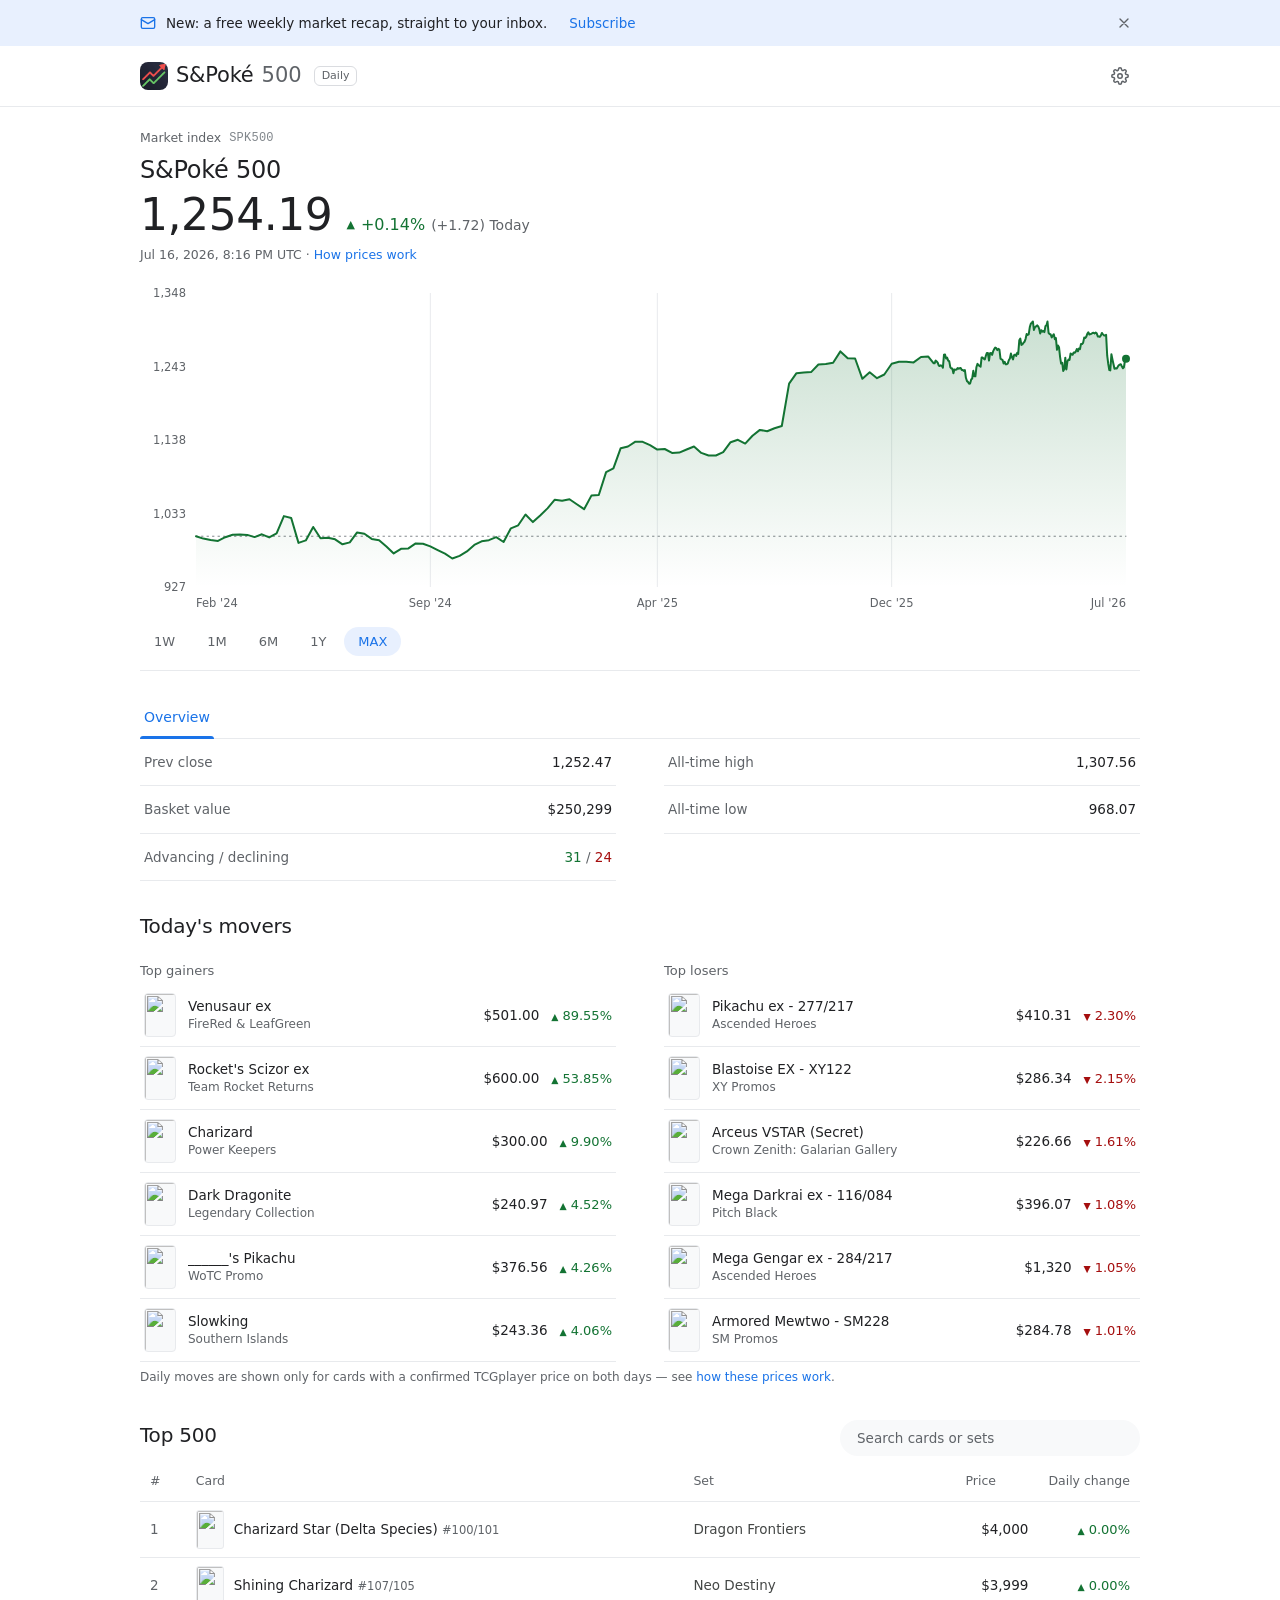
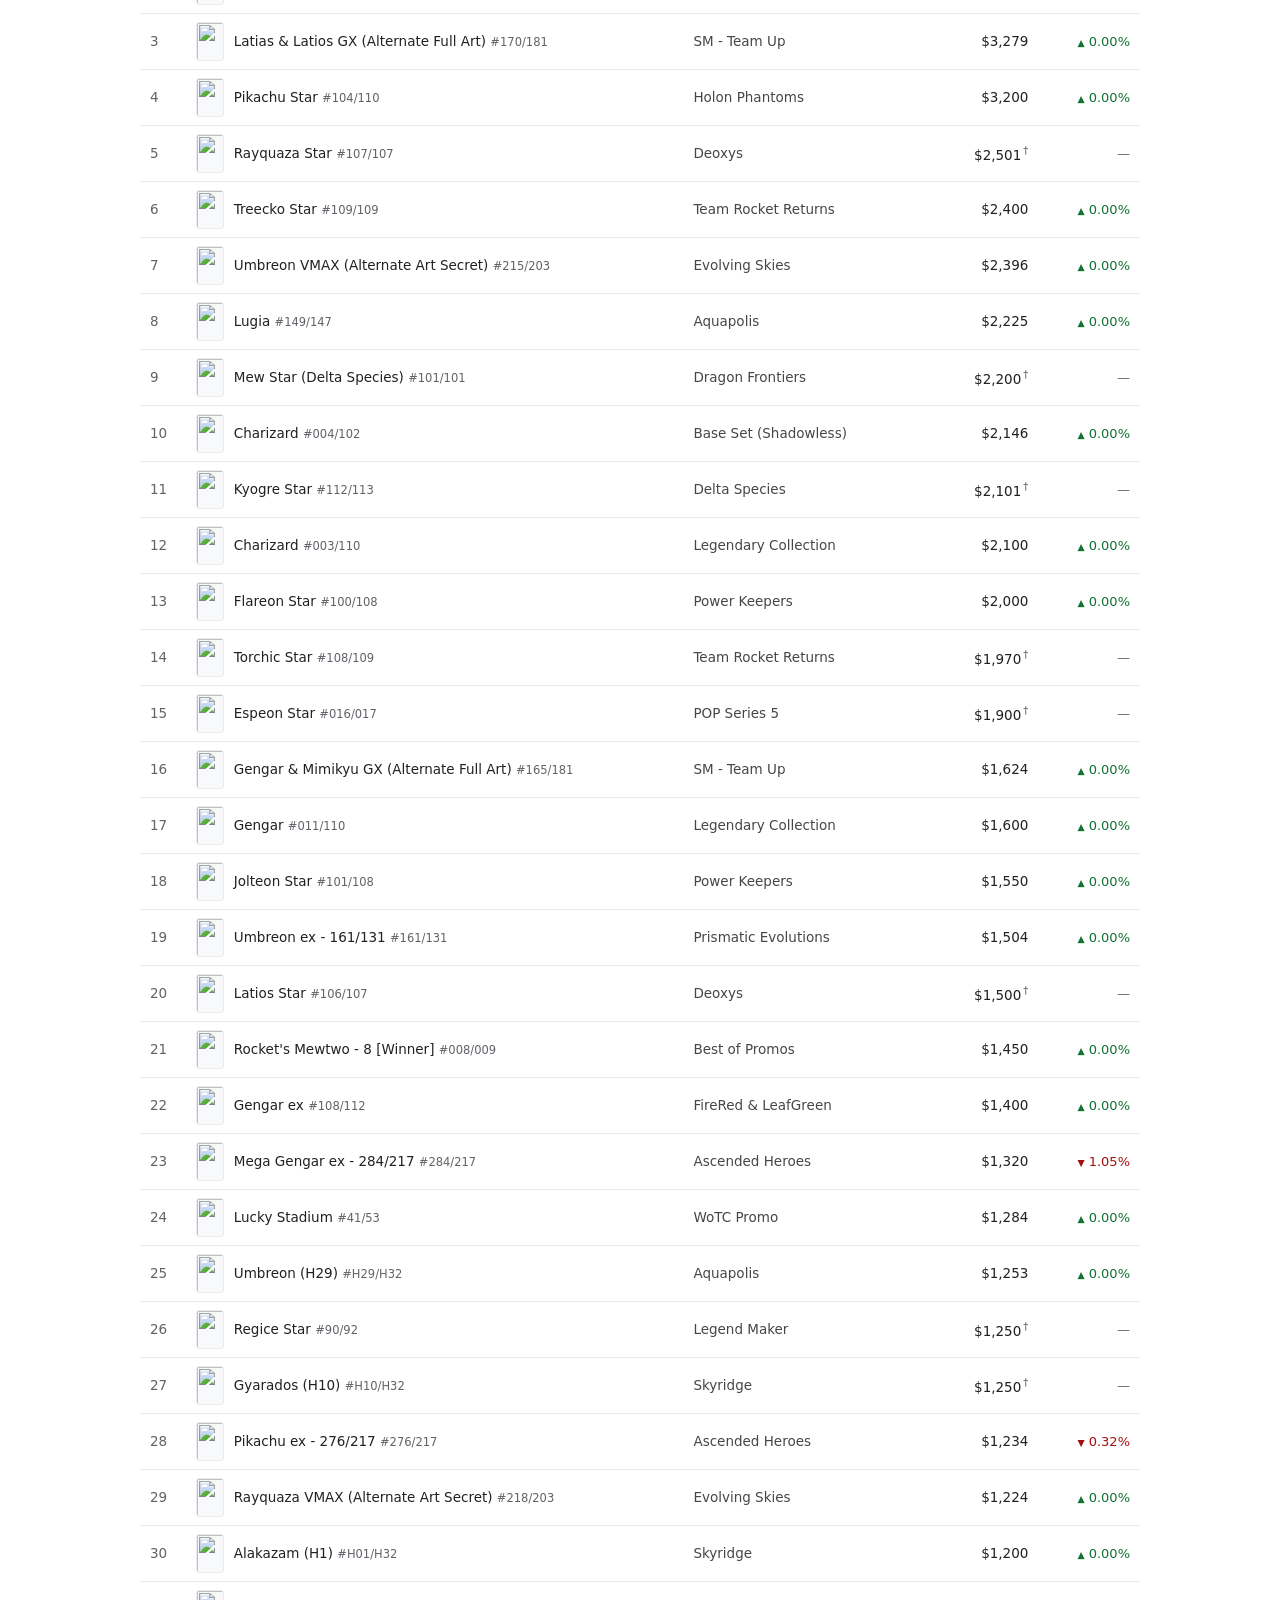
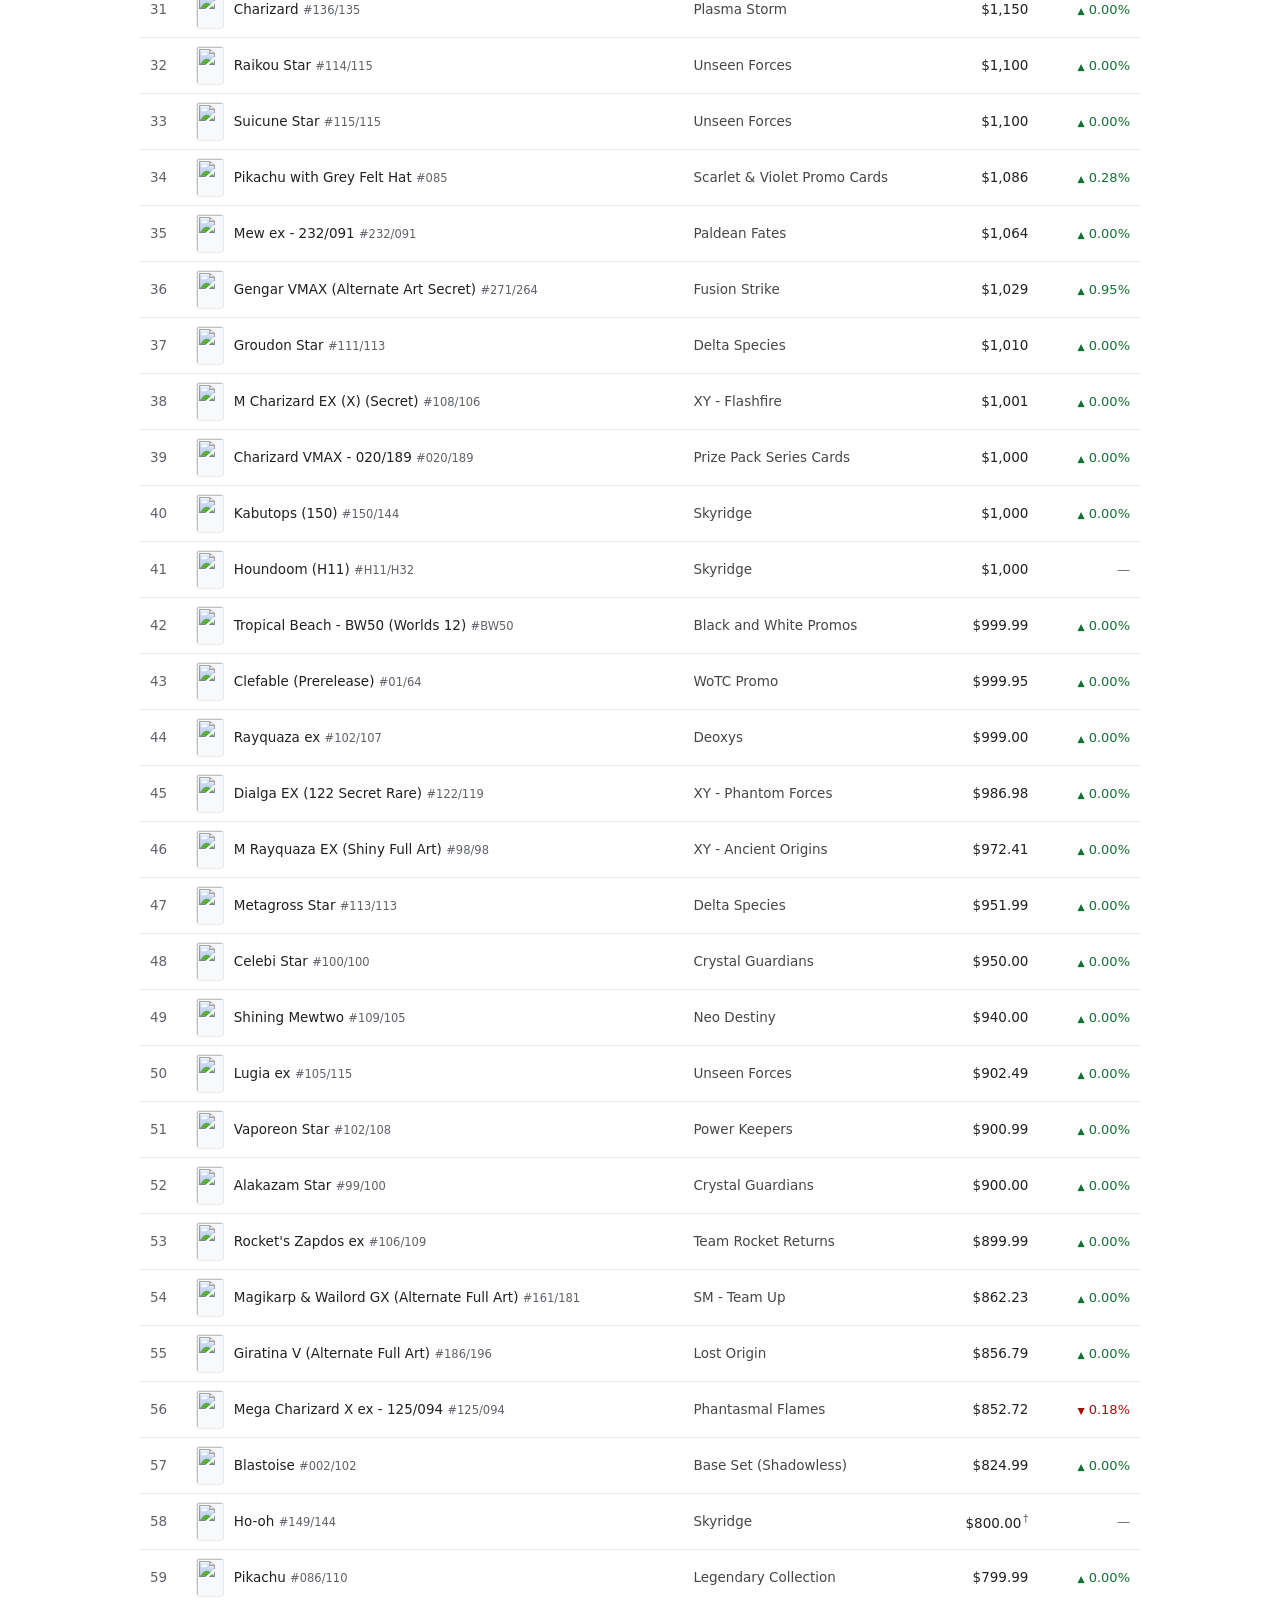
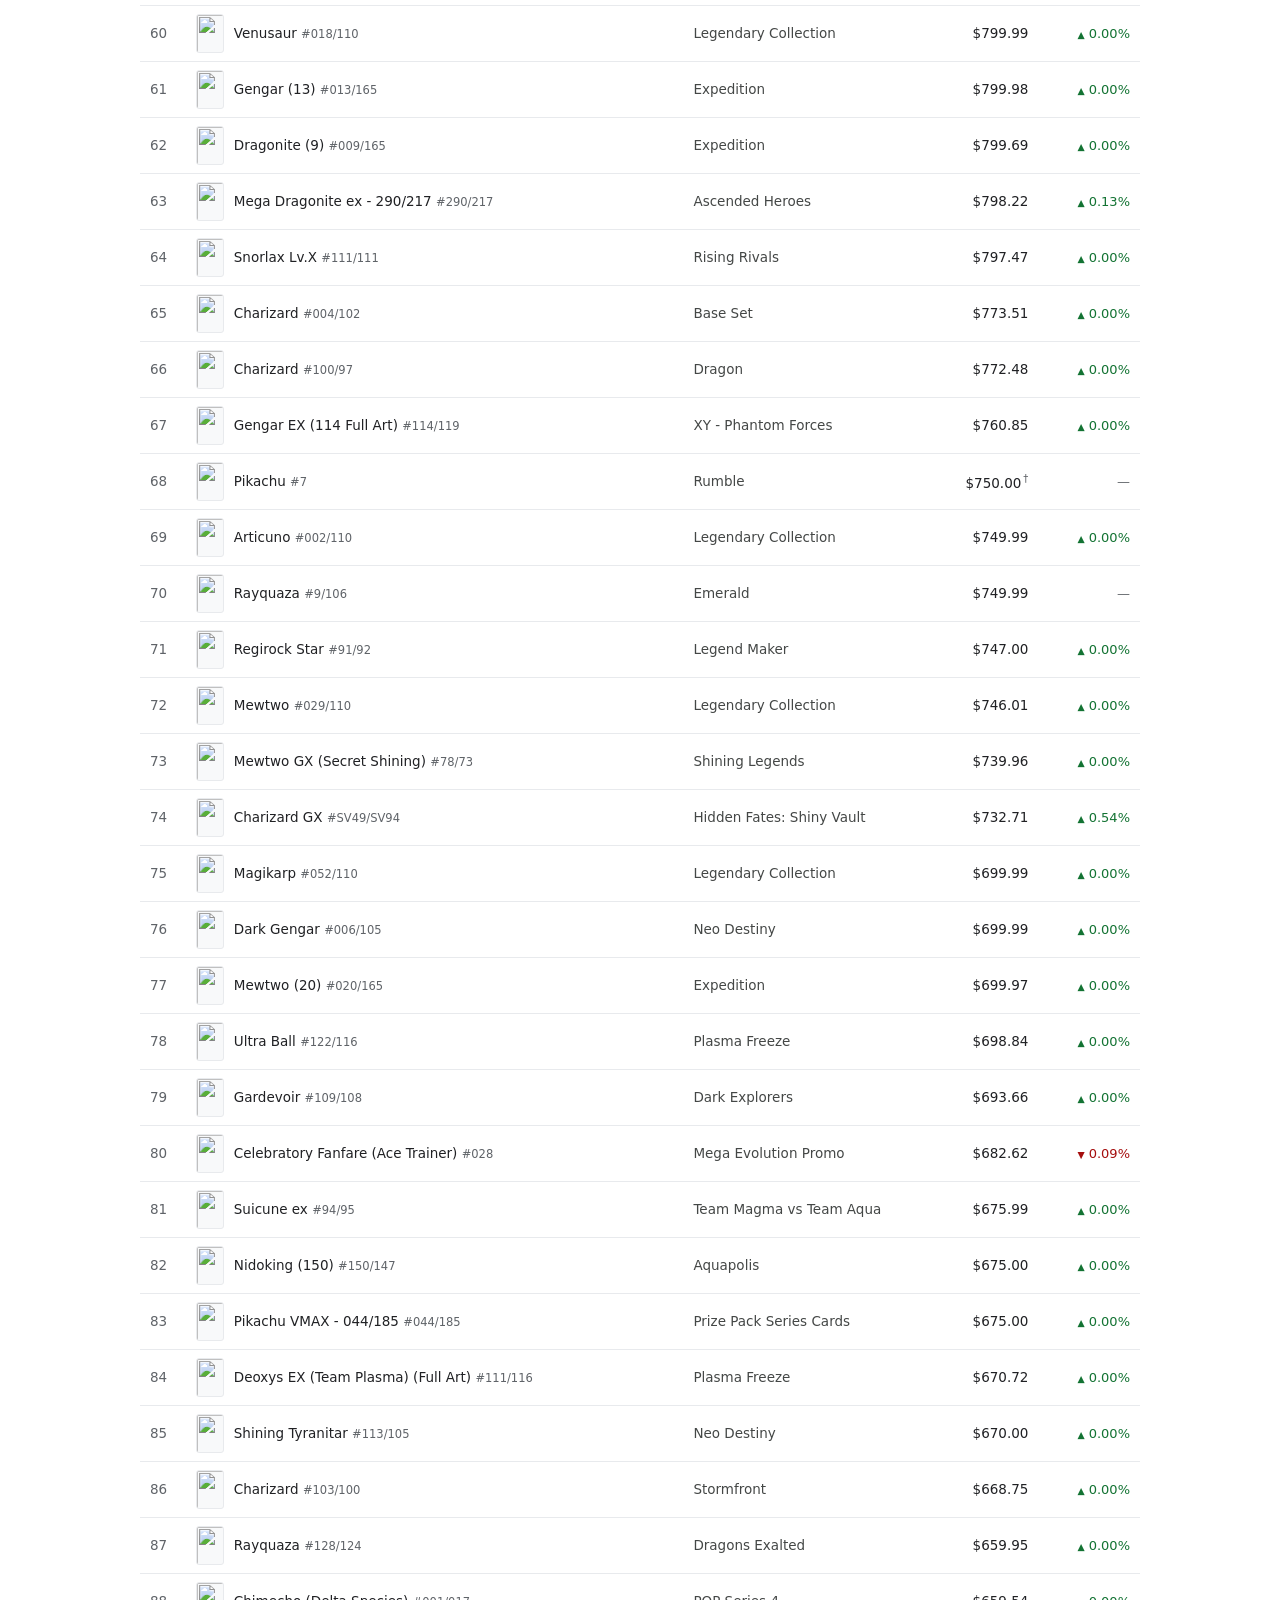
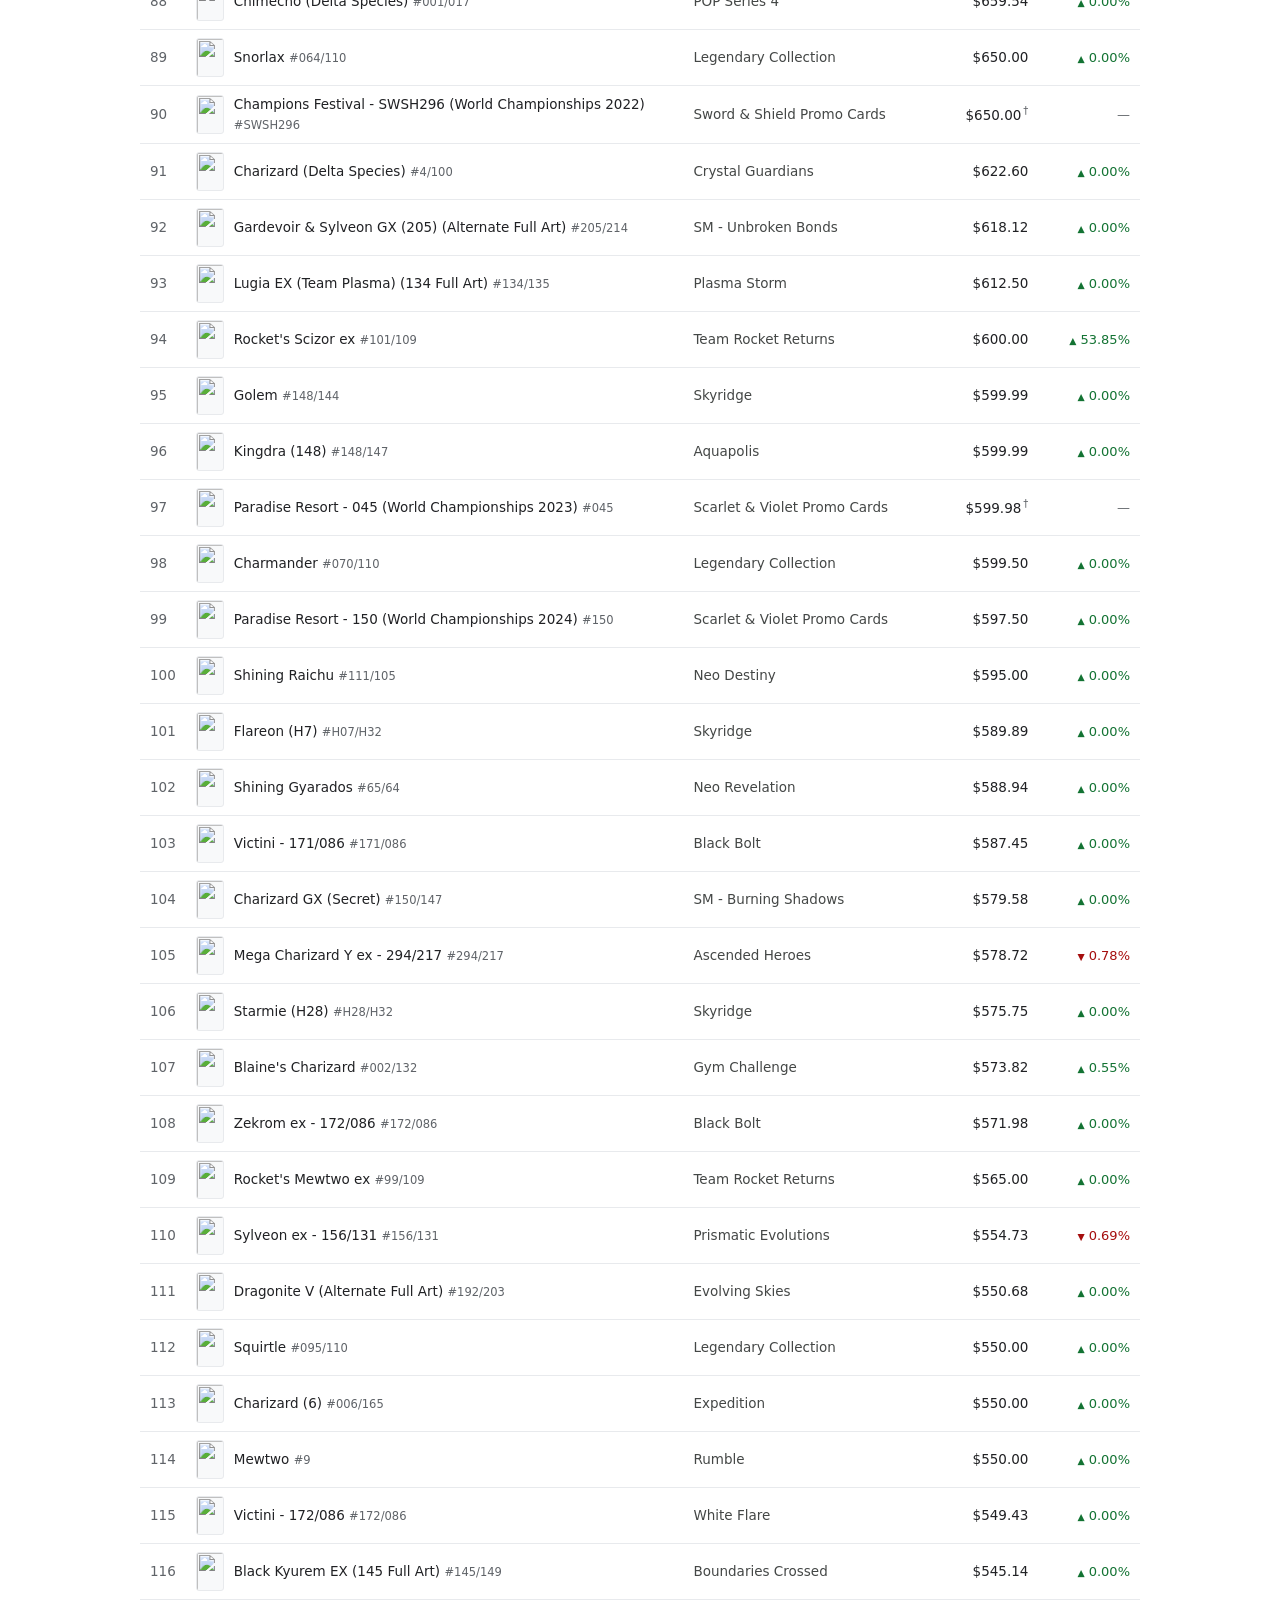
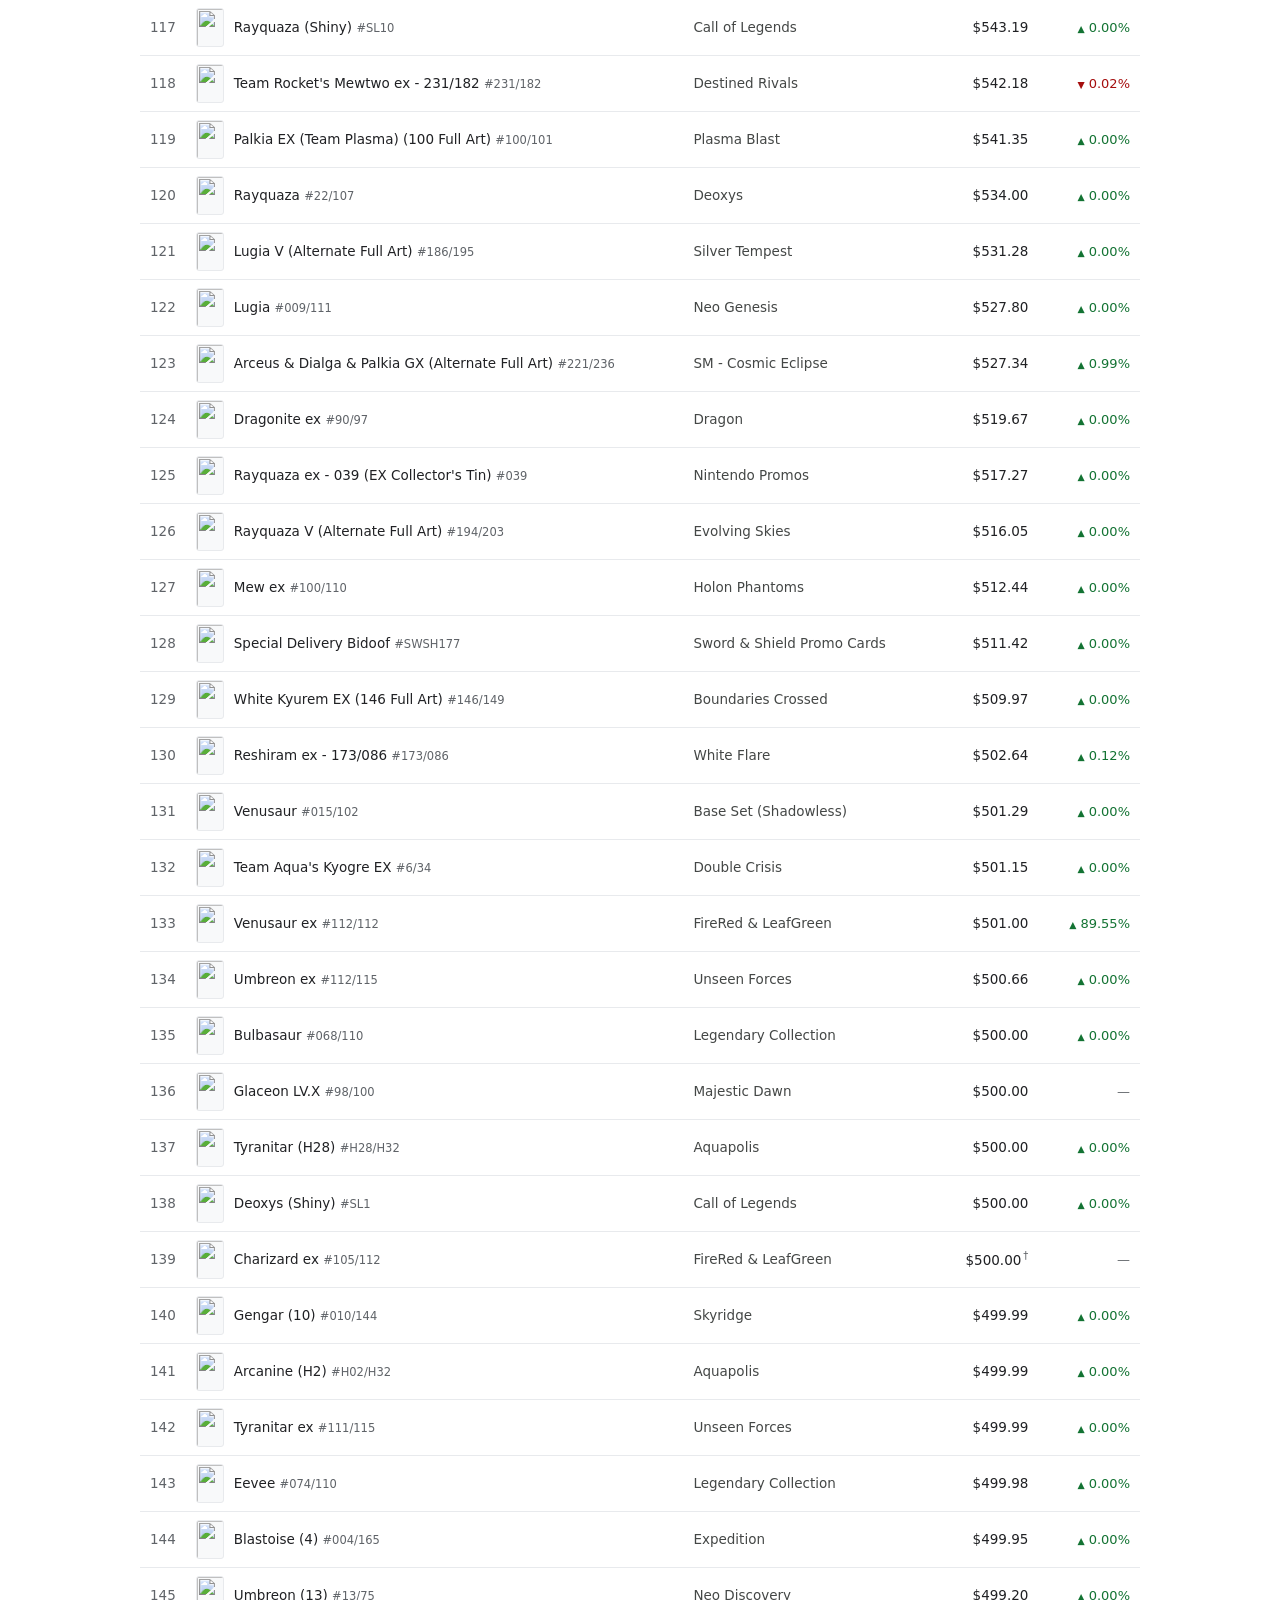
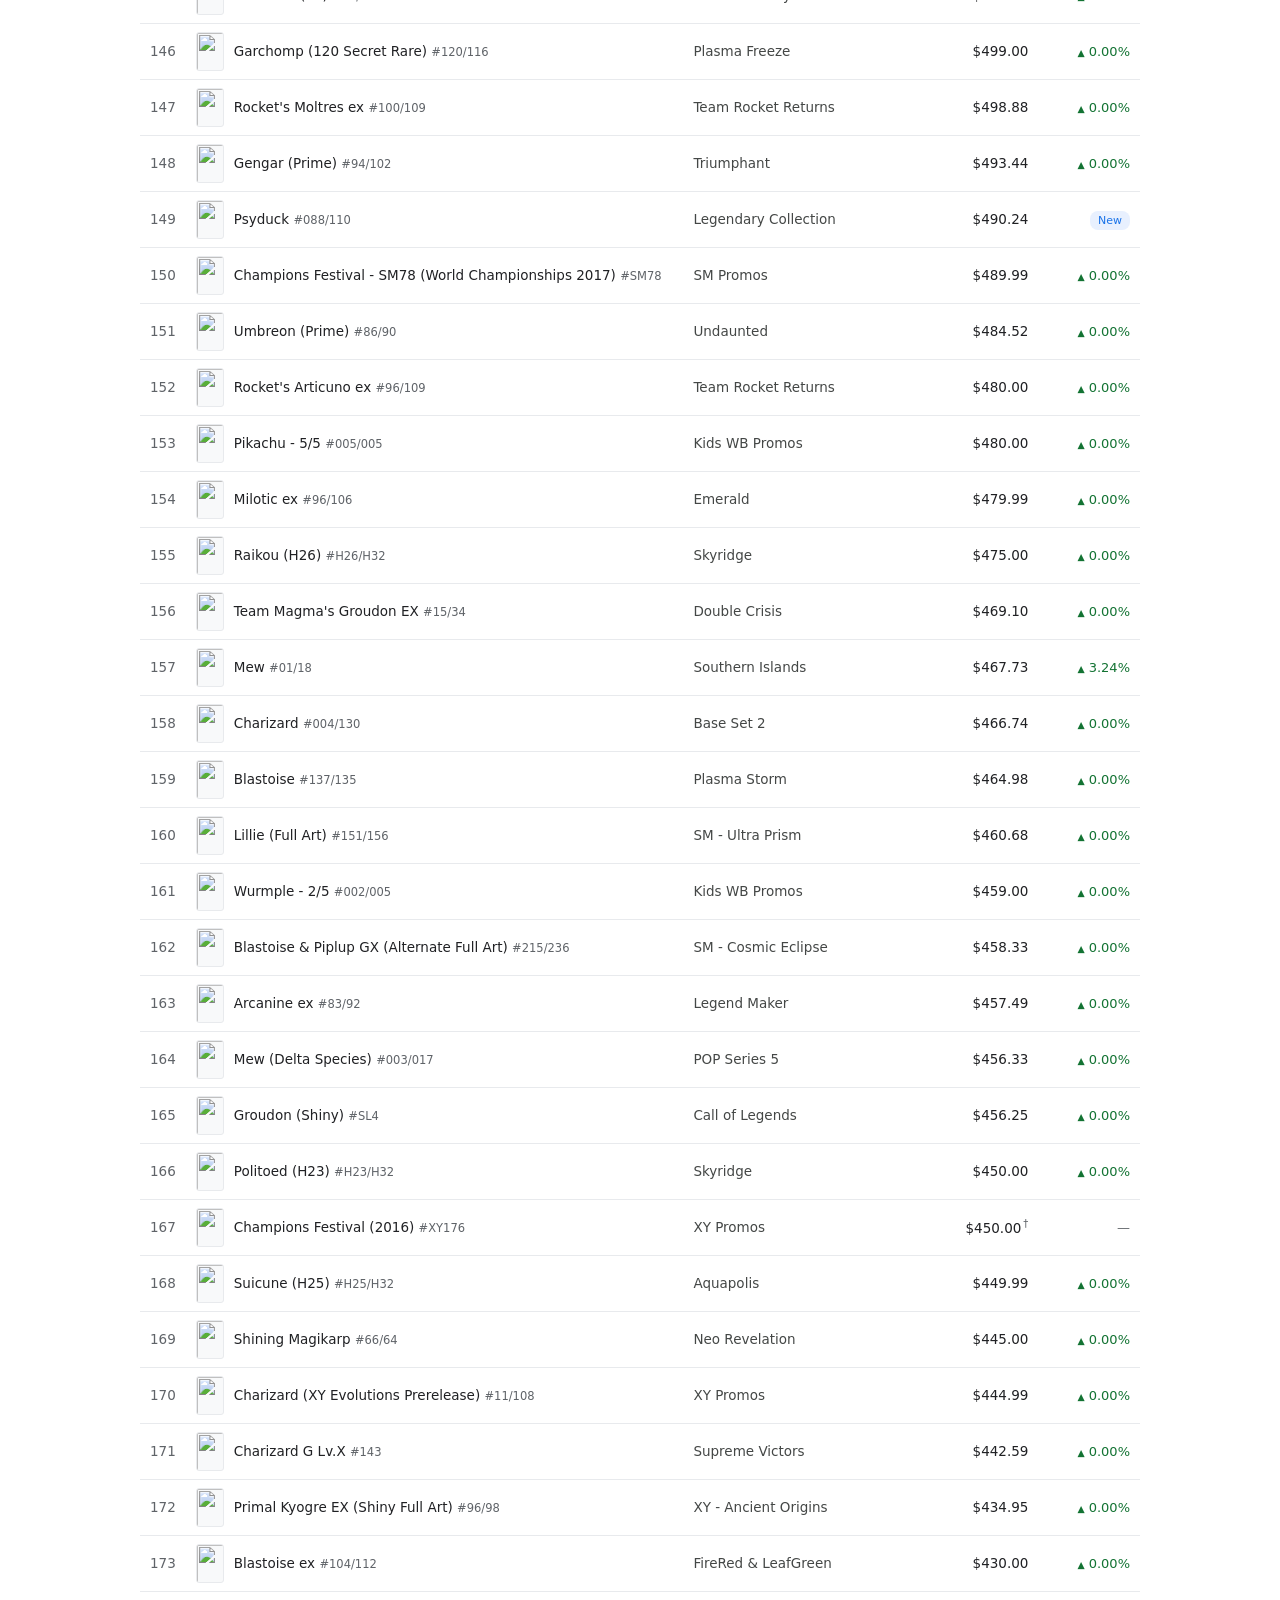
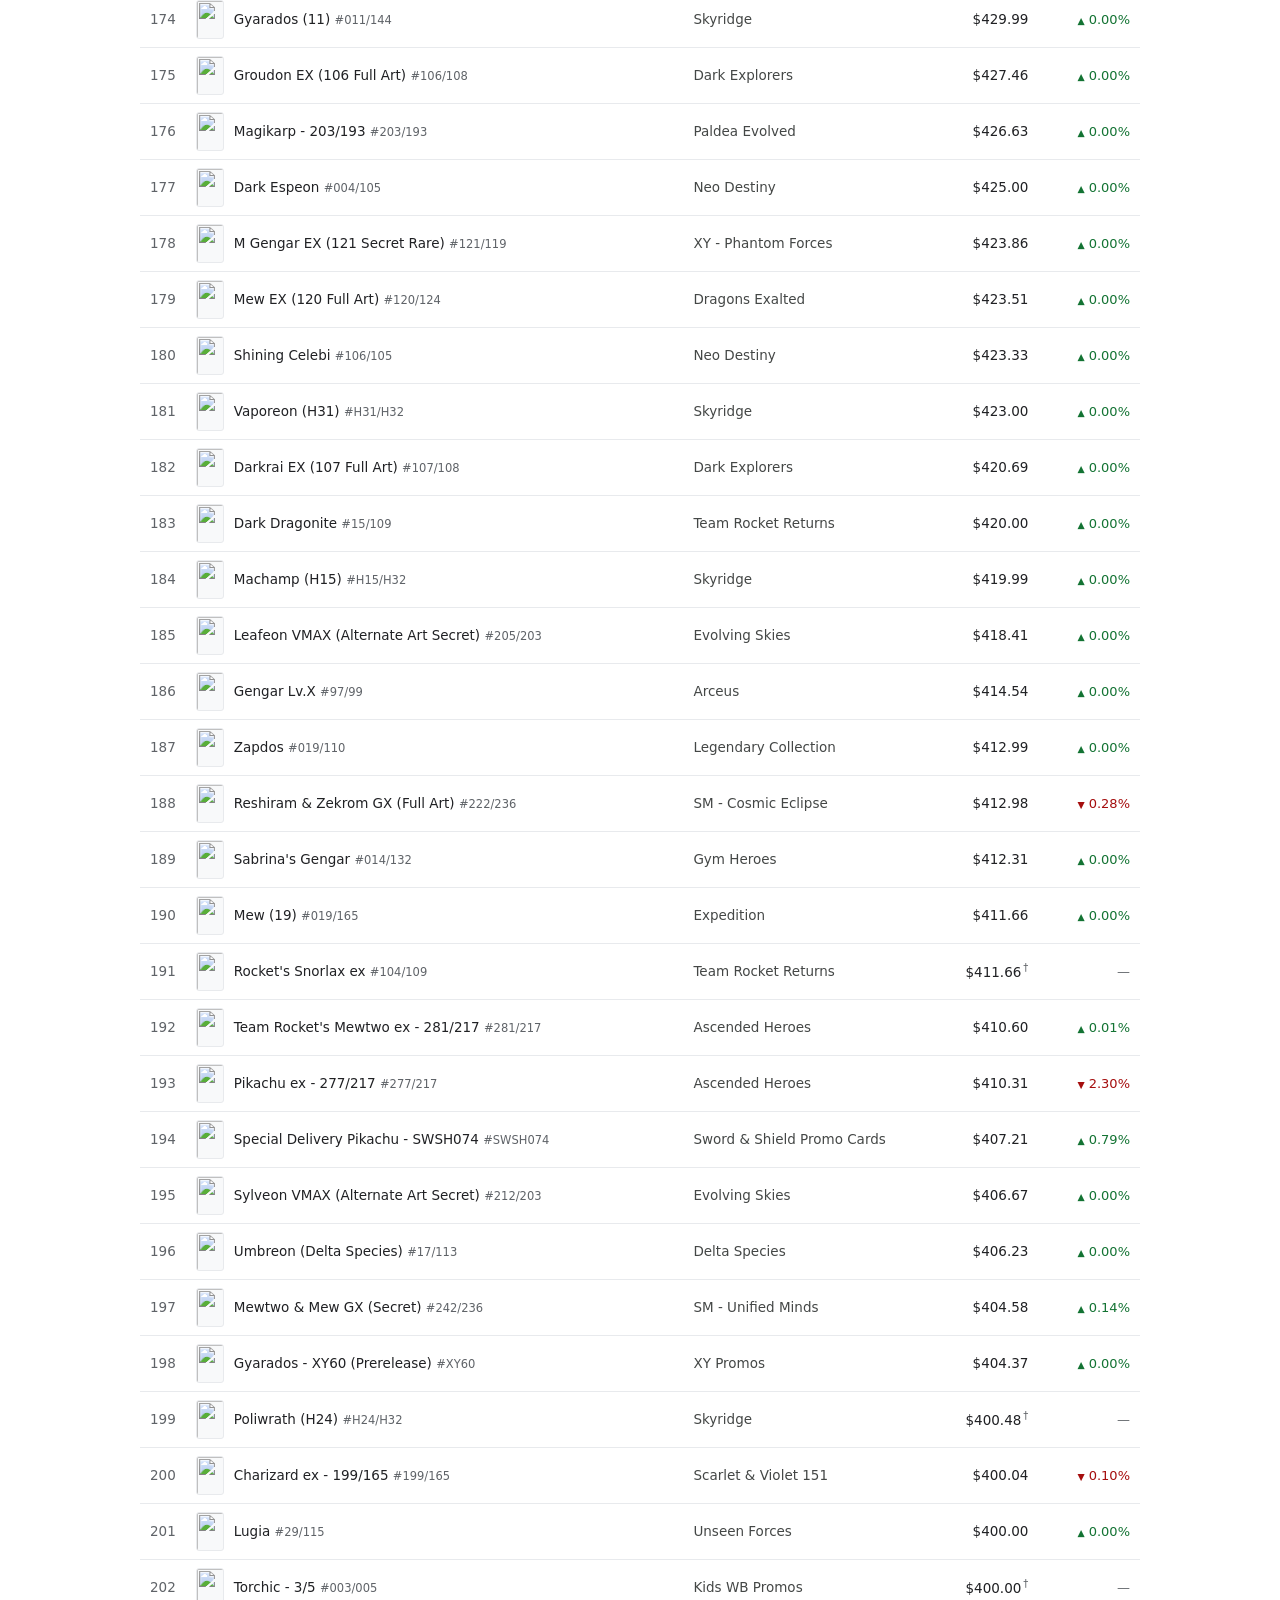
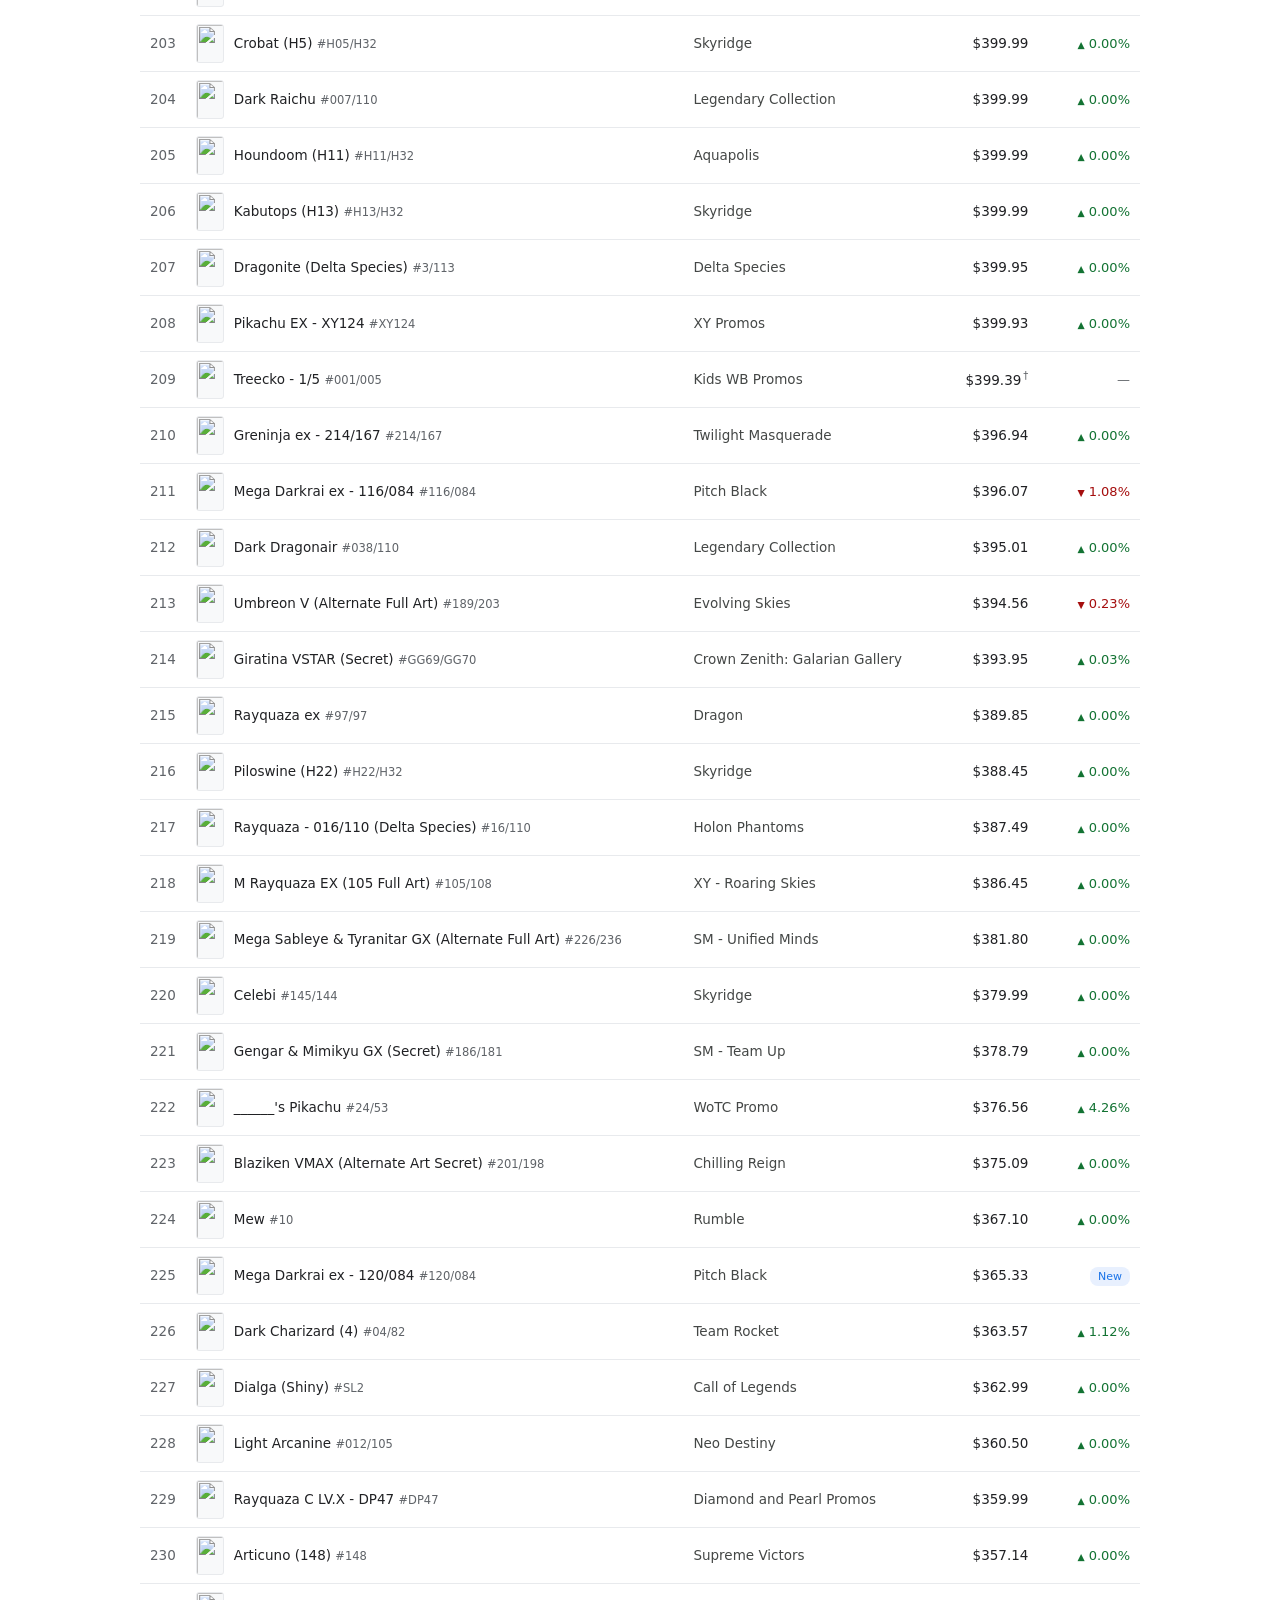
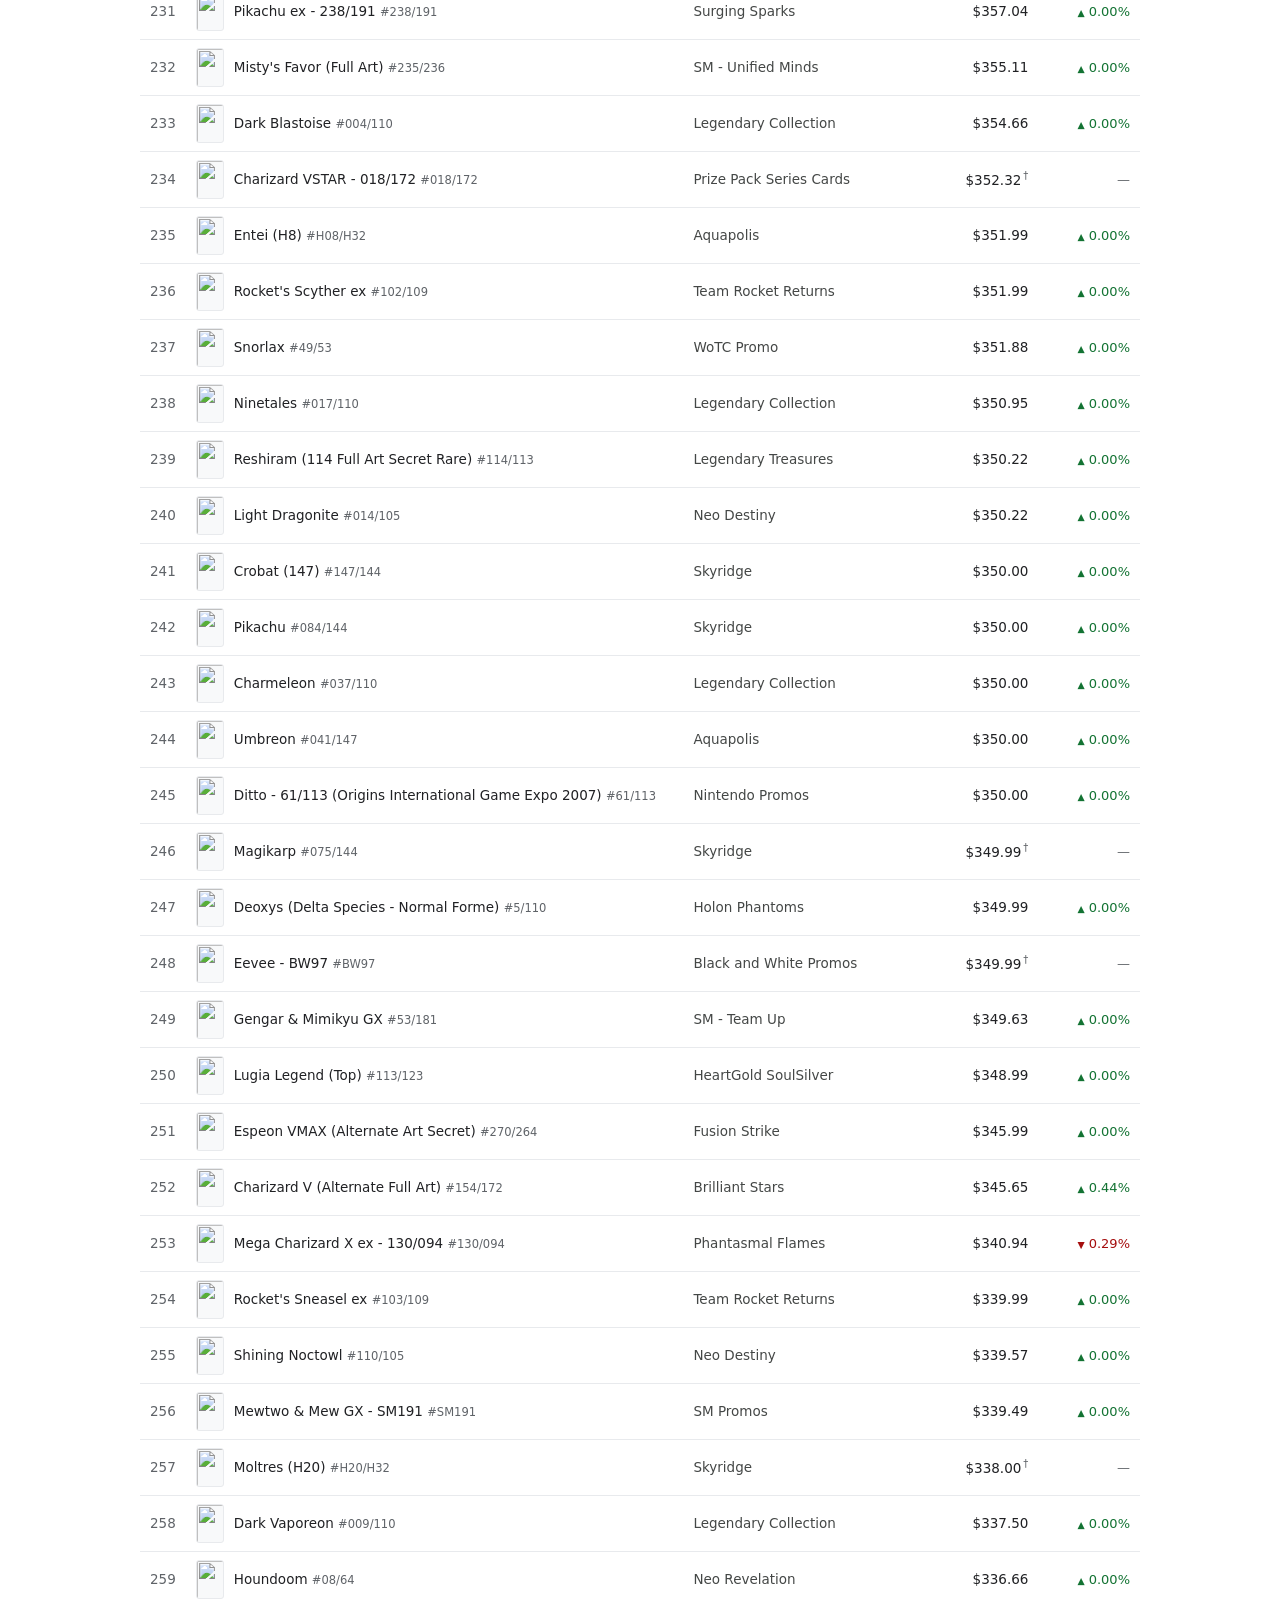
==== docs/index.html @ ae21e2e6 "Add dismissible newsletter promo banner above the header Google-style announcement bar in the site's" ====
<!doctype html>
<html lang="en">
<head>
  <meta charset="utf-8" />
  <meta name="viewport" content="width=device-width, initial-scale=1" />
  <title>S&amp;Poké 500 — Pokémon Card Market Index</title>
  <meta name="description" content="A price-weighted index of the 500 most valuable Pokémon cards — an at-a-glance read on the whole Pokémon card market, updated daily." />
  <link rel="canonical" href="https://xn--pok500-dva.com/" />
  <meta name="theme-color" content="#ffffff" media="(prefers-color-scheme: light)" />
  <meta name="theme-color" content="#131314" media="(prefers-color-scheme: dark)" />

  <!-- Social sharing -->
  <meta property="og:type" content="website" />
  <meta property="og:site_name" content="S&amp;Poké 500" />
  <meta property="og:title" content="S&amp;Poké 500 — Pokémon Card Market Index" />
  <meta property="og:description" content="A price-weighted index of the 500 most valuable Pokémon cards — an at-a-glance read on the whole Pokémon card market, updated daily." />
  <meta property="og:url" content="https://xn--pok500-dva.com/" />
  <meta property="og:image" content="https://xn--pok500-dva.com/og-image.png" />
  <meta property="og:image:width" content="1200" />
  <meta property="og:image:height" content="630" />
  <meta name="twitter:card" content="summary_large_image" />
  <meta name="twitter:title" content="S&amp;Poké 500 — Pokémon Card Market Index" />
  <meta name="twitter:description" content="A price-weighted index of the 500 most valuable Pokémon cards, updated daily." />
  <meta name="twitter:image" content="https://xn--pok500-dva.com/og-image.png" />

  <script type="application/ld+json">
  {
    "@context": "https://schema.org",
    "@type": "WebSite",
    "name": "S&Poké 500",
    "alternateName": "S and Poke 500 — Pokémon Card Market Index",
    "url": "https://xn--pok500-dva.com/",
    "description": "A price-weighted index of the 500 most valuable English, raw (ungraded) Pokémon cards, updated daily from TCGplayer market prices."
  }
  </script>

  <link rel="preconnect" href="https://tcgplayer-cdn.tcgplayer.com" />
  <link rel="icon" type="image/png" href="logo.png?v=2" />
  <link rel="apple-touch-icon" href="logo.png?v=2" />
  <link rel="stylesheet" href="styles.css" />
</head>
<body>
  <div id="sample-banner" class="banner" hidden>
    <span class="banner-ic" aria-hidden="true">i</span>
    <span id="sample-banner-text">Showing sample preview data. Live market data begins after the first daily update.</span>
  </div>

  <!-- Promo banner (Google-style). Hidden until app.js confirms it wasn't
       dismissed; dismissal persists per-banner via its data-promo-id. -->
  <div id="promo-banner" class="promo" data-promo-id="newsletter-2026-07" hidden>
    <div class="wrap promo-inner">
      <span class="promo-ic" aria-hidden="true">
        <svg viewBox="0 0 24 24" width="16" height="16" fill="none" stroke="currentColor" stroke-width="2" stroke-linecap="round" stroke-linejoin="round"><rect x="2" y="4" width="20" height="16" rx="2"/><path d="m22 7-10 6L2 7"/></svg>
      </span>
      <span class="promo-text"><strong>New:</strong> a free weekly market recap, straight to your inbox.</span>
      <a class="promo-cta" href="#subscribe">Subscribe</a>
      <button id="promo-dismiss" class="promo-close" type="button" aria-label="Dismiss">
        <svg viewBox="0 0 24 24" width="16" height="16" fill="none" stroke="currentColor" stroke-width="2" stroke-linecap="round"><path d="M18 6 6 18M6 6l12 12"/></svg>
      </button>
    </div>
  </div>

  <header class="site-header">
    <div class="wrap header-inner">
      <a class="brand" href="./" aria-label="S&Poké 500 home">
        <span class="brand-mark" aria-hidden="true">
          <img src="logo.png" alt="" width="28" height="28" />
        </span>
        <span class="brand-name">S&amp;Poké</span>
        <span class="brand-sub">500</span>
        <span class="brand-chip">Daily</span>
      </a>
      <div class="header-meta">
        <div class="settings" id="settings">
          <button id="settings-btn" class="theme-toggle" type="button" aria-label="Settings"
                  aria-haspopup="true" aria-expanded="false" title="Settings">
            <svg viewBox="0 0 24 24" width="18" height="18" fill="none" stroke="currentColor" stroke-width="2" stroke-linecap="round" stroke-linejoin="round"><circle cx="12" cy="12" r="3"/><path d="M19.4 15a1.65 1.65 0 0 0 .33 1.82l.06.06a2 2 0 1 1-2.83 2.83l-.06-.06a1.65 1.65 0 0 0-1.82-.33 1.65 1.65 0 0 0-1 1.51V21a2 2 0 1 1-4 0v-.09A1.65 1.65 0 0 0 9 19.4a1.65 1.65 0 0 0-1.82.33l-.06.06a2 2 0 1 1-2.83-2.83l.06-.06a1.65 1.65 0 0 0 .33-1.82 1.65 1.65 0 0 0-1.51-1H3a2 2 0 1 1 0-4h.09A1.65 1.65 0 0 0 4.6 9a1.65 1.65 0 0 0-.33-1.82l-.06-.06a2 2 0 1 1 2.83-2.83l.06.06a1.65 1.65 0 0 0 1.82.33H9a1.65 1.65 0 0 0 1-1.51V3a2 2 0 1 1 4 0v.09a1.65 1.65 0 0 0 1 1.51 1.65 1.65 0 0 0 1.82-.33l.06-.06a2 2 0 1 1 2.83 2.83l-.06.06a1.65 1.65 0 0 0-.33 1.82V9a1.65 1.65 0 0 0 1.51 1H21a2 2 0 1 1 0 4h-.09a1.65 1.65 0 0 0-1.51 1z"/></svg>
          </button>
          <div id="settings-menu" class="settings-menu" hidden>
            <div class="settings-title">Settings</div>
            <button id="opt-theme" class="settings-row" type="button" role="switch" aria-checked="false">
              <span>Dark theme</span>
              <span class="switch" aria-hidden="true"><span class="knob"></span></span>
            </button>
            <button id="opt-images" class="settings-row" type="button" role="switch" aria-checked="true">
              <span>Card images</span>
              <span class="switch" aria-hidden="true"><span class="knob"></span></span>
            </button>
          </div>
        </div>
      </div>
    </div>
  </header>

  <main class="wrap" id="app" aria-busy="true">
    <!-- Quote header -->
    <section class="quote" aria-label="Index quote">
      <div class="crumb"><span class="crumb-home">Market index</span><span class="ticker">SPK500</span></div>
      <h1 class="quote-name">S&amp;Poké 500</h1>
      <div class="quote-line">
        <span id="hero-index" class="quote-price">—</span>
        <span id="hero-change" class="quote-change">&nbsp;</span>
      </div>
      <p id="as-of" class="quote-asof"></p>
    </section>

    <!-- Chart -->
    <section class="chart-section" aria-label="Index chart">
      <figure class="chart" id="chart">
        <div id="chart-empty" class="chart-empty" hidden>
          <strong>The chart starts here.</strong>
          <span>The index records one point per day. Check back as history builds.</span>
        </div>
        <svg id="chart-svg" viewBox="0 0 1000 380" preserveAspectRatio="none" role="img" aria-label="S&Poké 500 index over time"></svg>
        <div id="chart-tooltip" class="chart-tooltip" hidden></div>
      </figure>
      <div class="range-toggle" role="group" aria-label="Chart time range">
        <button class="range-btn" data-range="7">1W</button>
        <button class="range-btn" data-range="30">1M</button>
        <button class="range-btn" data-range="180">6M</button>
        <button class="range-btn" data-range="365">1Y</button>
        <button class="range-btn is-active" data-range="max">MAX</button>
      </div>
      <figcaption id="chart-caption" class="chart-caption"></figcaption>
    </section>

    <!-- Overview -->
    <section class="overview" aria-label="Market overview">
      <div class="tabbar"><span class="tab is-active">Overview</span></div>
      <dl class="ov-grid" id="ov-grid">
        <div class="ov-row"><dt>Prev close</dt><dd id="ov-prev">—</dd></div>
        <div class="ov-row"><dt>All-time high</dt><dd id="ov-high">—</dd></div>
        <div class="ov-row"><dt>Basket value</dt><dd id="ov-total">—</dd></div>
        <div class="ov-row"><dt>All-time low</dt><dd id="ov-low">—</dd></div>
        <div class="ov-row"><dt>Advancing / declining</dt><dd id="ov-breadth">—</dd></div>
      </dl>
    </section>

    <!-- Movers -->
    <section class="movers" aria-label="Biggest movers">
      <h2 class="section-title">Today's movers</h2>
      <p id="movers-empty" class="movers-empty" hidden></p>
      <div class="mover-cols" id="mover-cols">
        <div class="mover-col">
          <h3 class="mover-title">Top gainers</h3>
          <ul id="gainers" class="mover-list"></ul>
        </div>
        <div class="mover-col">
          <h3 class="mover-title">Top losers</h3>
          <ul id="losers" class="mover-list"></ul>
        </div>
      </div>
      <p class="table-note" id="movers-note">Daily moves are shown only for cards with a confirmed TCGplayer price on
        both days — see <a href="#methodology">how these prices work</a>.</p>
    </section>

    <!-- Constituents -->
    <section class="constituents" aria-label="Top 500 cards">
      <div class="constituents-head">
        <h2 class="section-title">Top 500</h2>
        <input id="search" class="search" type="search" placeholder="Search cards or sets" aria-label="Search the top 500 cards" />
      </div>
      <div class="table-scroll">
        <table class="table" id="table">
          <thead>
            <tr>
              <th class="col-rank" data-sort="rank">#</th>
              <th class="col-card">Card</th>
              <th class="col-set">Set</th>
              <th class="col-price sortable" data-sort="price">Price</th>
              <th class="col-change sortable" data-sort="changePct">Daily change</th>
            </tr>
          </thead>
          <tbody id="table-body"></tbody>
        </table>
      </div>
      <p id="table-count" class="table-count"></p>
      <p id="stale-note" class="table-note" hidden>&dagger; No recent TCGplayer sales data — the card's
        most recent market price is carried forward (up to 70 days). Tap the card for its price date.</p>
    </section>

    <!-- Methodology -->
    <section class="methodology" id="methodology" aria-label="How these prices work">
      <h2 class="section-title">How these prices work</h2>
      <div class="method-grid">
        <div class="method-block">
          <h3>What the number is</h3>
          <p>Every price on this site is the <strong>TCGplayer Market Price</strong> — TCGplayer's
          smoothed average of what copies <em>actually sold for</em> on its marketplace (Near&nbsp;Mint,
          raw/ungraded) — captured once a day (~20:00&nbsp;UTC) via
          <a href="https://tcgcsv.com" rel="noopener">tcgcsv.com</a>. Each card is priced by its most
          valuable <em>regular</em> printing (shown in the card view, e.g. Holofoil). 1st&nbsp;Edition
          printings are excluded: they rarely trade on TCGplayer, so their "market" figures there are
          unreliable. If a card has no recent sales data, its last-known price is carried forward for up
          to 70 days (marked &dagger; in the table) rather than showing a false crash to $0.</p>
          <p>Rarely, TCGplayer prints an obviously wrong market price for a thinly traded card (a
          $2,000 card flashing $500 for a day). A price far outside a card's own recent range is held
          at its recent median until later data confirms it, so a source glitch can't move the index.
          And because a card's <em>daily change</em> is only meaningful between two confirmed prices,
          cards without one on both days show "—" instead of a percentage and sit out of the movers
          list — vintage cards that trade a few times a year don't have a reliable day-to-day price,
          and we'd rather show nothing than a made-up number.</p>
        </div>
        <div class="method-block">
          <h3>Why other sites show different prices</h3>
          <p>There is no single "true" price for a trading card — every tracker measures a different
          market. <strong>PriceCharting</strong> averages eBay <em>sold</em> listings (auctions and all
          conditions mixed), so it often reads lower than TCGplayer for high-end cards.
          <strong>eBay search results</strong> are mostly <em>asking</em> prices, which run higher than
          what sales actually close at. <strong>Graded</strong> (PSA/BGS/CGC) prices are a different
          market entirely and can be several times the raw price. The gaps are biggest on rare vintage
          cards that sell only a few times a year — two trackers can legitimately differ by 2&times; on
          the same card. This index uses one consistent, sales-based yardstick (TCGplayer Market) across
          all 500 cards, which is what an index needs; use the compare links in each card's detail view
          to see the same card on TCGplayer, PriceCharting, and eBay.</p>
        </div>
      </div>
    </section>

    <!-- Newsletter -->
    <section class="subscribe" id="subscribe" aria-label="Email newsletter">
      <h2 class="section-title">Weekly market updates to your inbox</h2>
      <p class="subscribe-blurb">One short email per week — where the index closed, the week's range,
        and the week's confirmed movers. Free; unsubscribe anytime.</p>
      <form class="subscribe-form" action="https://buttondown.com/api/emails/embed-subscribe/poke500"
            method="post" target="_blank">
        <input type="hidden" name="embed" value="1" />
        <input type="email" name="email" placeholder="you@example.com" required
               aria-label="Email address" autocomplete="email" />
        <button type="submit">Subscribe</button>
      </form>
    </section>
  </main>

  <footer class="site-footer">
    <div class="wrap">
      <p>
        The S&amp;Poké 500 is a price-weighted index of the 500 most valuable English, raw
        (ungraded) Pokémon trading cards, rebased to 1,000 in February 2024 (the earliest day with
        archived pricing). It moves with the combined market
        price of the basket — up when cards get pricier, down when the market cools. Prices are TCGplayer
        market data via <a href="https://tcgcsv.com" rel="noopener">tcgcsv.com</a>, refreshed daily.
        Each card is priced by its regular printing (1st Edition printings are out of scope — they trade
        too thinly on TCGplayer for reliable daily pricing). Other price trackers measure different
        markets and will show different numbers — see
        <a href="#methodology">how these prices work</a>.
      </p>
      <p class="muted">
        <strong>Not affiliated.</strong> This is an independent, non-commercial fan project. It is not
        affiliated with, sponsored by, endorsed by, or associated with Nintendo, Creatures Inc.,
        GAME FREAK inc., The Pokémon Company, TCGplayer, or S&amp;P Global.
      </p>
      <p class="muted">
        <strong>Trademarks &amp; images.</strong> Pokémon and all related names, characters, and card
        artwork are trademarks and copyright of their respective owners (Nintendo / Creatures Inc. /
        GAME FREAK inc. / The Pokémon Company). Card names and thumbnail images are used here nominatively,
        solely to identify the cards being priced, and are served via TCGplayer. &ldquo;S&amp;P 500&rdquo;
        is a registered trademark of S&amp;P Dow Jones Indices / S&amp;P Global; &ldquo;S&amp;Poké 500&rdquo;
        is an independent parody name and is not connected with S&amp;P Global.
      </p>
      <p class="muted">
        <strong>No financial advice.</strong> Prices are third-party market estimates provided
        &ldquo;as is,&rdquo; may be delayed or inaccurate, and are shown for informational and
        entertainment purposes only — not investment, financial, or purchasing advice.
      </p>
      <p class="muted">
        <a href="about">About &amp; legal</a> ·
        <a href="#methodology">How these prices work</a> ·
        <a href="#subscribe">Email newsletter</a> ·
        <a href="https://github.com/ninjahawk/s-and-poke-500" rel="noopener">Source on GitHub</a>
      </p>
    </div>
  </footer>

  <!-- Card lightbox (opened by tapping a row or mover) -->
  <div id="card-modal" class="card-modal" hidden>
    <div class="card-modal-backdrop" data-close></div>
    <div class="card-modal-panel" role="dialog" aria-modal="true" aria-labelledby="cm-name">
      <button class="card-modal-close" type="button" aria-label="Close" data-close>&#10005;</button>
      <div class="card-modal-imgwrap">
        <div id="cm-loading" class="cm-spinner" role="status" aria-label="Loading card image" hidden></div>
        <img id="cm-img" alt="" decoding="async" />
      </div>
      <div class="card-modal-body">
        <h3 id="cm-name" class="cm-name"></h3>
        <p id="cm-set" class="cm-set"></p>
        <div class="cm-quote">
          <span id="cm-price" class="cm-price"></span>
          <span id="cm-delta" class="delta"></span>
        </div>
        <dl class="cm-facts">
          <div><dt>Rank</dt><dd id="cm-rank"></dd></div>
          <div><dt>Rarity</dt><dd id="cm-rarity"></dd></div>
          <div><dt>Prev close</dt><dd id="cm-prev"></dd></div>
          <div><dt>Printing priced</dt><dd id="cm-printing"></dd></div>
          <div><dt>Price as of</dt><dd id="cm-asof"></dd></div>
        </dl>
        <p id="cm-stale" class="cm-stale" hidden></p>
        <div class="cm-links">
          <a id="cm-link" class="cm-link" target="_blank" rel="noopener nofollow">TCGplayer &#8599;</a>
          <a id="cm-link-pc" class="cm-link" target="_blank" rel="noopener nofollow">PriceCharting &#8599;</a>
          <a id="cm-link-ebay" class="cm-link" target="_blank" rel="noopener nofollow">eBay solds &#8599;</a>
        </div>
        <p class="cm-note">Prices differ across sources — see <a href="#methodology" data-close>how these prices work</a>.</p>
      </div>
    </div>
  </div>

  <script src="app.js"></script>
  <!-- Privacy-friendly visitor stats (GoatCounter): no cookies, no personal
       data, so no consent banner needed. Dashboard: poke500.goatcounter.com -->
  <script data-goatcounter="https://poke500.goatcounter.com/count" async src="//gc.zgo.at/count.js"></script>
</body>
</html>
---- docs/styles.css ----
/* S&Poké 500 — Google Finance–style theme.
   Light is the canonical look; dark mirrors it (OS preference by default,
   toggle stamps data-theme on <html> and wins both ways). */

:root {
  color-scheme: light;
  --bg: #ffffff;
  --bg-soft: #f8f9fa;
  --ink: #202124;
  --ink-2: #444746;
  --muted: #5f6368;
  --faint: #80868b;
  --hairline: #e8eaed;
  --border: #dadce0;
  --blue: #1a73e8;
  --blue-soft: #e8f0fe;
  --up: #137333;
  --up-soft: #e6f4ea;
  --down: #a50e0e;
  --down-soft: #fce8e6;
  --chip: #f1f3f4;
  --banner-bg: #fef7e0;
  --banner-ink: #3c4043;
  --tooltip-bg: #ffffff;
  --spark: #d93a2b;
  --wrap: 1040px;
  --font: Roboto, system-ui, -apple-system, "Segoe UI", Arial, sans-serif;
}

@media (prefers-color-scheme: dark) {
  :root:not([data-theme="light"]) {
    color-scheme: dark;
    --bg: #131314;
    --bg-soft: #1e1f20;
    --ink: #e3e3e3;
    --ink-2: #c4c7c5;
    --muted: #9aa0a6;
    --faint: #80868b;
    --hairline: #2d2f31;
    --border: #444746;
    --blue: #8ab4f8;
    --blue-soft: #1f3760;
    --up: #81c995;
    --up-soft: #14261a;
    --down: #f28b82;
    --down-soft: #331512;
    --chip: #2d2f31;
    --banner-bg: #3a3222;
    --banner-ink: #e8eaed;
    --tooltip-bg: #1e1f20;
    --spark: #e05a4b;
  }
}
:root[data-theme="dark"] {
  color-scheme: dark;
  --bg: #131314;
  --bg-soft: #1e1f20;
  --ink: #e3e3e3;
  --ink-2: #c4c7c5;
  --muted: #9aa0a6;
  --faint: #80868b;
  --hairline: #2d2f31;
  --border: #444746;
  --blue: #8ab4f8;
  --blue-soft: #1f3760;
  --up: #81c995;
  --up-soft: #14261a;
  --down: #f28b82;
  --down-soft: #331512;
  --chip: #2d2f31;
  --banner-bg: #3a3222;
  --banner-ink: #e8eaed;
  --tooltip-bg: #1e1f20;
  --spark: #e05a4b;
}

* { box-sizing: border-box; }
[hidden] { display: none !important; }

body {
  margin: 0;
  font-family: var(--font);
  background: var(--bg);
  color: var(--ink);
  -webkit-font-smoothing: antialiased;
  line-height: 1.5;
  font-size: 14px;
}

a { color: var(--blue); text-decoration: none; }
a:hover { text-decoration: underline; }

.wrap { width: 100%; max-width: var(--wrap); margin: 0 auto; padding-inline: 20px; }

/* --- Sample banner --- */
.banner {
  display: flex; align-items: center; justify-content: center; gap: 10px;
  padding: 8px 16px; font-size: 13px; color: var(--banner-ink);
  background: var(--banner-bg); text-align: center;
}
.banner-ic {
  width: 16px; height: 16px; flex: none; border-radius: 50%;
  border: 1.5px solid currentColor; font: italic 700 10px/13px Georgia, serif;
  text-align: center;
}

/* --- Promo banner (Google-style announcement bar) --- */
.promo { background: var(--blue-soft); color: var(--ink); }
.promo-inner {
  display: flex; align-items: center; gap: 10px;
  min-height: 44px; padding-block: 7px; font-size: 13.5px;
}
.promo-ic { flex: none; display: grid; place-items: center; color: var(--blue); }
.promo-text { min-width: 0; }
.promo-text strong { font-weight: 500; }
.promo-cta {
  flex: none; font-weight: 500; color: var(--blue);
  padding: 5px 12px; border-radius: 16px;
}
.promo-cta:hover { text-decoration: none; background: rgba(26, 115, 232, 0.12); }
:root[data-theme="dark"] .promo-cta:hover { background: rgba(138, 180, 248, 0.15); }
@media (prefers-color-scheme: dark) {
  :root:not([data-theme="light"]) .promo-cta:hover { background: rgba(138, 180, 248, 0.15); }
}
.promo-close {
  flex: none; margin-left: auto; width: 32px; height: 32px; border: 0;
  border-radius: 50%; background: transparent; color: var(--muted);
  cursor: pointer; display: grid; place-items: center;
}
.promo-close:hover { background: rgba(0, 0, 0, 0.08); color: var(--ink); }
:root[data-theme="dark"] .promo-close:hover { background: rgba(255, 255, 255, 0.1); }
@media (prefers-color-scheme: dark) {
  :root:not([data-theme="light"]) .promo-close:hover { background: rgba(255, 255, 255, 0.1); }
}
@media (max-width: 480px) {
  .promo-inner { gap: 8px; font-size: 13px; }
  .promo-ic { display: none; }
}

/* --- Header --- */
.site-header { border-bottom: 1px solid var(--hairline); background: var(--bg); }
.header-inner { display: flex; align-items: center; justify-content: space-between; height: 60px; }
.brand { display: flex; align-items: center; gap: 8px; color: inherit; }
.brand:hover { text-decoration: none; }
.brand-mark { display: grid; place-items: center; }
.brand-name { font-size: 21px; font-weight: 500; letter-spacing: -0.01em; }
.brand-sub { font-size: 21px; font-weight: 400; color: var(--muted); }
.brand-chip {
  font-size: 11px; font-weight: 500; color: var(--muted);
  border: 1px solid var(--border); border-radius: 6px; padding: 1px 7px; margin-left: 4px;
}
.header-meta { display: flex; align-items: center; gap: 2px; }
.theme-toggle {
  width: 40px; height: 40px; border-radius: 50%; border: 0; cursor: pointer;
  background: transparent; color: var(--muted); display: grid; place-items: center;
}
.theme-toggle:hover { background: var(--chip); color: var(--ink); }
/* With images off the card modal's (now empty) image box collapses.
   Thumbnails themselves are not rendered at all in this mode (see app.js),
   not merely hidden. */
:root[data-images="off"] .card-modal-imgwrap { display: none; }

/* Settings menu (header gear). New preferences belong in here. */
.settings { position: relative; }
.settings-menu {
  position: absolute; top: calc(100% + 6px); right: 0; z-index: 50;
  min-width: 220px; padding: 6px; border: 1px solid var(--border);
  border-radius: 12px; background: var(--bg);
  box-shadow: 0 4px 18px rgba(0, 0, 0, 0.22);
}
.settings-title {
  padding: 8px 12px 6px; color: var(--muted); font-size: 12px; font-weight: 500;
  text-transform: uppercase; letter-spacing: 0.04em;
}
.settings-row {
  display: flex; align-items: center; justify-content: space-between; gap: 24px;
  width: 100%; padding: 10px 12px; border: 0; border-radius: 8px;
  background: transparent; color: var(--ink); font: inherit; font-size: 14px;
  cursor: pointer; text-align: left;
}
.settings-row:hover { background: var(--chip); }
.switch {
  flex: none; width: 34px; height: 20px; border-radius: 10px;
  background: var(--border); position: relative; transition: background 0.15s;
}
.switch .knob {
  position: absolute; top: 2px; left: 2px; width: 16px; height: 16px;
  border-radius: 50%; background: var(--bg); transition: left 0.15s;
}
.settings-row[aria-checked="true"] .switch { background: var(--blue); }
.settings-row[aria-checked="true"] .switch .knob { left: 16px; }

main { padding-block: 22px 8px; }

/* --- Quote header --- */
.crumb { display: flex; align-items: center; gap: 8px; font-size: 12.5px; color: var(--muted); }
.ticker { font-family: "Roboto Mono", ui-monospace, monospace; font-size: 12px; letter-spacing: 0.02em; }
.crumb-sep { color: var(--faint); }
.quote-name { font-size: 24px; font-weight: 400; margin: 4px 0 2px; letter-spacing: -0.01em; }
.quote-line { display: flex; align-items: baseline; gap: 14px; flex-wrap: wrap; }
.quote-price {
  font-size: clamp(34px, 7vw, 44px); font-weight: 400; letter-spacing: -0.01em;
  line-height: 1.15; font-variant-numeric: tabular-nums;
}
.quote-change { display: inline-flex; align-items: baseline; gap: 6px; font-size: 16px;
  font-variant-numeric: tabular-nums; }
.quote-change .chg-ic { font-size: 11px; line-height: 1; flex: none; align-self: center; }
.quote-change.up .chg-ic { color: var(--up); }
.quote-change.down .chg-ic { color: var(--down); }
.quote-change .chg-pct { font-weight: 500; }
.quote-change.up .chg-pct { color: var(--up); }
.quote-change.down .chg-pct { color: var(--down); }
.quote-change .chg-abs { color: var(--muted); font-size: 14px; }
.quote-change.flat { color: var(--muted); font-size: 13.5px; }
.quote-asof { color: var(--muted); font-size: 12.5px; margin: 6px 0 0; }

/* --- Chart --- */
.chart-section { margin-top: 10px; }
.chart {
  position: relative; margin: 0; width: 100%; height: 340px;
  /* Scrubbing = press-and-drag; without these, iOS long-press pops the
     text-selection / copy callout over the chart labels. */
  -webkit-user-select: none; user-select: none; -webkit-touch-callout: none;
}
#chart-svg { width: 100%; height: 100%; display: block; touch-action: none; overflow: visible; }
.chart-empty {
  position: absolute; inset: 0; display: flex; flex-direction: column;
  align-items: center; justify-content: center; gap: 6px; text-align: center;
  color: var(--muted); z-index: 2;
}
.chart-empty strong { color: var(--ink); font-size: 15px; font-weight: 500; }
.chart-tooltip {
  position: absolute; z-index: 5; pointer-events: none; transform: translate(-50%, -100%);
  background: var(--tooltip-bg); border: 1px solid var(--border); border-radius: 8px;
  padding: 6px 10px; font-size: 12.5px; white-space: nowrap;
  box-shadow: 0 1px 3px rgba(0,0,0,0.2), 0 4px 12px rgba(0,0,0,0.12);
}
.chart-tooltip .tt-value { font-weight: 500; font-size: 14px; font-variant-numeric: tabular-nums; }
.chart-tooltip .tt-date { color: var(--muted); font-size: 11.5px; }
.chart-tooltip .tt-delta { font-variant-numeric: tabular-nums; font-weight: 500; font-size: 12px; }
.chart-caption { color: var(--muted); font-size: 12.5px; margin-top: 10px; }

/* Range tabs — Google-style pills */
.range-toggle { display: flex; gap: 4px; margin-top: 12px; border-bottom: 1px solid var(--hairline);
  padding-bottom: 14px; overflow-x: auto;
  -webkit-user-select: none; user-select: none; -webkit-touch-callout: none; }
.range-btn {
  border: 0; background: transparent; color: var(--muted); cursor: pointer;
  font: 500 13px var(--font); padding: 7px 14px; border-radius: 18px;
  font-variant-numeric: tabular-nums; flex: none;
}
.range-btn:hover { background: var(--chip); color: var(--ink); }
.range-btn.is-active { background: var(--blue-soft); color: var(--blue); }
.range-btn:disabled { opacity: 0.4; cursor: default; background: transparent; }

/* --- Overview --- */
.overview { margin-top: 26px; }
.tabbar { border-bottom: 1px solid var(--hairline); }
.tab {
  display: inline-block; font-size: 14px; font-weight: 500; color: var(--blue);
  padding: 10px 4px; position: relative;
}
.tab.is-active::after {
  content: ""; position: absolute; left: 0; right: 0; bottom: -1px; height: 3px;
  background: var(--blue); border-radius: 3px 3px 0 0;
}
.ov-grid { display: grid; grid-template-columns: 1fr 1fr; column-gap: 48px; margin: 0; }
.ov-row {
  display: flex; align-items: center; justify-content: space-between; gap: 16px;
  padding: 13px 4px; border-bottom: 1px solid var(--hairline); min-height: 24px;
}
.ov-row dt { color: var(--muted); font-size: 13.5px; }
.ov-row dd { margin: 0; font-size: 13.5px; font-weight: 500; font-variant-numeric: tabular-nums; }

/* --- Change values (Google Finance dense-list style: plain colored text
   with a small solid triangle, no filled chip) --- */
.delta {
  display: inline-flex; align-items: baseline; gap: 4px;
  font-size: 13px; font-weight: 500; font-variant-numeric: tabular-nums;
  white-space: nowrap;
}
.delta .tri { font-size: 0.72em; line-height: 1; }
.delta.up { color: var(--up); }
.delta.down { color: var(--down); }
.delta.flat { color: var(--muted); }

.up-ink { color: var(--up); }
.down-ink { color: var(--down); }

/* --- Movers --- */
.movers { margin-top: 30px; }
.section-title { font-size: 20px; font-weight: 400; margin: 0 0 6px; letter-spacing: -0.01em; }
.mover-cols { display: grid; grid-template-columns: 1fr 1fr; gap: 0 48px; }
.mover-title { font-size: 13px; font-weight: 500; color: var(--muted); margin: 14px 0 4px; }
.mover-list { list-style: none; margin: 0; padding: 0; }
.mover-item {
  display: flex; align-items: center; gap: 12px; padding: 9px 4px;
  border-bottom: 1px solid var(--hairline);
}
.mover-thumb { width: 32px; height: 44px; border-radius: 4px; flex: none;
  object-fit: cover; background: var(--bg-soft); border: 1px solid var(--hairline); }
.mover-body { min-width: 0; }
.mover-name { font-size: 13.5px; font-weight: 500; line-height: 1.25;
  overflow: hidden; text-overflow: ellipsis; white-space: nowrap; }
.mover-set { font-size: 12px; color: var(--muted); overflow: hidden;
  text-overflow: ellipsis; white-space: nowrap; }
.mover-meta { margin-left: auto; text-align: right; flex: none;
  display: flex; align-items: center; gap: 12px; }
.mover-price { font-size: 13.5px; font-variant-numeric: tabular-nums; }
.mover-note { color: var(--muted); font-size: 12.5px; padding: 10px 4px; }
.movers-empty { color: var(--muted); font-size: 12.5px; margin: 2px 0 0; }

/* --- Constituents table --- */
.constituents { margin-top: 34px; }
.constituents-head { display: flex; align-items: center; justify-content: space-between;
  gap: 14px; margin-bottom: 6px; flex-wrap: wrap; }
.search {
  flex: 1; min-width: 180px; max-width: 300px;
  background: var(--bg-soft); border: 1px solid transparent; border-radius: 20px;
  color: var(--ink); padding: 9px 16px; font: 400 13.5px var(--font); outline: none;
}
.search:focus { background: var(--bg); border-color: var(--blue); }
.search::placeholder { color: var(--muted); }
.table-scroll { overflow-x: auto; }
.table { width: 100%; border-collapse: collapse; font-size: 13.5px; }
.table thead th {
  text-align: left; color: var(--muted); font-weight: 500; font-size: 12.5px;
  padding: 10px; border-bottom: 1px solid var(--hairline); position: sticky; top: 0;
  background: var(--bg); white-space: nowrap; z-index: 1;
}
.table th.sortable { cursor: pointer; user-select: none; }
.table th.sortable:hover { color: var(--ink); }
.table th.sorted-asc::after { content: " ↑"; color: var(--blue); }
.table th.sorted-desc::after { content: " ↓"; color: var(--blue); }
.col-price, .col-change { text-align: right; }
.table tbody td { padding: 8px 10px; border-bottom: 1px solid var(--hairline); vertical-align: middle; }
.table tbody tr:hover td { background: var(--bg-soft); }
.td-rank { color: var(--muted); font-variant-numeric: tabular-nums; width: 40px; }
.td-card { display: flex; align-items: center; gap: 10px; }
.td-thumb { width: 28px; height: 39px; border-radius: 3px; flex: none;
  object-fit: cover; background: var(--bg-soft); border: 1px solid var(--hairline); }
.td-name { font-weight: 500; }
.td-num { color: var(--muted); font-size: 11.5px; }
.td-set { color: var(--ink-2); }
.td-price { text-align: right; font-variant-numeric: tabular-nums; }
.td-change { text-align: right; white-space: nowrap; }
.badge-new {
  font-size: 11px; font-weight: 500; color: var(--blue); background: var(--blue-soft);
  border-radius: 8px; padding: 3px 8px;
}
.thumb-ph { display: grid; place-items: center; color: var(--faint); font-size: 8px; }
.table-count { color: var(--muted); font-size: 12.5px; margin: 12px 0 0; }
.table-note { color: var(--muted); font-size: 12px; margin: 6px 0 0; max-width: 760px; }
.stale-mark { color: var(--muted); font-size: 0.75em; margin-left: 2px; cursor: help; }

/* --- Methodology --- */
.methodology { margin-top: 36px; padding-top: 8px; border-top: 1px solid var(--hairline); }
.method-grid { display: grid; grid-template-columns: 1fr 1fr; gap: 24px; }
.method-block h3 { margin: 0 0 6px; font-size: 14px; font-weight: 600; color: var(--ink); }
.method-block p { margin: 0; color: var(--ink-2); font-size: 13px; line-height: 1.55; }
.method-block a { color: var(--blue); text-decoration: none; }
.method-block a:hover { text-decoration: underline; }
@media (max-width: 720px) { .method-grid { grid-template-columns: 1fr; gap: 16px; } }
.asof-link { color: var(--blue); text-decoration: none; }
.asof-link:hover { text-decoration: underline; }

/* --- Newsletter --- */
.subscribe { margin-top: 36px; padding-top: 8px; border-top: 1px solid var(--hairline); }
.subscribe-blurb { margin: 0 0 12px; color: var(--ink-2); font-size: 13px; max-width: 560px; }
.subscribe-form { display: flex; gap: 8px; max-width: 440px; }
.subscribe-form input[type="email"] { flex: 1; min-width: 0; padding: 9px 12px;
  border: 1px solid var(--border); border-radius: 8px; background: var(--bg);
  color: var(--ink); font: inherit; font-size: 14px; }
.subscribe-form input[type="email"]:focus { outline: none; border-color: var(--blue); }
.subscribe-form button { padding: 9px 18px; border: none; border-radius: 8px;
  background: var(--blue); color: var(--bg); font: inherit; font-size: 14px;
  font-weight: 500; cursor: pointer; }
.subscribe-form button:hover { filter: brightness(1.08); }

/* --- Footer --- */
.site-footer { border-top: 1px solid var(--hairline); margin-top: 36px;
  padding-block: 22px 44px; color: var(--ink-2); font-size: 13px; }
.site-footer p { margin: 0 0 8px; max-width: 760px; }
.site-footer .muted { color: var(--muted); font-size: 12px; }

/* --- Loading --- */
[aria-busy="true"] .quote-price { opacity: 0.4; }

/* --- Responsive --- */
@media (max-width: 720px) {
  .ov-grid { grid-template-columns: 1fr; column-gap: 0; }
  .mover-cols { grid-template-columns: 1fr; }
  .col-set { display: none; }
  .brand-chip { display: none; }
}

/* ---- card lightbox ------------------------------------------------------ */
.card-modal { position: fixed; inset: 0; z-index: 60; display: grid; place-items: center; padding: 18px; }
.card-modal[hidden] { display: none; }
.card-modal-backdrop {
  position: absolute; inset: 0; background: rgba(0, 0, 0, 0.55);
  -webkit-backdrop-filter: blur(3px); backdrop-filter: blur(3px);
  opacity: 0; transition: opacity 0.22s ease;
}
.card-modal-panel {
  position: relative; width: 100%; max-width: 400px; max-height: calc(100vh - 36px);
  overflow-y: auto; background: var(--bg); border: 1px solid var(--hairline);
  border-radius: 20px; padding: 18px 18px 20px;
  box-shadow: 0 24px 64px rgba(0, 0, 0, 0.35);
  opacity: 0; transform: translateY(14px) scale(0.97);
  transition: opacity 0.22s ease, transform 0.22s cubic-bezier(0.2, 0.9, 0.3, 1.2);
}
.card-modal.is-open .card-modal-backdrop { opacity: 1; }
.card-modal.is-open .card-modal-panel { opacity: 1; transform: none; }
.card-modal-close {
  position: absolute; top: 10px; right: 10px; z-index: 2;
  width: 34px; height: 34px; border: 0; border-radius: 50%;
  background: var(--chip); color: var(--ink-2); font-size: 15px; line-height: 1;
  cursor: pointer; display: grid; place-items: center;
}
.card-modal-close:hover { background: var(--border); }
/* Reserve the image's final display size up front so the panel doesn't jump
   when the card loads. #cm-img settles at min(78%, 252px) wide; Pokemon cards
   are 63:88, so its height is min(44vh, 352px). +8px is the wrap's padding
   (border-box), keeping the image from overflowing the reserved box. */
.card-modal-imgwrap { display: grid; place-items: center; padding: 6px 0 2px; height: calc(min(44vh, 352px) + 8px); }
.card-modal-imgwrap > * { grid-area: 1 / 1; }
#cm-img {
  max-width: min(78%, 252px); max-height: 44vh; width: auto; height: auto;
  border-radius: 12px; box-shadow: 0 10px 30px rgba(0, 0, 0, 0.3);
  background: var(--bg-soft);
  opacity: 0; transition: opacity 0.25s ease;
}
#cm-img.is-loaded { opacity: 1; }
.cm-spinner {
  width: 30px; height: 30px; border-radius: 50%;
  border: 3px solid var(--hairline); border-top-color: var(--blue);
  animation: cm-spin 0.7s linear infinite;
}
@keyframes cm-spin { to { transform: rotate(360deg); } }
@media (prefers-reduced-motion: reduce) { .cm-spinner { animation-duration: 1.6s; } }
.card-modal-body { padding-top: 14px; text-align: center; }
.cm-name { font-size: 1.15rem; font-weight: 500; color: var(--ink); margin: 0; }
.cm-set { margin: 2px 0 10px; color: var(--muted); font-size: 0.85rem; }
.cm-quote { display: flex; justify-content: center; align-items: baseline; gap: 10px; }
.cm-price { font-size: 1.7rem; font-weight: 400; color: var(--ink); letter-spacing: -0.5px; }
.cm-quote .delta { font-size: 0.95rem; }
.cm-facts {
  display: grid; grid-template-columns: repeat(3, 1fr); gap: 6px;
  margin: 16px 0 0; padding: 12px 4px 0; border-top: 1px solid var(--hairline);
}
.cm-facts div { display: grid; gap: 2px; }
.cm-facts dt { font-size: 0.7rem; text-transform: uppercase; letter-spacing: 0.04em; color: var(--faint); }
.cm-facts dd { margin: 0; font-size: 0.9rem; color: var(--ink-2); }
.cm-stale { margin: 12px 0 0; padding: 8px 10px; border-radius: 8px; background: var(--hairline);
  color: var(--ink-2); font-size: 0.78rem; line-height: 1.45; text-align: left; }
.cm-links { display: flex; justify-content: center; gap: 16px; flex-wrap: wrap; }
.cm-link {
  display: inline-block; margin-top: 14px; font-size: 0.85rem;
  color: var(--blue); text-decoration: none;
}
.cm-link:hover { text-decoration: underline; }
.cm-note { margin: 10px 0 0; color: var(--muted); font-size: 0.75rem; }
.cm-note a { color: var(--muted); text-decoration: underline; }
body.modal-open { overflow: hidden; }
.table tbody tr { cursor: pointer; }
.mover-item { cursor: pointer; }
@media (max-width: 480px) {
  .card-modal { padding: 12px; }
  .card-modal-panel { padding: 14px 14px 18px; }
  /* keep the 4 visible table columns inside a 360px viewport — without this
     the change column hangs ~25px off-screen and % values get clipped */
  .table { font-size: 13px; }
  .table thead th { padding: 10px 5px; }
  .table tbody td { padding: 8px 5px; }
  .table thead th:first-child, .table tbody td:first-child { padding-left: 2px; }
  .table thead th:last-child, .table tbody td:last-child { padding-right: 2px; }
  .td-rank { width: 24px; }
  .td-card { gap: 8px; }
}

/* ---- brand logo image ---------------------------------------------------- */
.brand-mark img { display: block; width: 28px; height: 28px; border-radius: 8px; }
.crumb { white-space: nowrap; }
.crumb .ticker { color: var(--faint); }
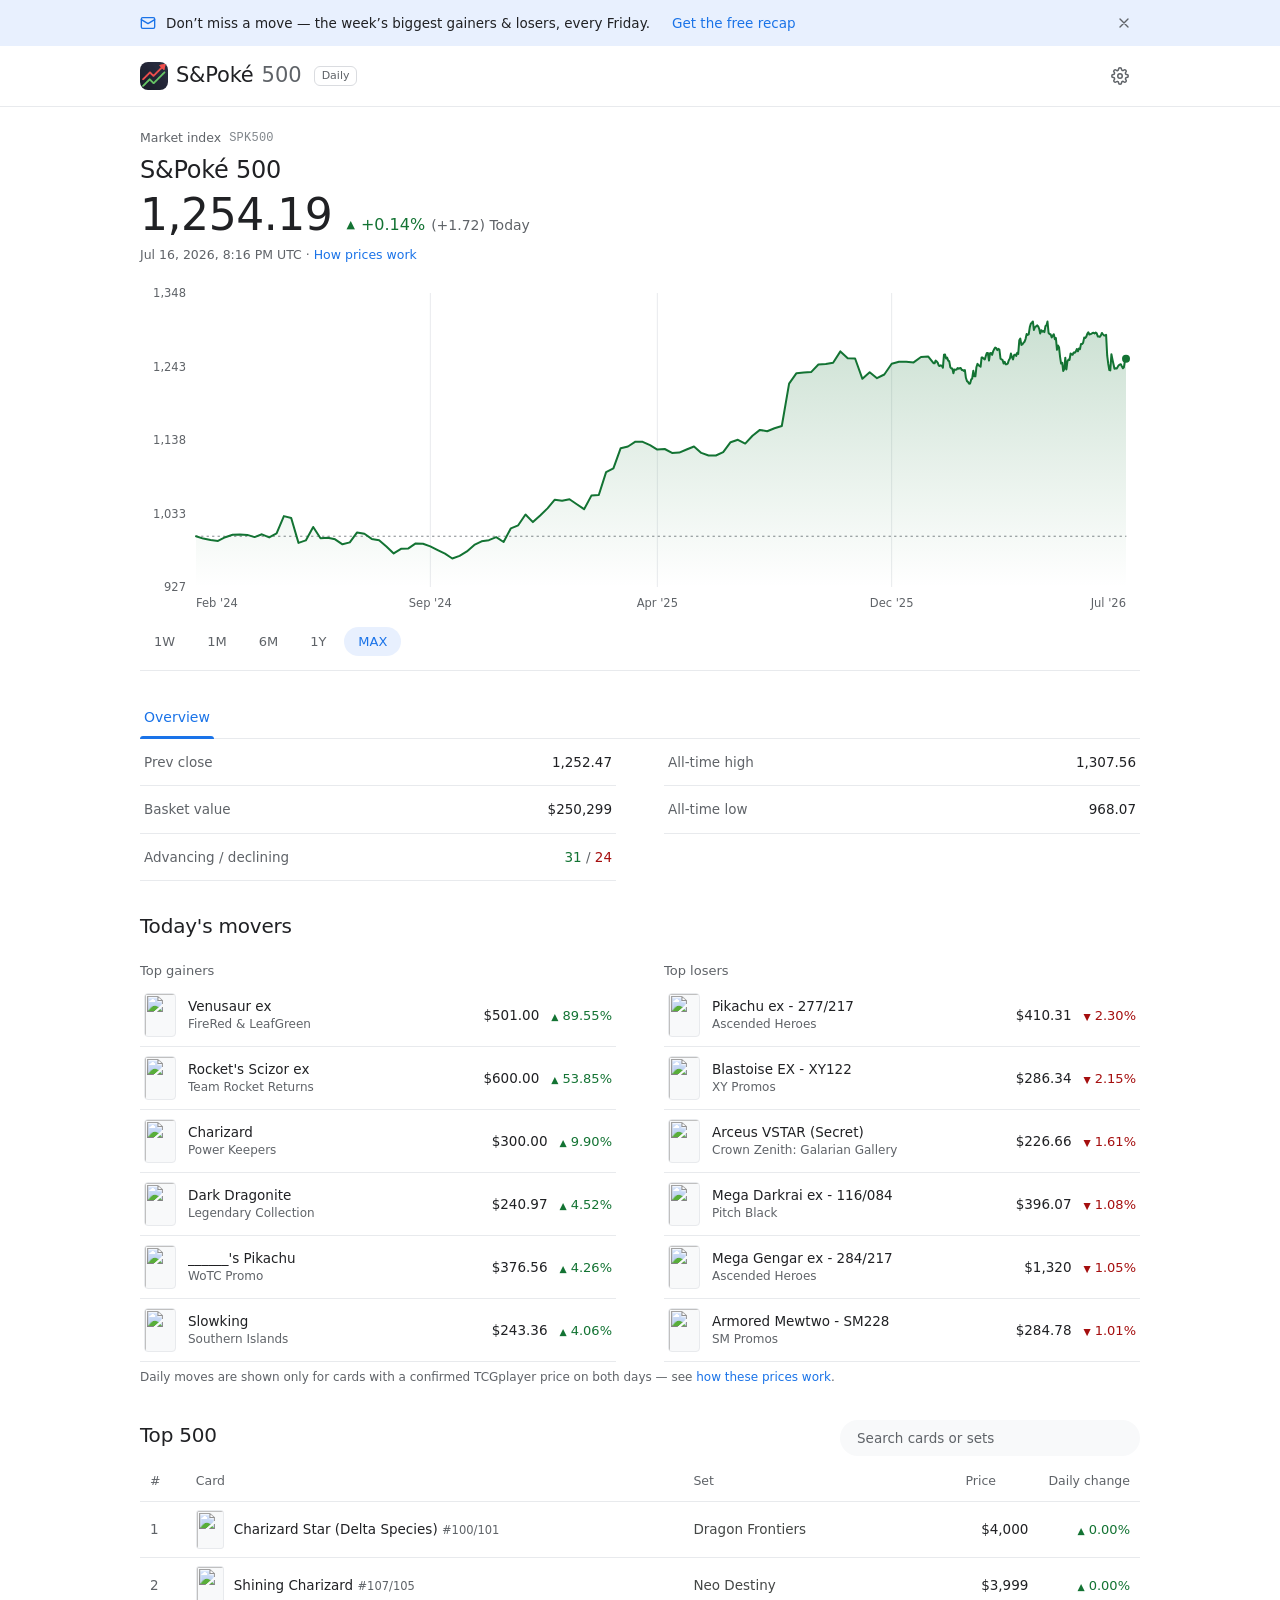
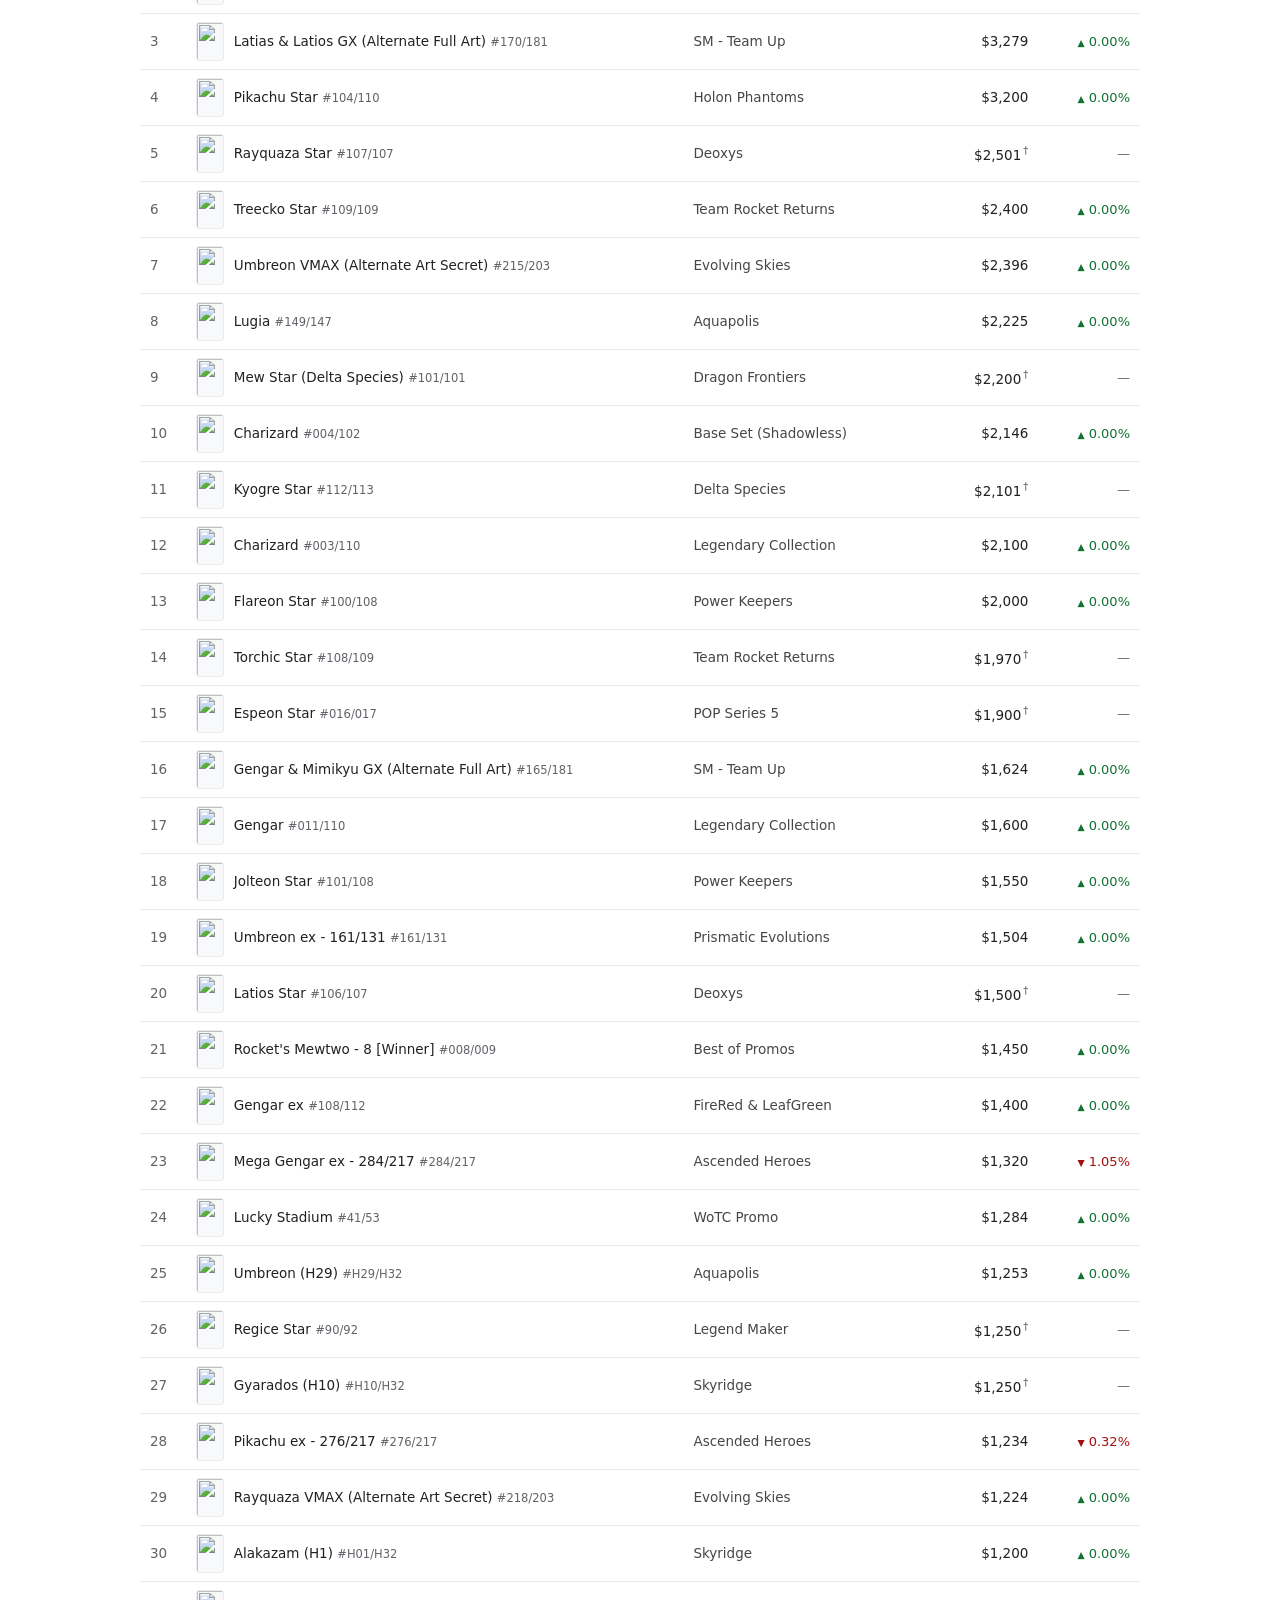
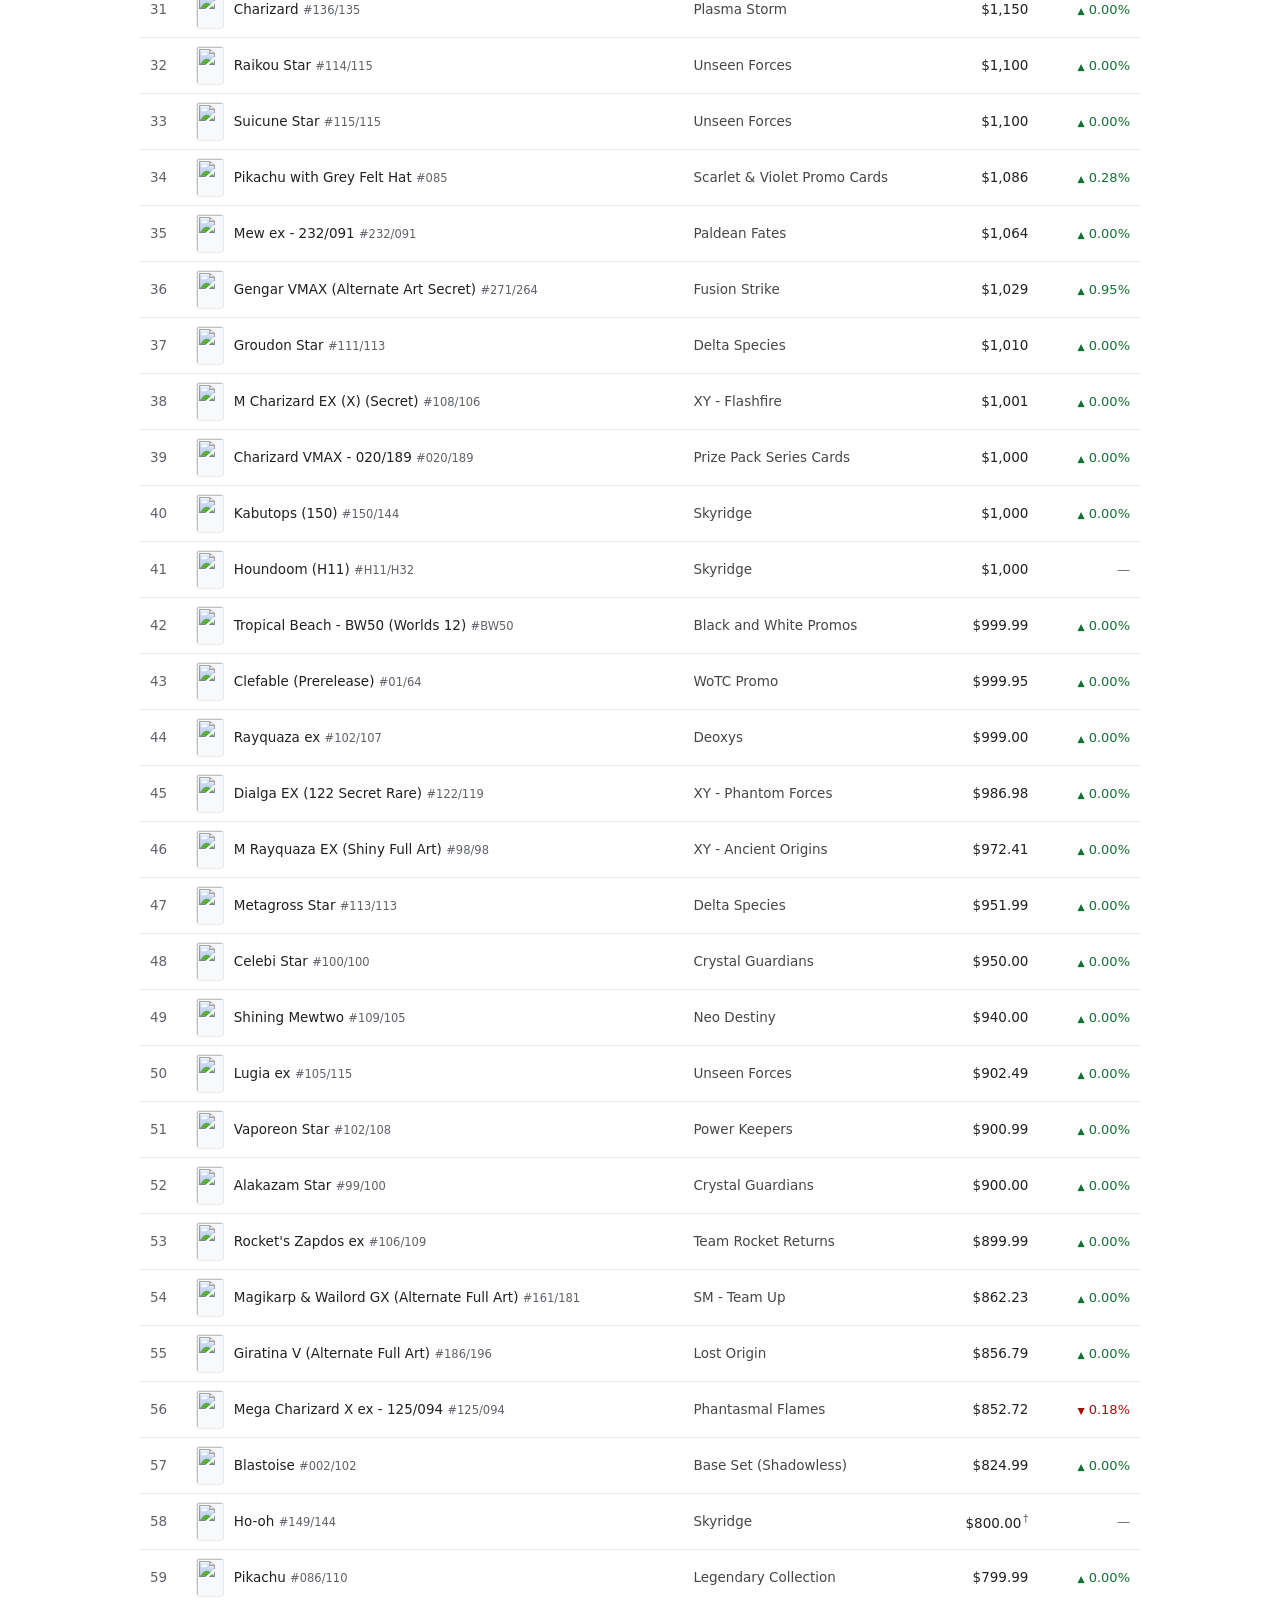
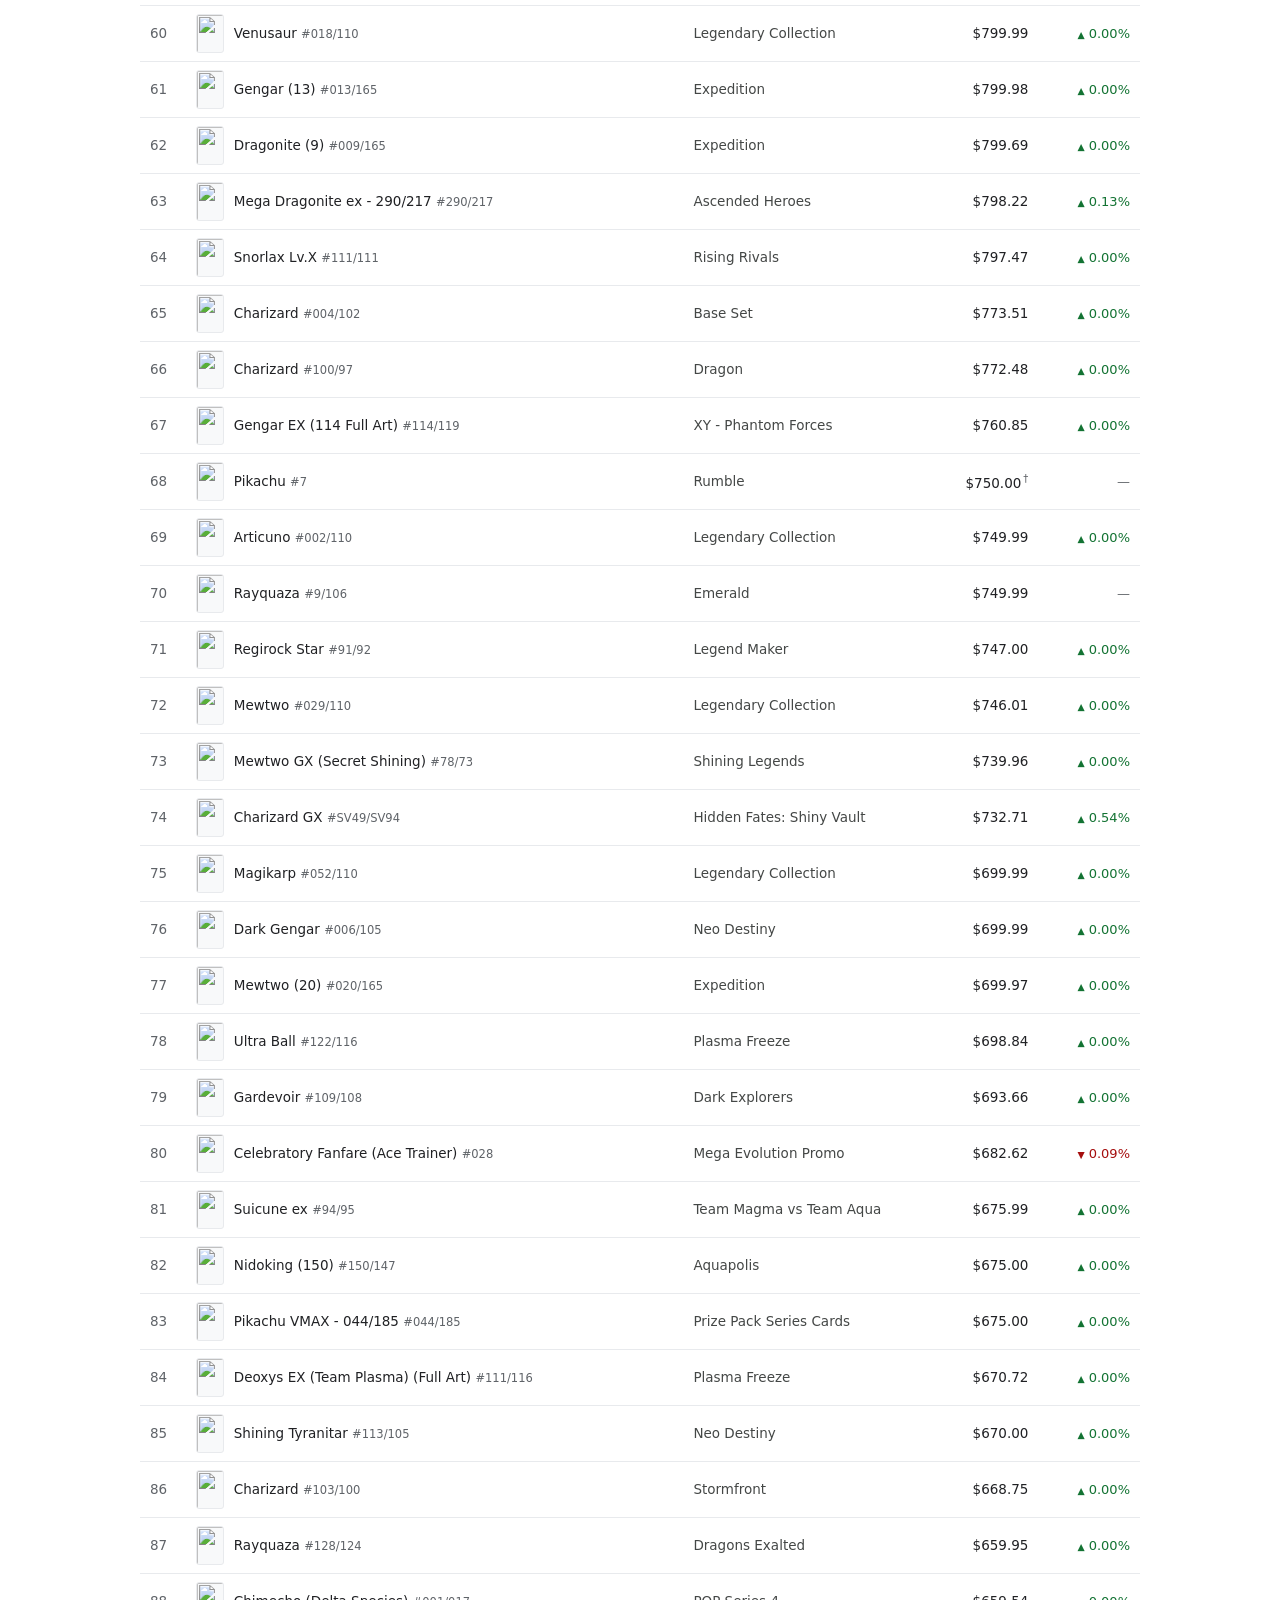
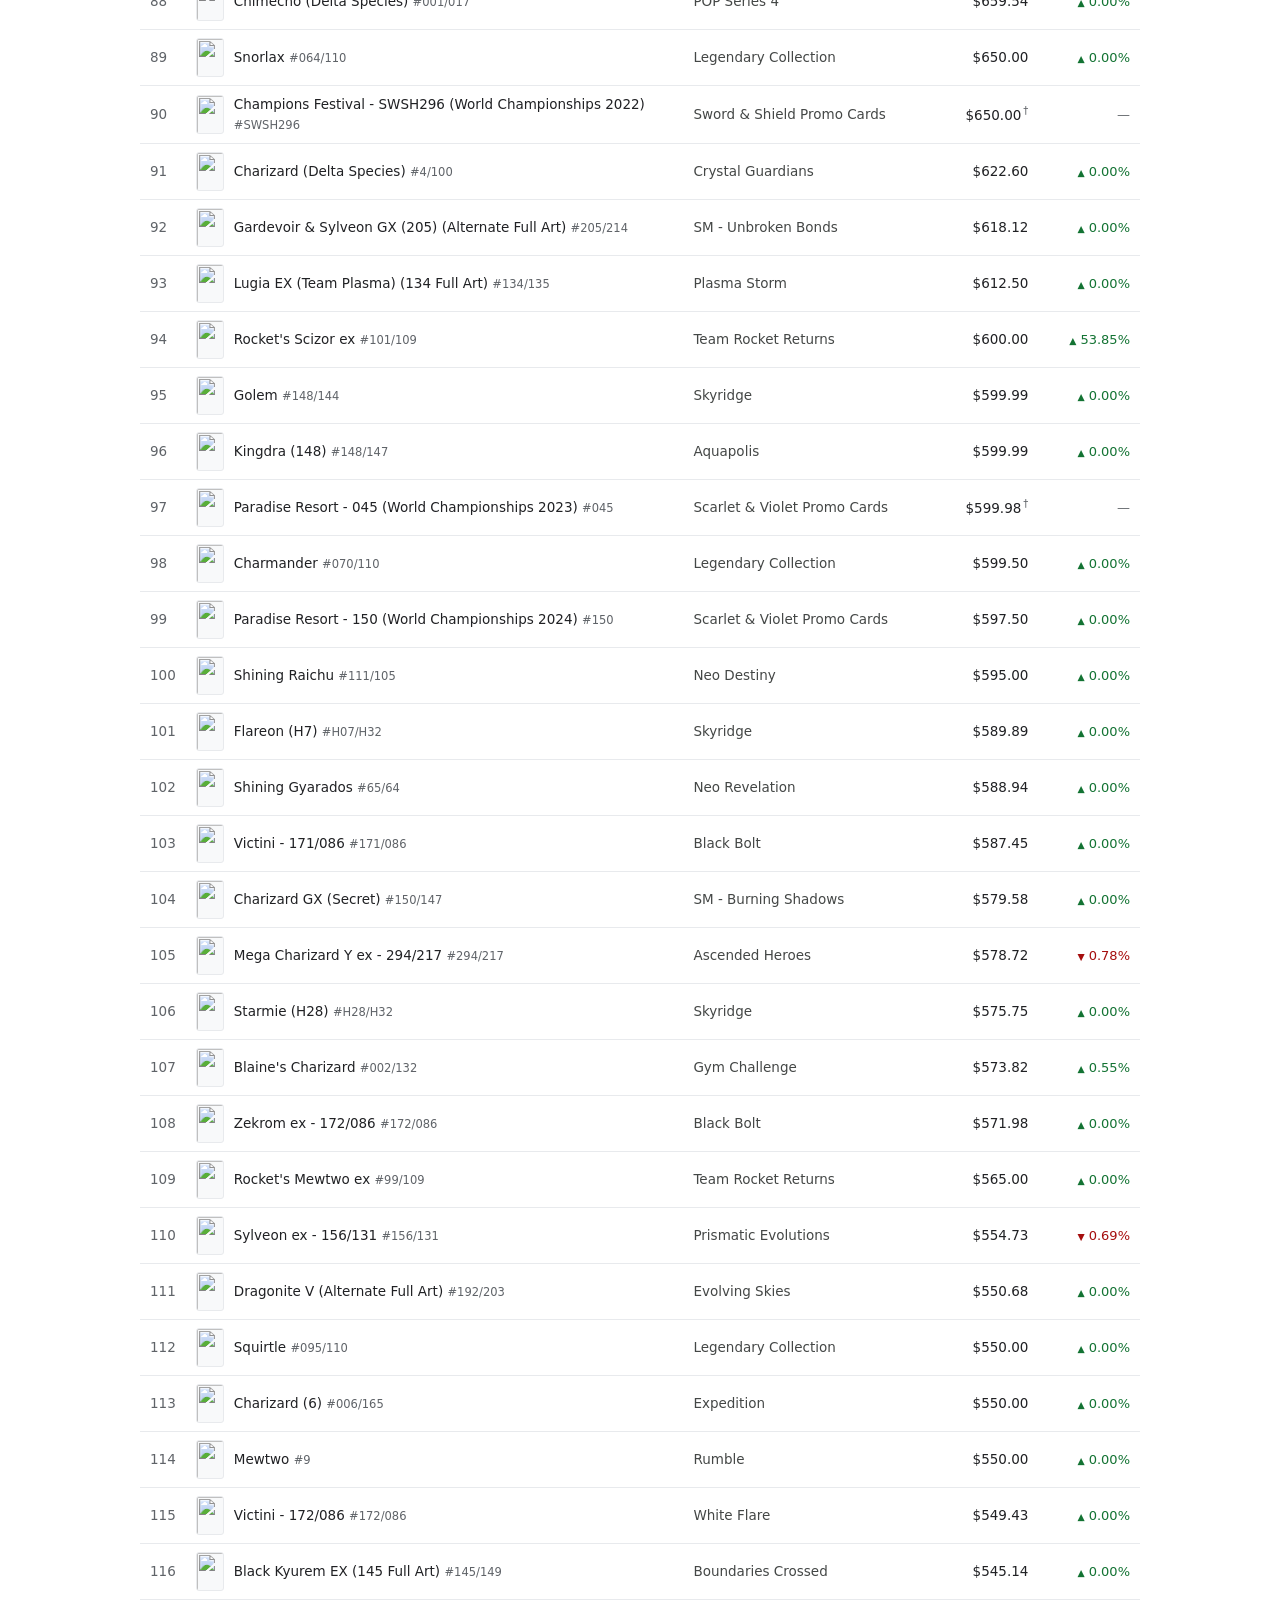
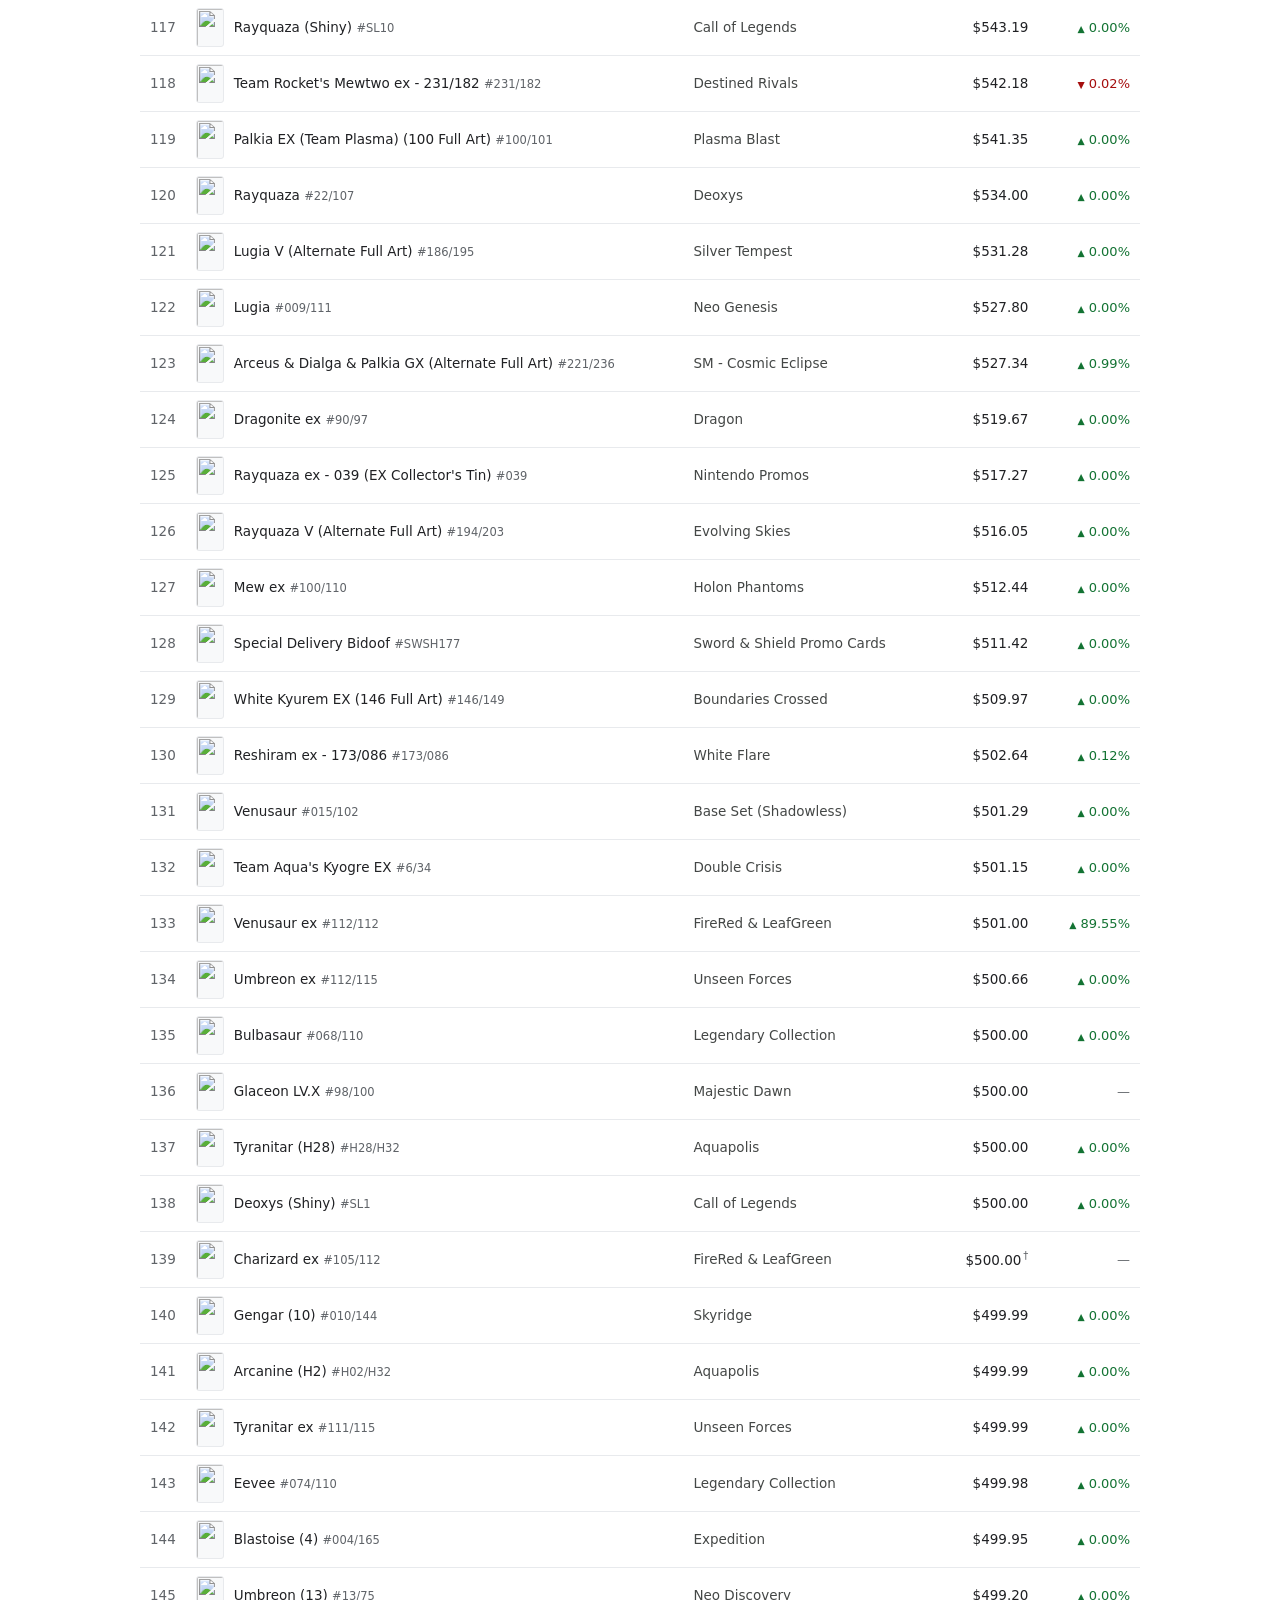
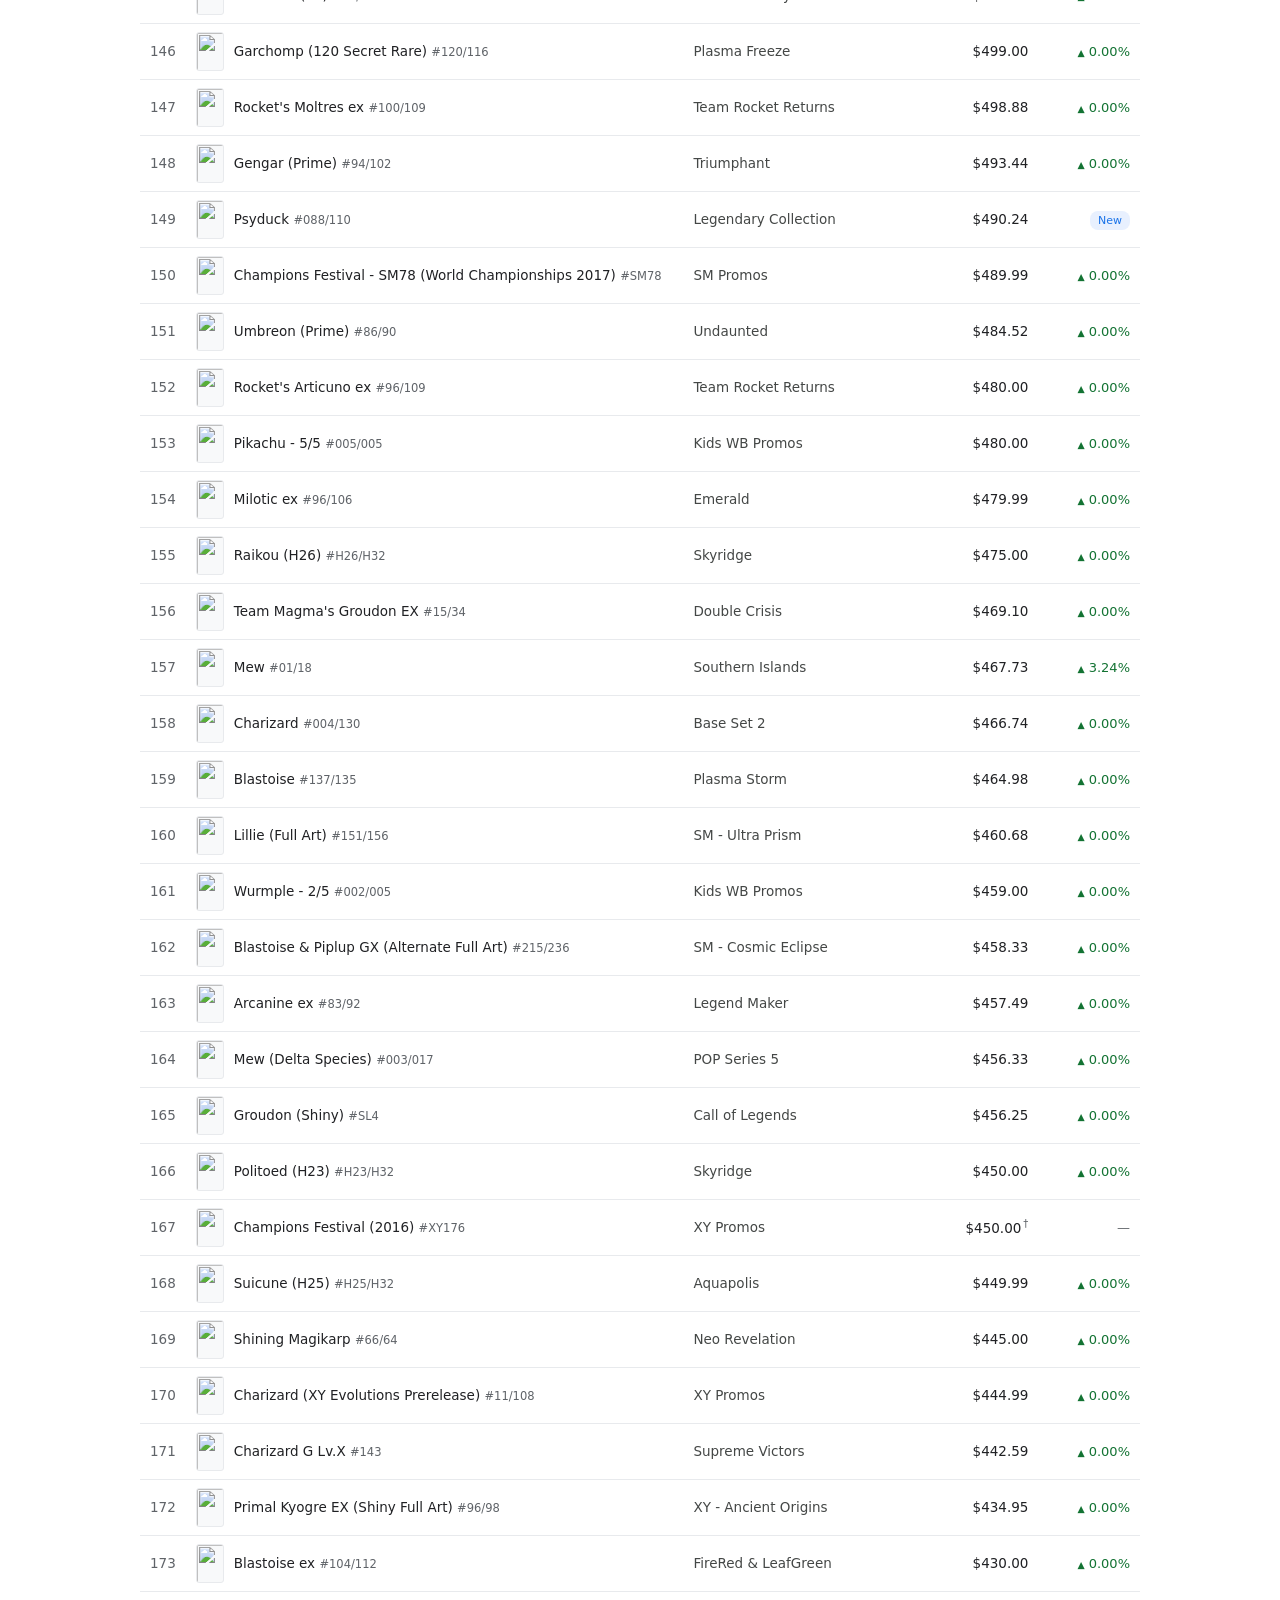
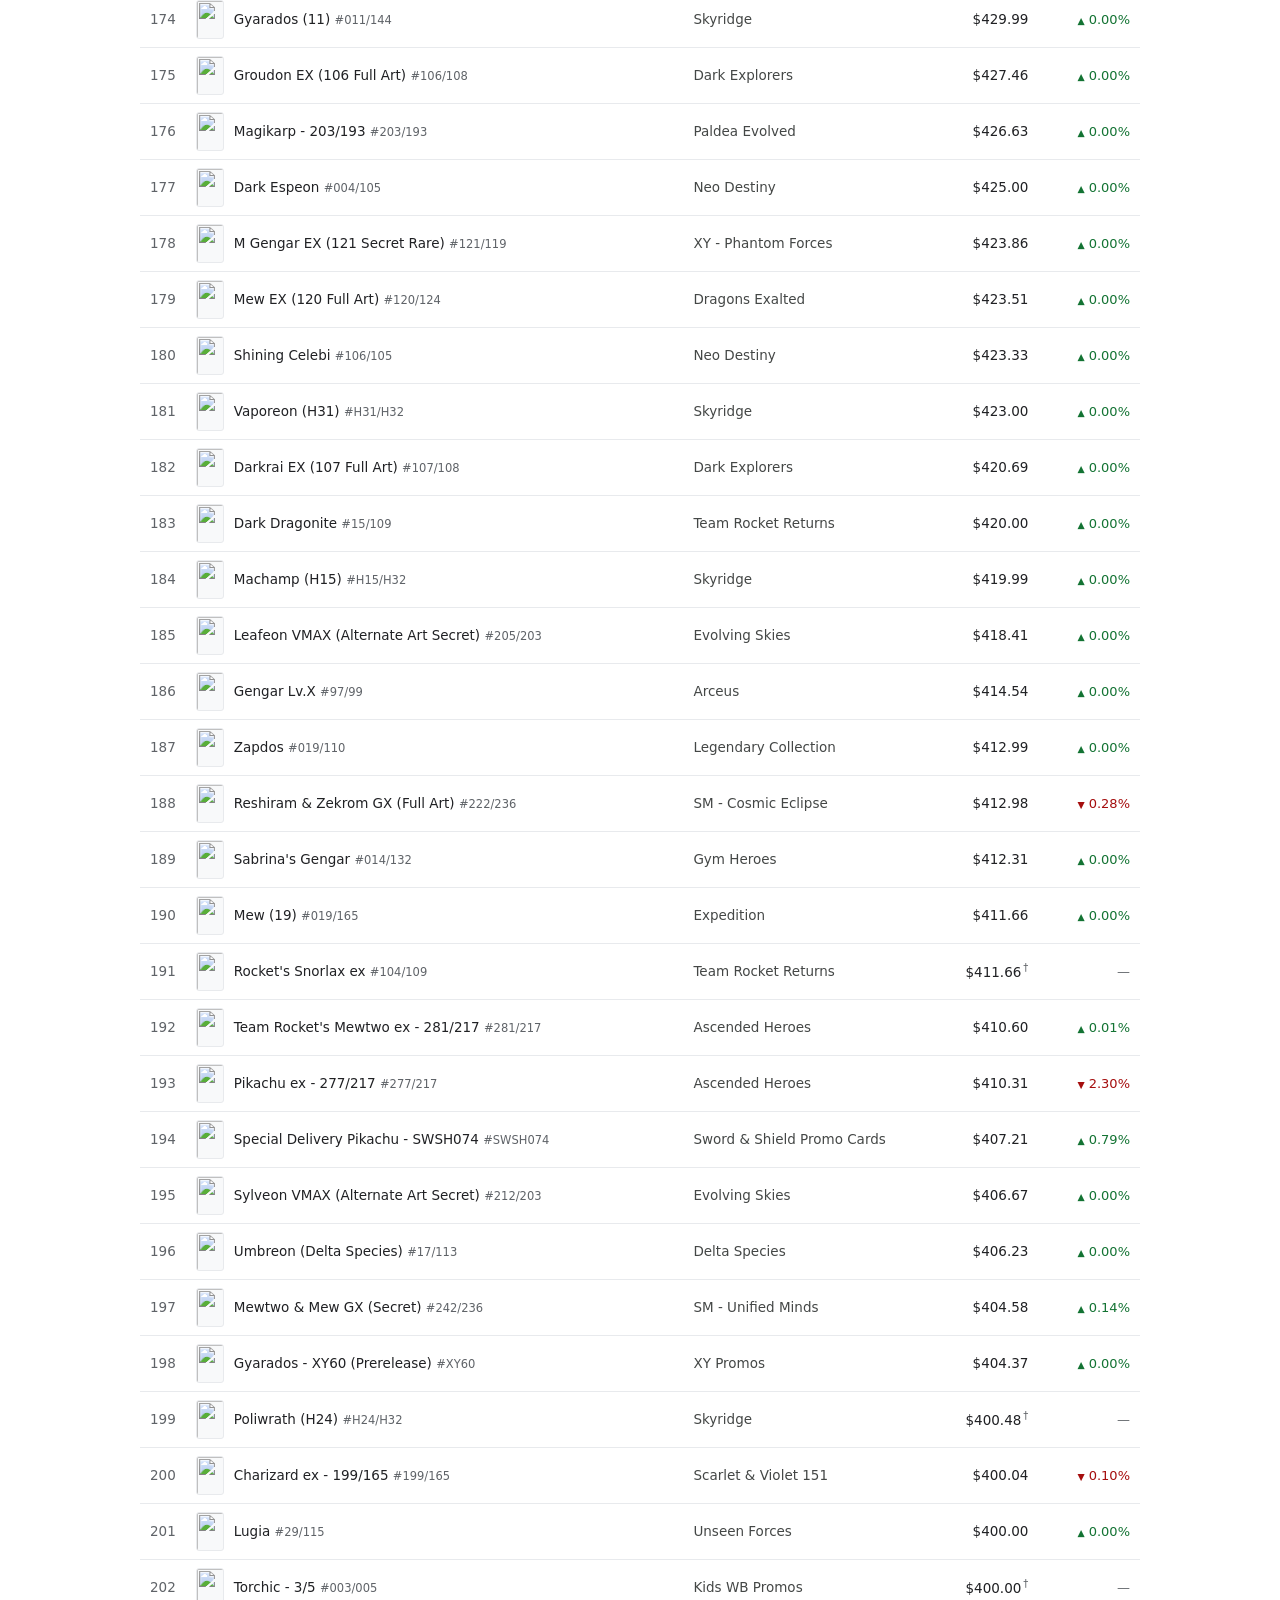
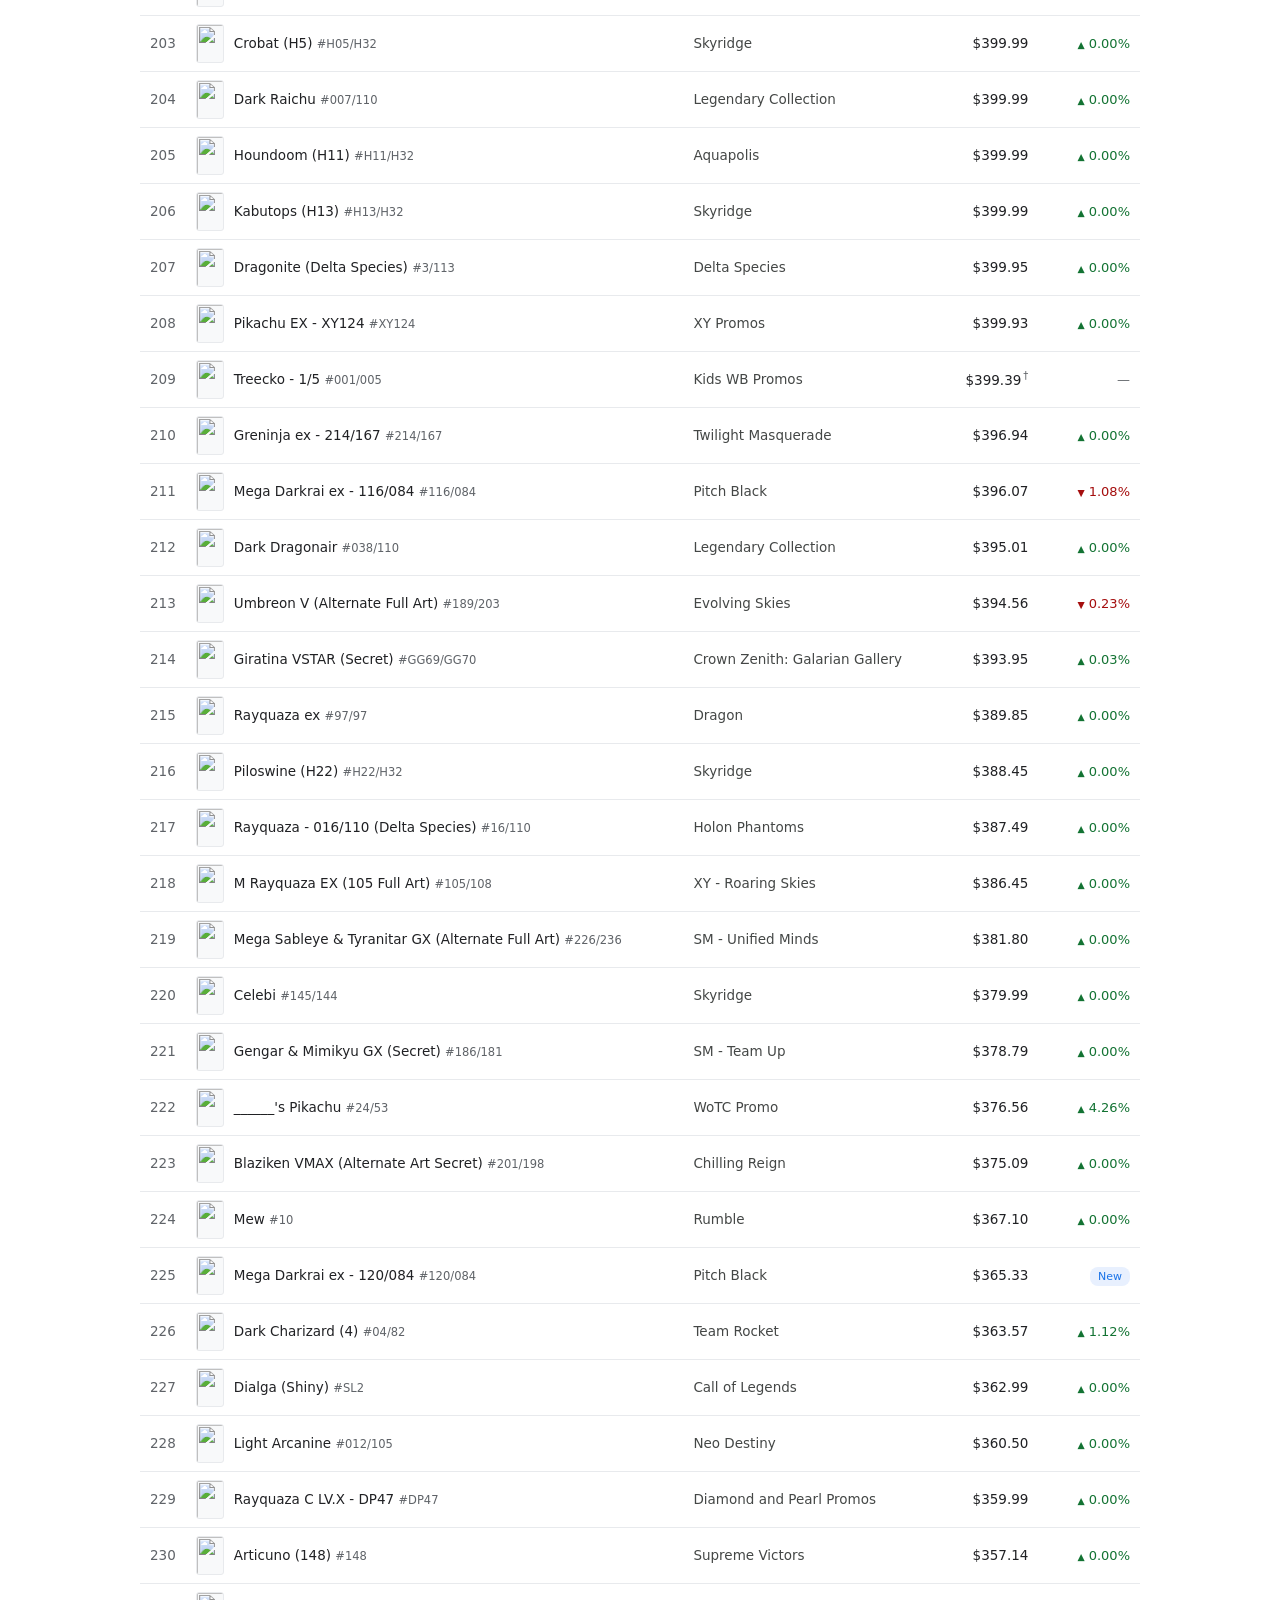
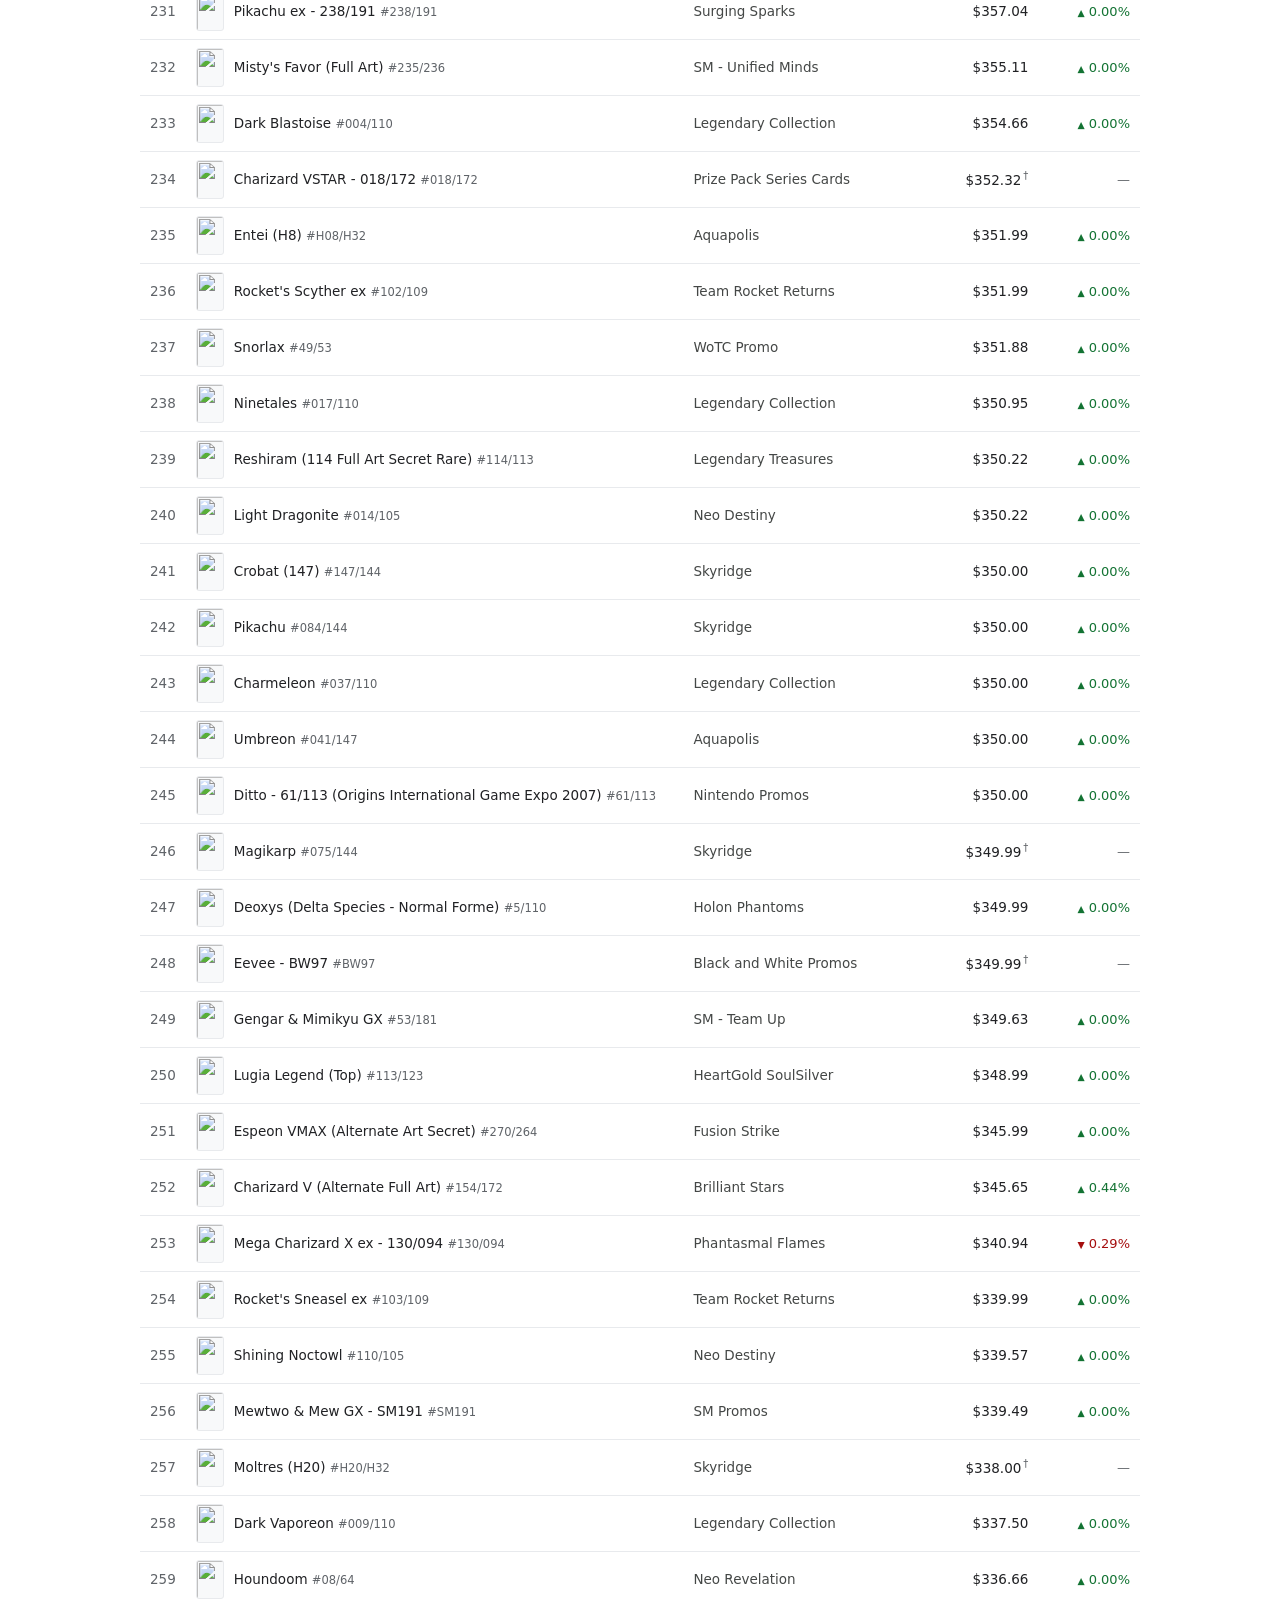
==== commit b5f12d06: "Rewrite promo banner copy for conversion (loss-aversion + specific CTA) 'New: a free weekly market r" ====
--- a/docs/index.html
+++ b/docs/index.html
@@ -52,8 +52,11 @@
       <span class="promo-ic" aria-hidden="true">
         <svg viewBox="0 0 24 24" width="16" height="16" fill="none" stroke="currentColor" stroke-width="2" stroke-linecap="round" stroke-linejoin="round"><rect x="2" y="4" width="20" height="16" rx="2"/><path d="m22 7-10 6L2 7"/></svg>
       </span>
-      <span class="promo-text"><strong>New:</strong> a free weekly market recap, straight to your inbox.</span>
-      <a class="promo-cta" href="#subscribe">Subscribe</a>
+      <span class="promo-text">
+        <span class="promo-long"><strong>Don&rsquo;t miss a move</strong> &mdash; the week&rsquo;s biggest gainers &amp; losers, every Friday.</span>
+        <span class="promo-short"><strong>Don&rsquo;t miss a move</strong> &mdash; the week&rsquo;s movers.</span>
+      </span>
+      <a class="promo-cta" href="#subscribe">Get the free recap</a>
       <button id="promo-dismiss" class="promo-close" type="button" aria-label="Dismiss">
         <svg viewBox="0 0 24 24" width="16" height="16" fill="none" stroke="currentColor" stroke-width="2" stroke-linecap="round"><path d="M18 6 6 18M6 6l12 12"/></svg>
       </button>
--- a/docs/styles.css
+++ b/docs/styles.css
@@ -132,9 +132,14 @@
 @media (prefers-color-scheme: dark) {
   :root:not([data-theme="light"]) .promo-close:hover { background: rgba(255, 255, 255, 0.1); }
 }
+.promo-short { display: none; }
 @media (max-width: 480px) {
   .promo-inner { gap: 8px; font-size: 13px; }
   .promo-ic { display: none; }
+  .promo-long { display: none; }
+  .promo-short { display: inline; }
+  .promo-cta { padding: 5px 8px; }
+  .promo-close { width: 28px; height: 28px; }
 }
 
 /* --- Header --- */
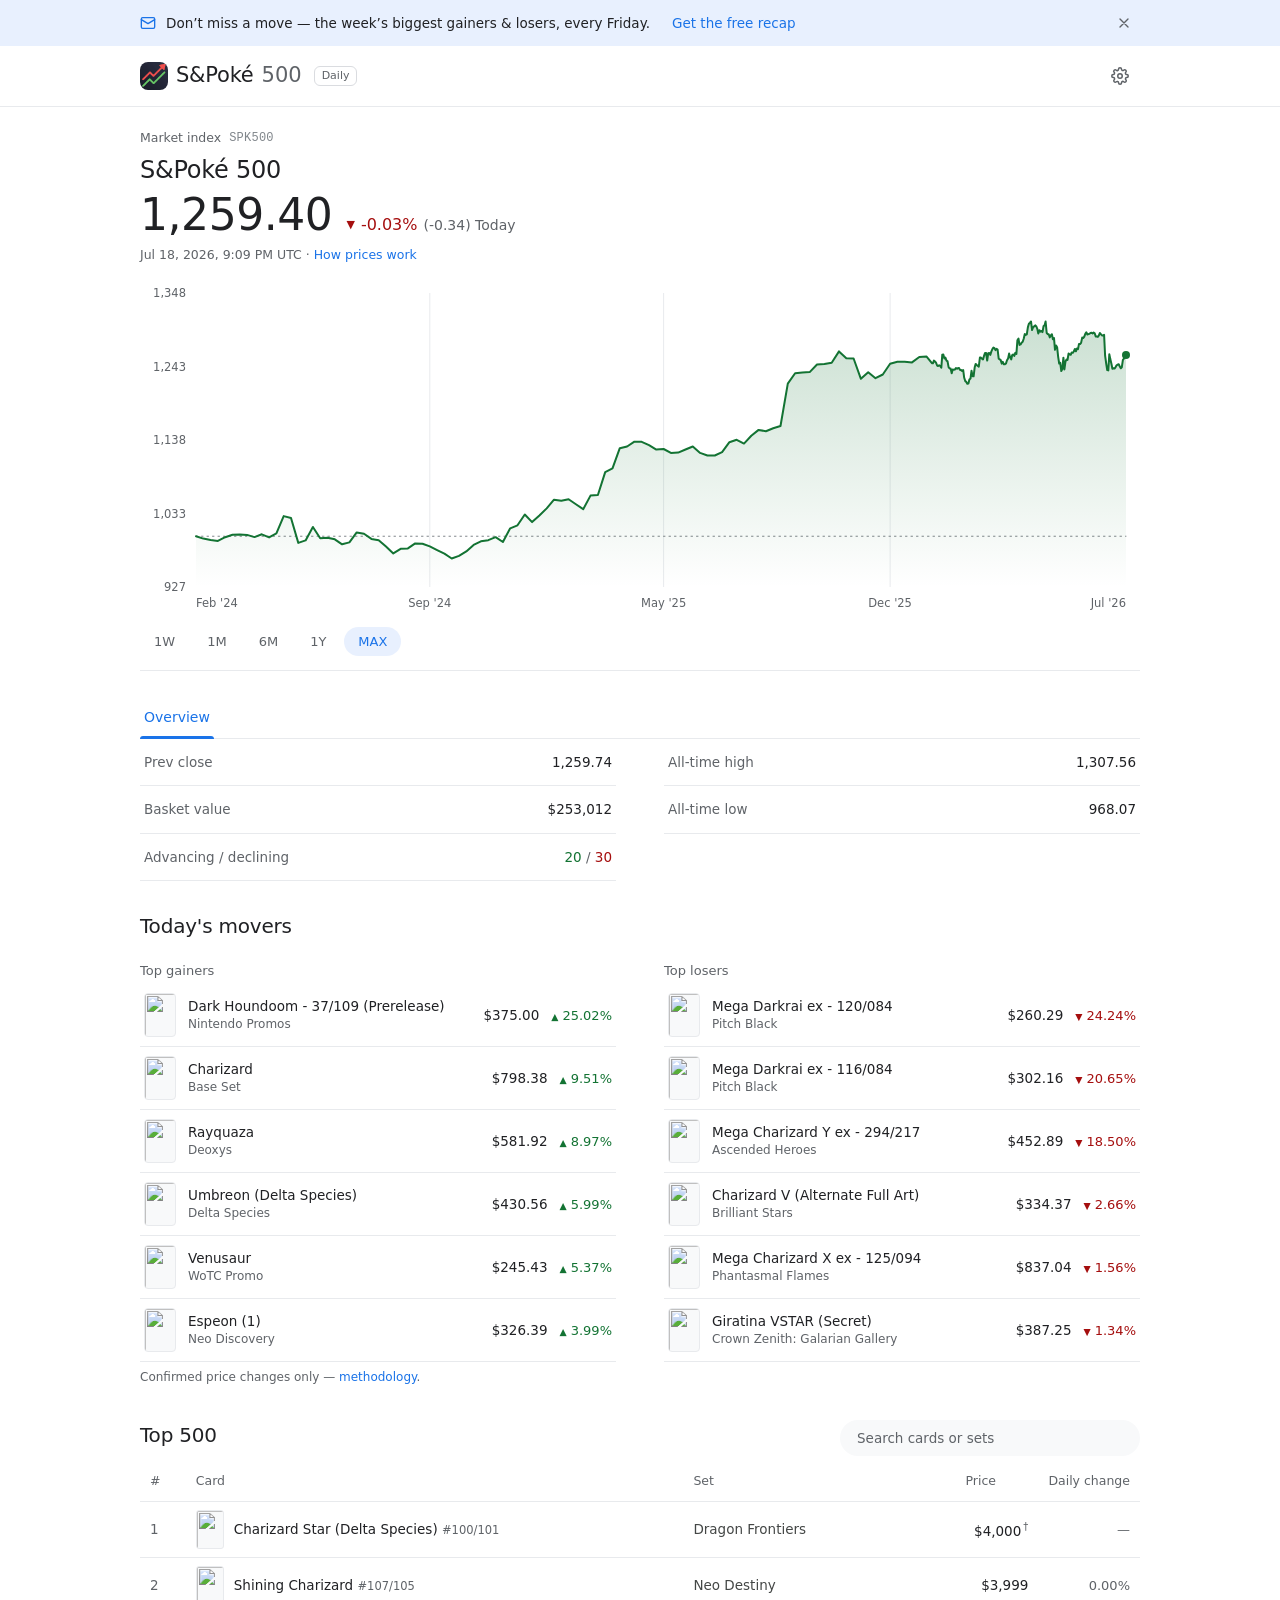
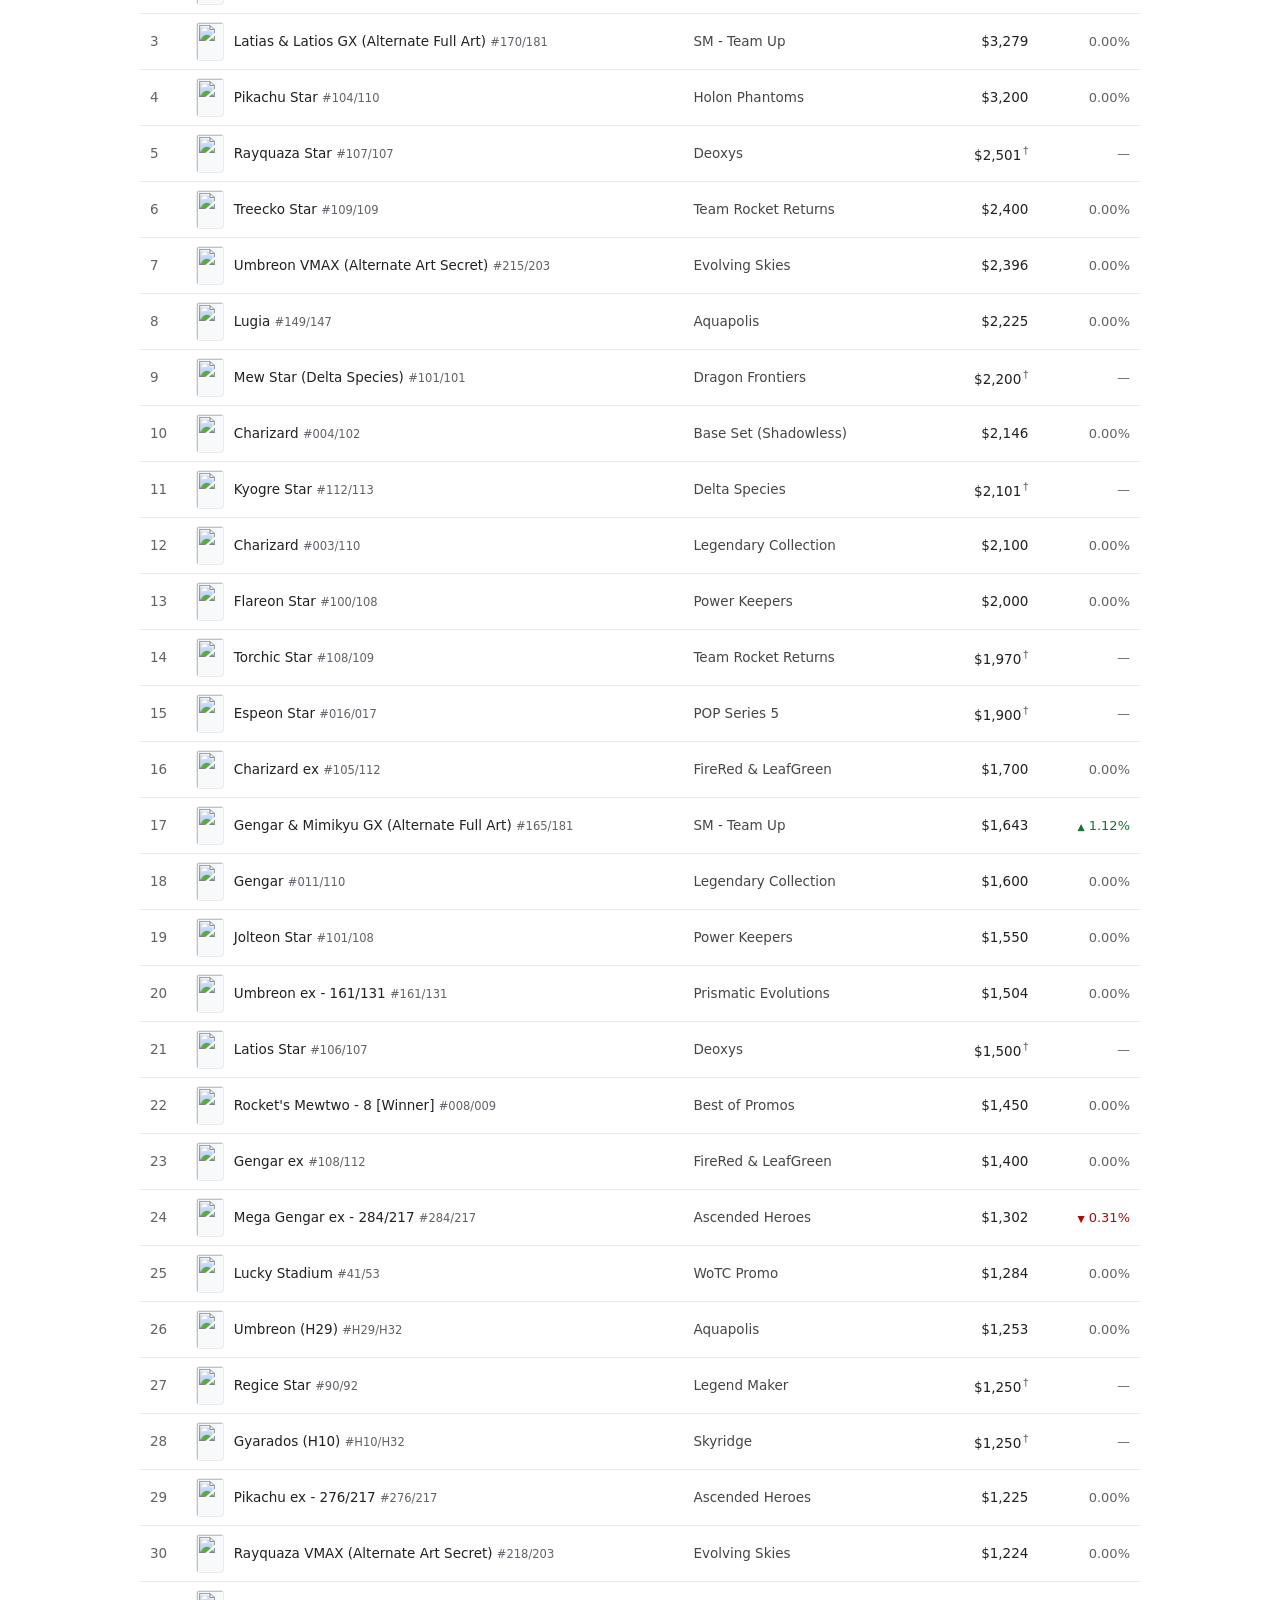
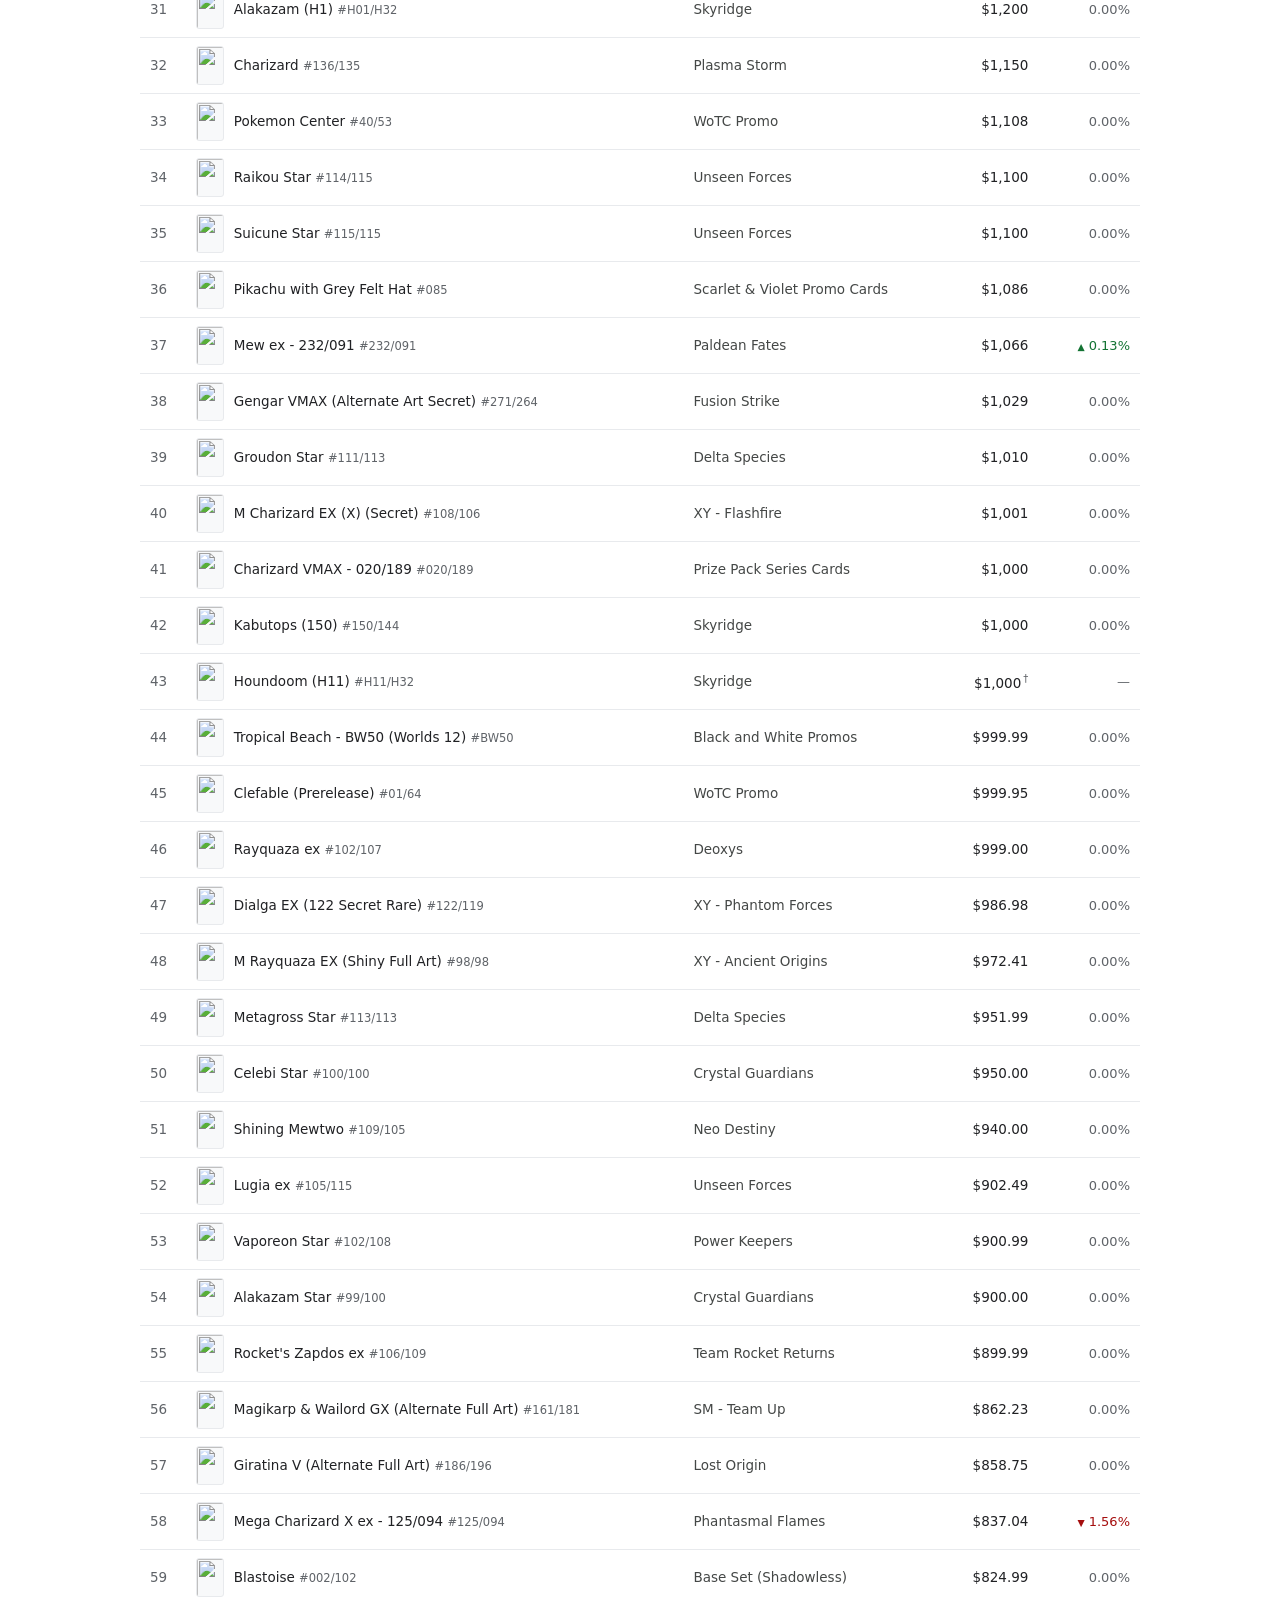
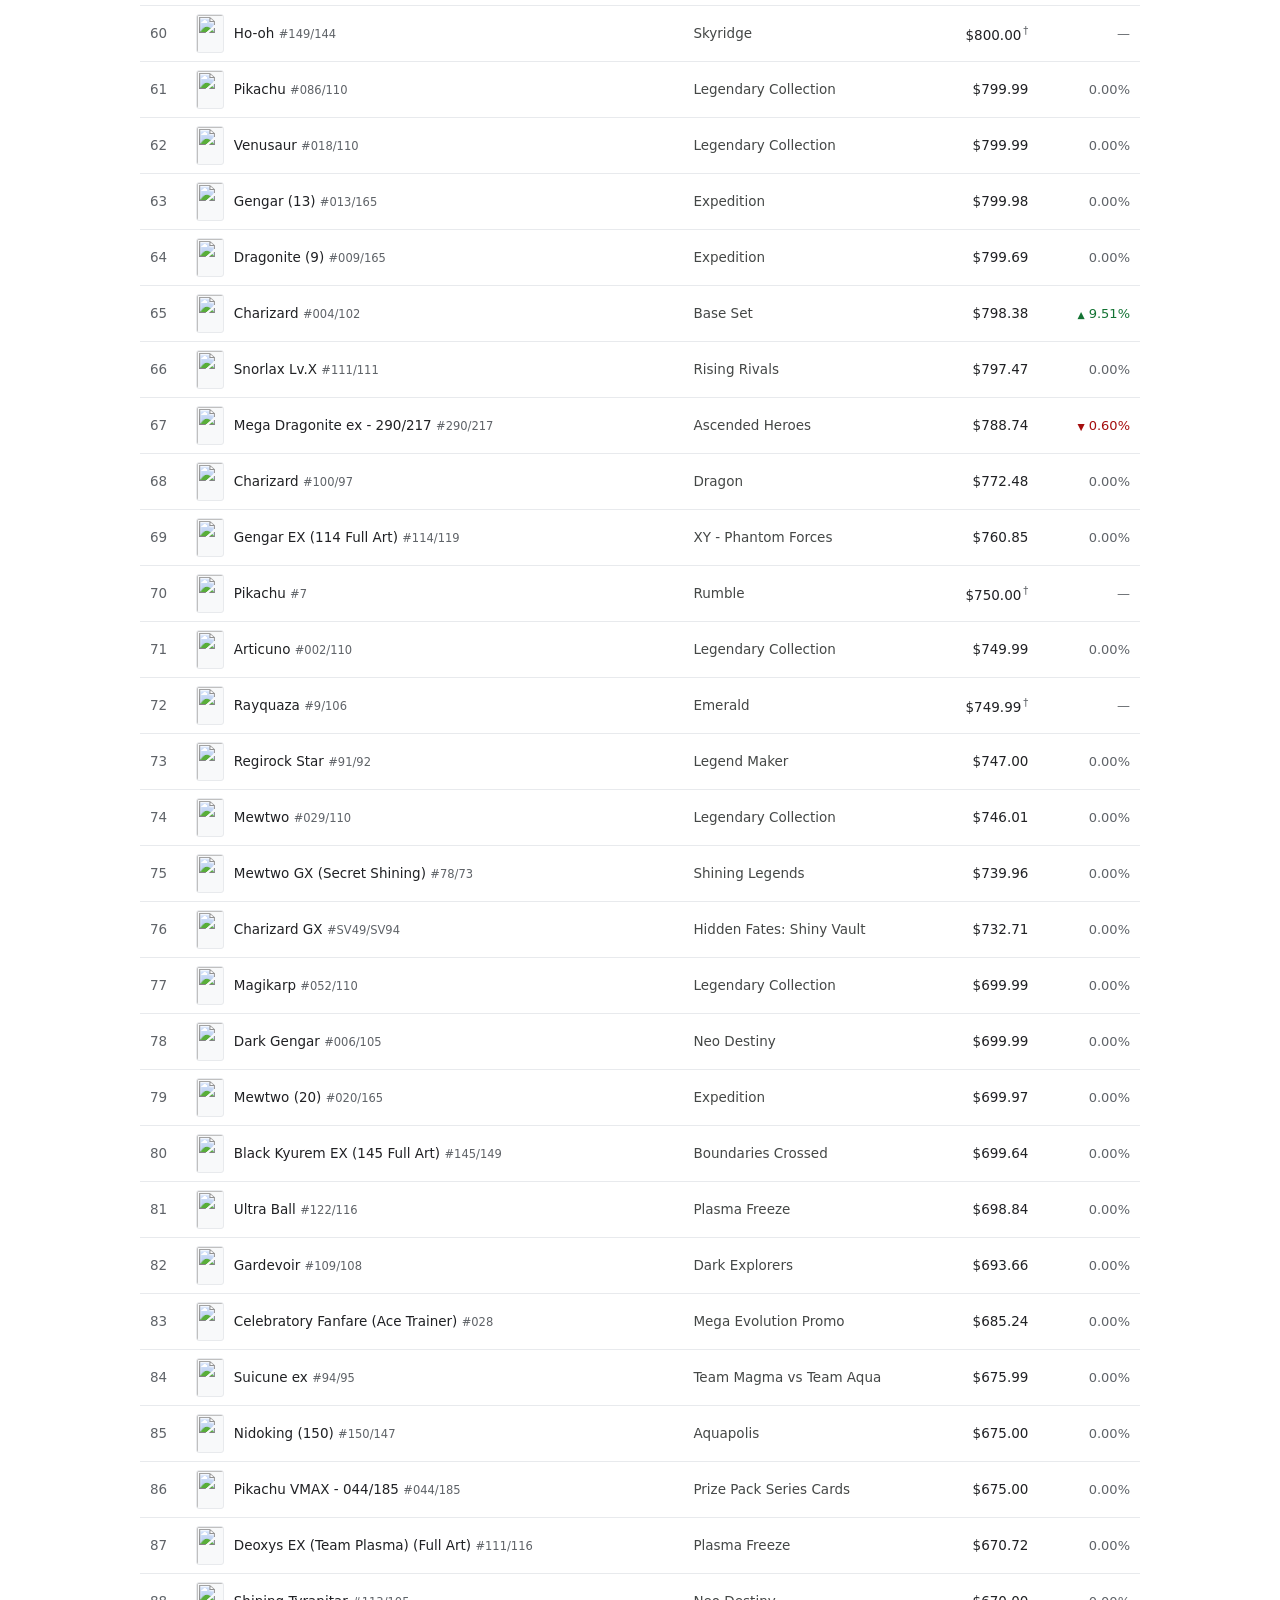
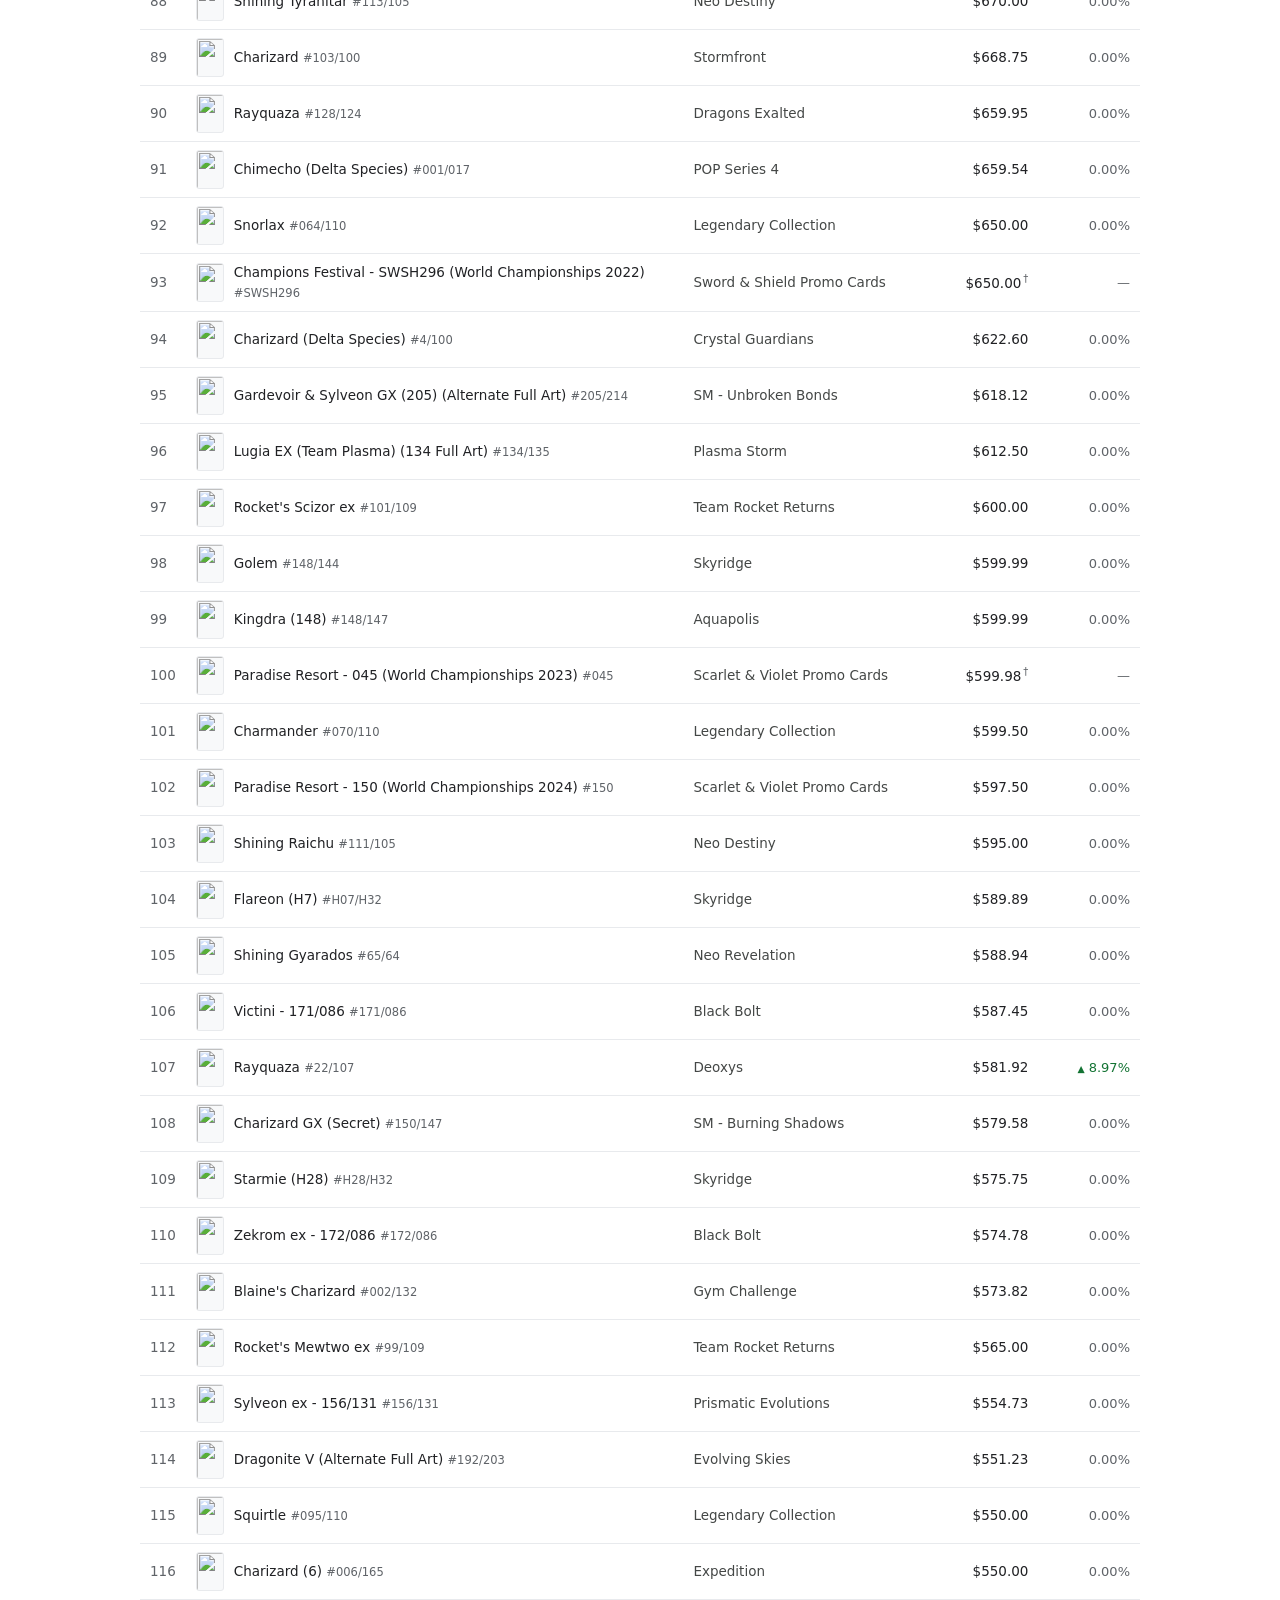
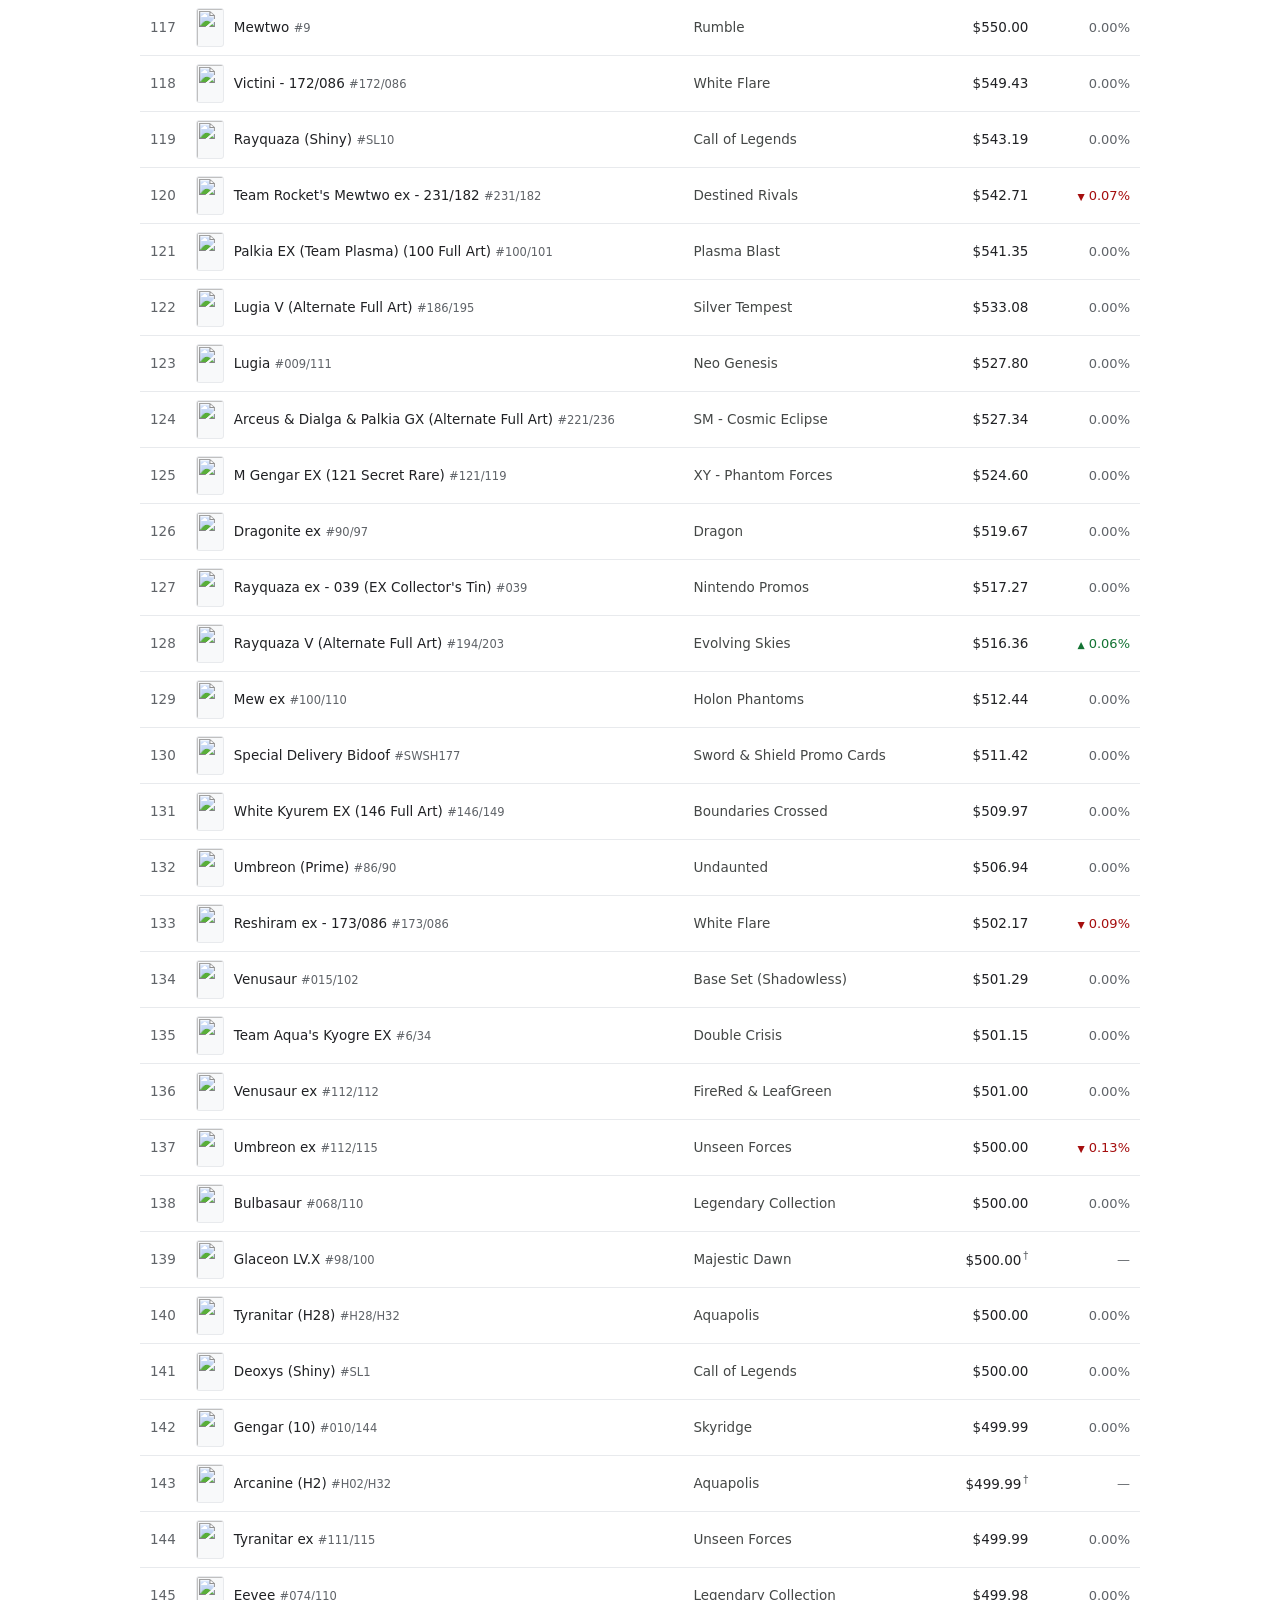
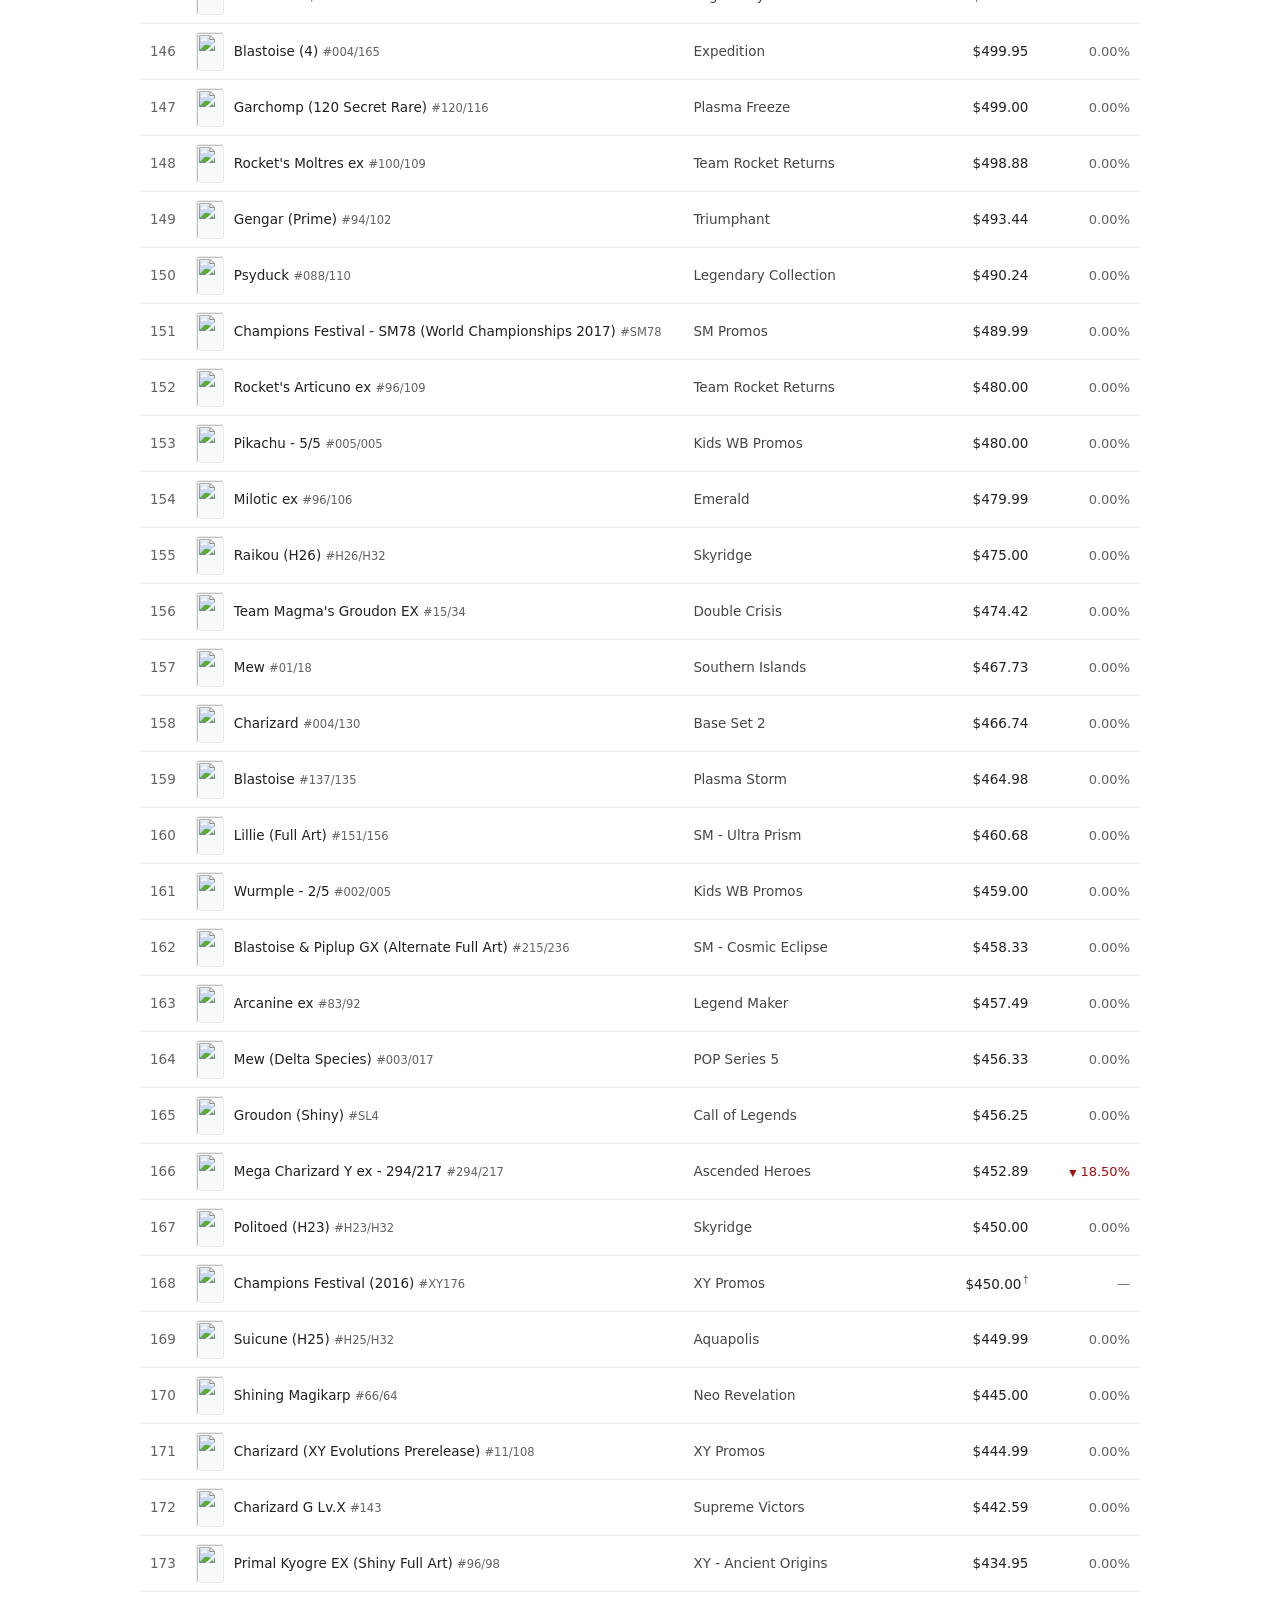
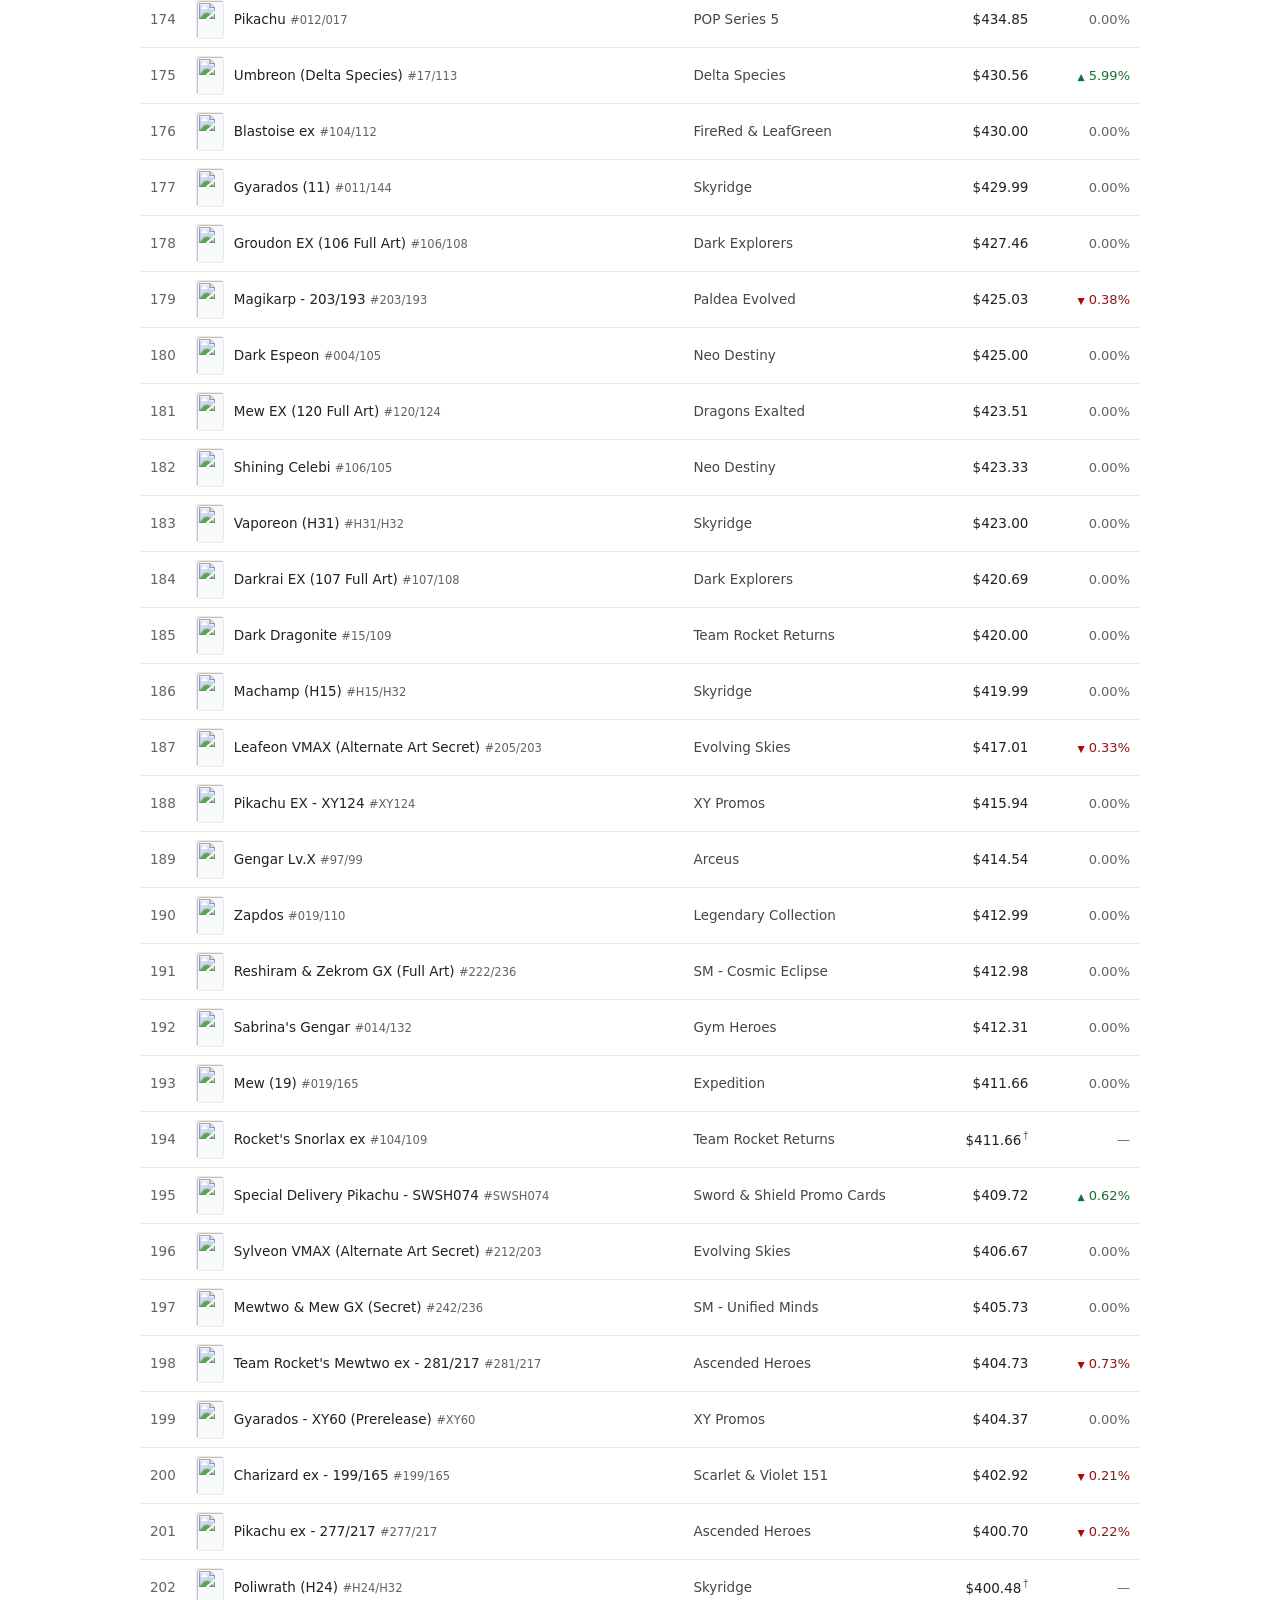
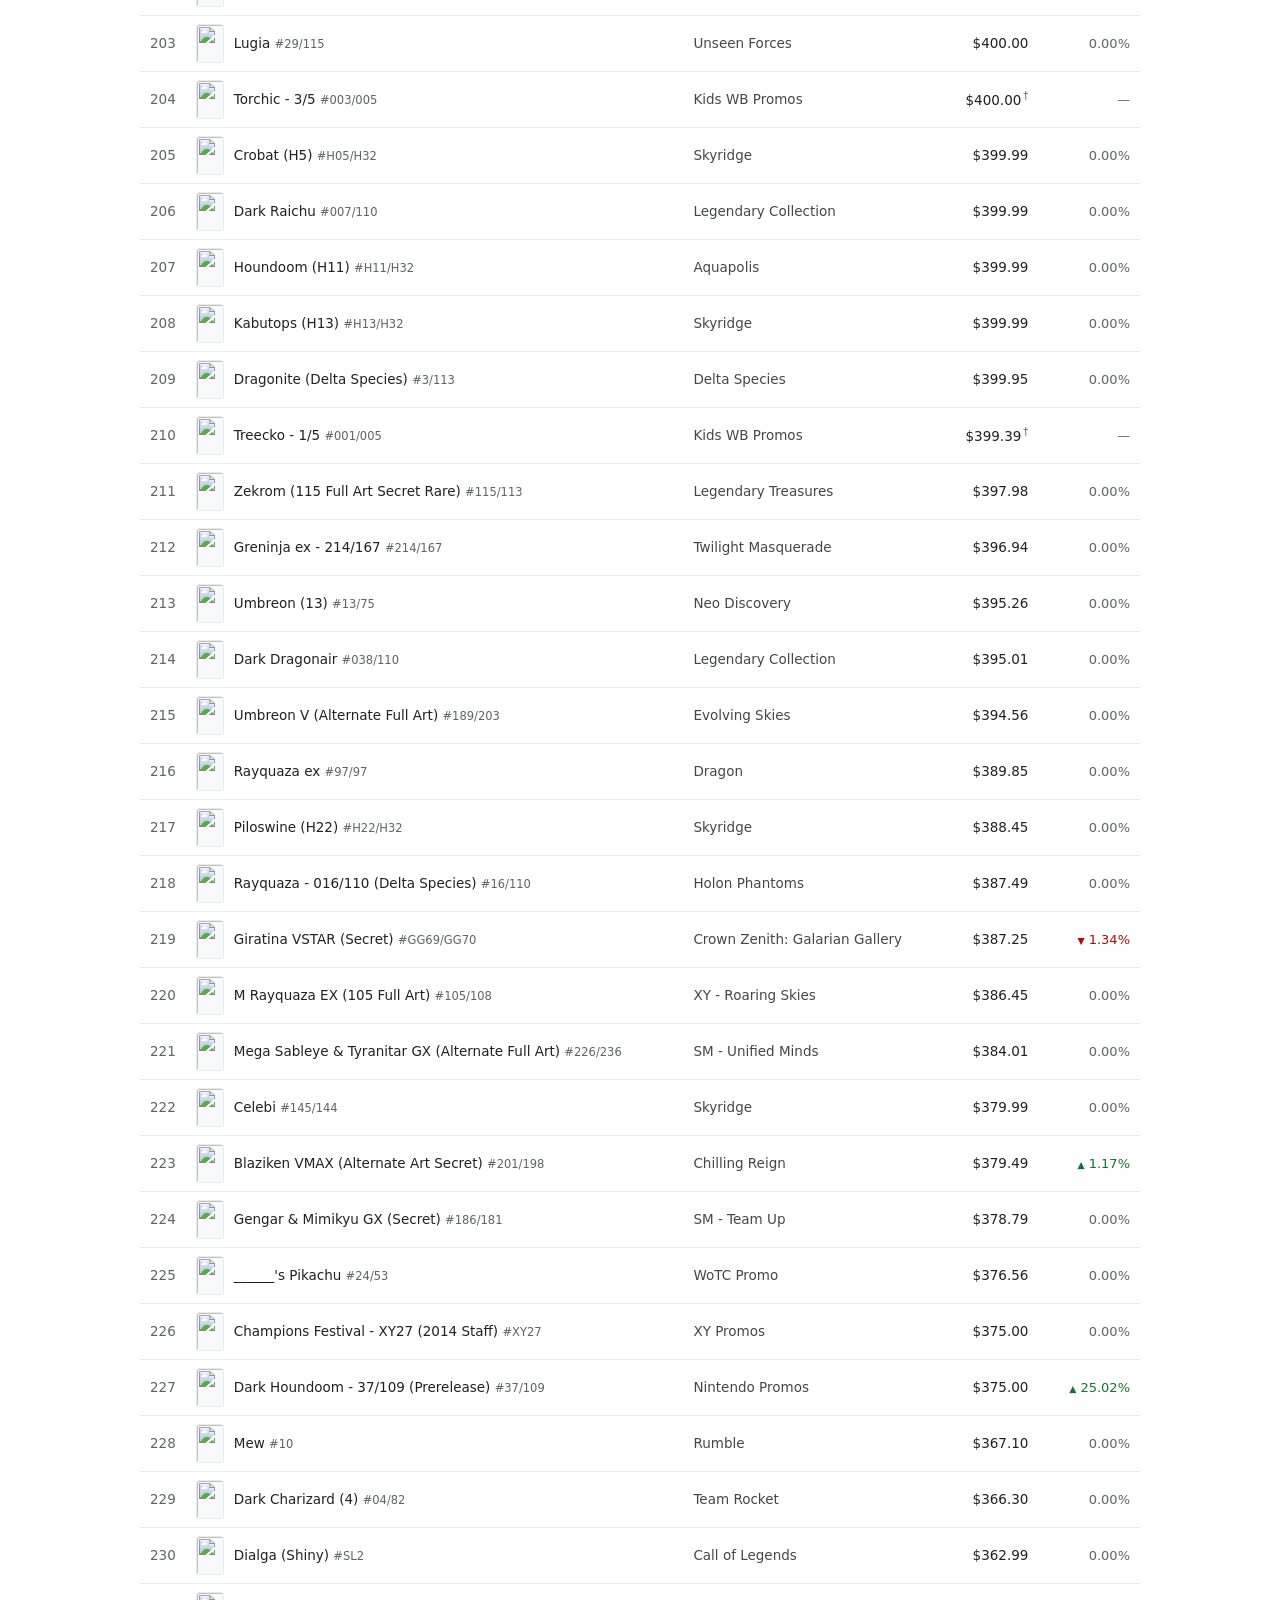
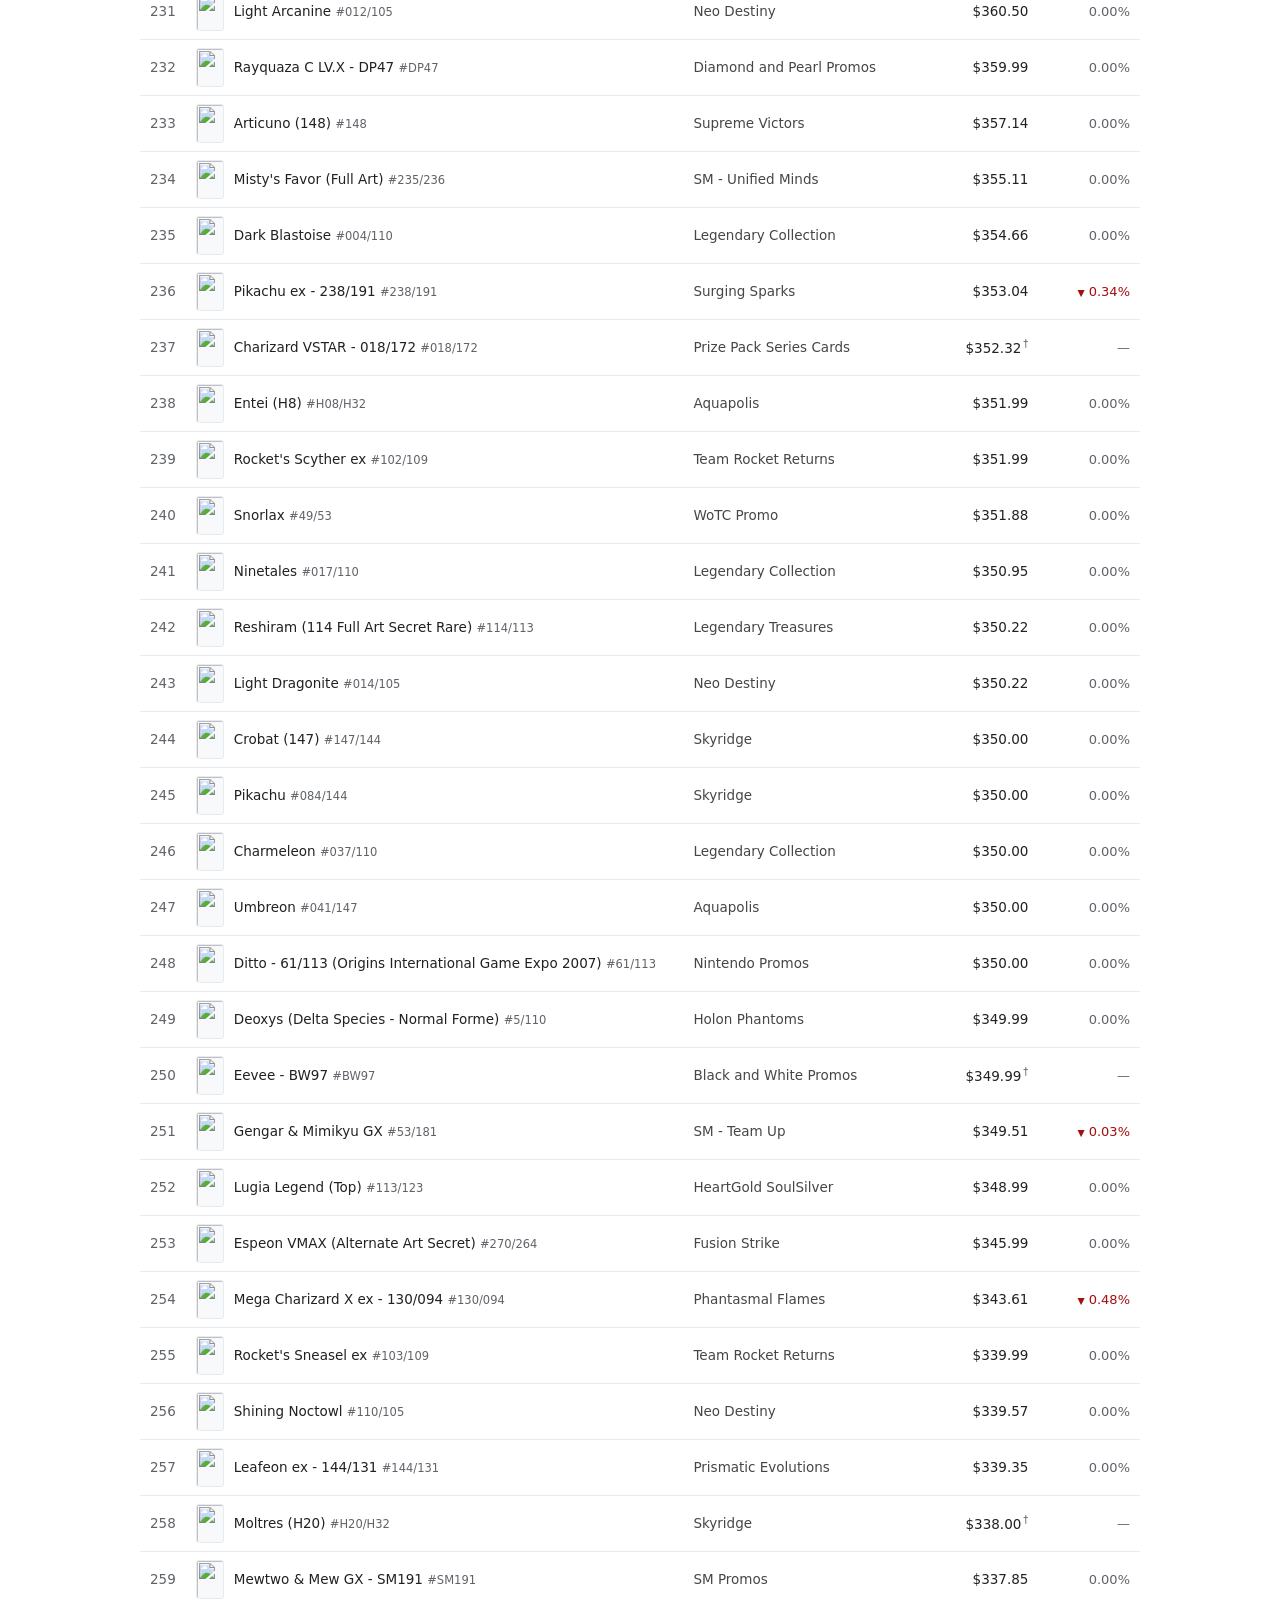
==== commit 3d1c788b: "Movers footnote: cut to "Confirmed price changes only — methodology." Owner feedback: the old two-li" ====
--- a/docs/index.html
+++ b/docs/index.html
@@ -153,15 +153,14 @@
           <ul id="losers" class="mover-list"></ul>
         </div>
       </div>
-      <p class="table-note" id="movers-note">Daily moves are shown only for cards with a confirmed TCGplayer price on
-        both days — see <a href="#methodology">how these prices work</a>.</p>
+      <p class="table-note" id="movers-note">Confirmed price changes only — <a href="#methodology">methodology</a>.</p>
     </section>
 
     <!-- Constituents -->
     <section class="constituents" aria-label="Top 500 cards">
       <div class="constituents-head">
         <h2 class="section-title">Top 500</h2>
-        <input id="search" class="search" type="search" placeholder="Search cards or sets" aria-label="Search the top 500 cards" />
+        <input id="search" class="search" type="search" placeholder="Search cards or sets" aria-label="Search the top 500 cards" enterkeyhint="search" />
       </div>
       <div class="table-scroll">
         <table class="table" id="table">
@@ -276,6 +275,40 @@
   </footer>
 
   <!-- Card lightbox (opened by tapping a row or mover) -->
+  <!-- Subscribe dialog (opened by the promo banner CTA; shares the card
+       lightbox's backdrop + panel animation classes) -->
+  <div id="sub-modal" class="card-modal" hidden>
+    <div class="card-modal-backdrop" data-close></div>
+    <div class="card-modal-panel sub-panel" role="dialog" aria-modal="true" aria-labelledby="sm-title">
+      <button class="card-modal-close" type="button" aria-label="Close" data-close>&#10005;</button>
+      <div id="sm-main">
+        <div class="sm-hero" aria-hidden="true">
+          <svg viewBox="0 0 24 24" width="22" height="22" fill="none" stroke="currentColor" stroke-width="2" stroke-linecap="round" stroke-linejoin="round"><rect x="2" y="4" width="20" height="16" rx="2"/><path d="m22 7-10 6L2 7"/></svg>
+        </div>
+        <h2 id="sm-title" class="sm-title">Don&rsquo;t miss a move</h2>
+        <p class="sm-blurb">Where the index closed, the week&rsquo;s range, and the biggest
+          gainers &amp; losers &mdash; one short email, every Friday.</p>
+        <form id="sm-form" class="sm-form" action="https://buttondown.com/api/emails/embed-subscribe/poke500"
+              method="post" target="_blank">
+          <input type="hidden" name="embed" value="1" />
+          <input id="sm-email" type="email" name="email" placeholder="you@example.com" required
+                 aria-label="Email address" autocomplete="email" />
+          <button type="submit">Get the free recap</button>
+        </form>
+      </div>
+      <div id="sm-success" hidden>
+        <div class="sm-hero sm-hero-ok" aria-hidden="true">
+          <svg class="sm-check" viewBox="0 0 24 24" width="22" height="22" fill="none" stroke="currentColor" stroke-width="2.5" stroke-linecap="round" stroke-linejoin="round"><path d="M4 12.5l5 5L20 7"/></svg>
+        </div>
+        <h2 class="sm-title">Check your inbox</h2>
+        <p class="sm-blurb">We sent a confirmation link to
+          <strong id="sm-sent-to"></strong>. Click it and you&rsquo;re in.</p>
+        <button id="sm-ok" class="sm-ok" type="button">Done</button>
+      </div>
+      <p class="sm-fine">Free &middot; no spam &middot; unsubscribe anytime</p>
+    </div>
+  </div>
+
   <div id="card-modal" class="card-modal" hidden>
     <div class="card-modal-backdrop" data-close></div>
     <div class="card-modal-panel" role="dialog" aria-modal="true" aria-labelledby="cm-name">
--- a/docs/styles.css
+++ b/docs/styles.css
@@ -77,6 +77,11 @@
 * { box-sizing: border-box; }
 [hidden] { display: none !important; }
 
+/* iOS paints overscroll/safe-area regions (status bar, home indicator)
+   with the ROOT element's background; without this they render black when
+   a modal locks the page and the site looks broken at top and bottom. */
+html { background: var(--bg); }
+
 body {
   margin: 0;
   font-family: var(--font);
@@ -296,6 +301,9 @@
 .movers { margin-top: 30px; }
 .section-title { font-size: 20px; font-weight: 400; margin: 0 0 6px; letter-spacing: -0.01em; }
 .mover-cols { display: grid; grid-template-columns: 1fr 1fr; gap: 0 48px; }
+/* Grid items default to min-width:auto, so one long nowrap card name sets the
+   column's minimum width and shoves the price/% off-screen on phones. */
+.mover-col { min-width: 0; }
 .mover-title { font-size: 13px; font-weight: 500; color: var(--muted); margin: 14px 0 4px; }
 .mover-list { list-style: none; margin: 0; padding: 0; }
 .mover-item {
@@ -350,8 +358,8 @@
 .td-price { text-align: right; font-variant-numeric: tabular-nums; }
 .td-change { text-align: right; white-space: nowrap; }
 .badge-new {
-  font-size: 11px; font-weight: 500; color: var(--blue); background: var(--blue-soft);
-  border-radius: 8px; padding: 3px 8px;
+  font-size: 11px; font-weight: 500; color: var(--muted);
+  text-transform: uppercase; letter-spacing: 0.04em;
 }
 .thumb-ph { display: grid; place-items: center; color: var(--faint); font-size: 8px; }
 .table-count { color: var(--muted); font-size: 12.5px; margin: 12px 0 0; }
@@ -484,7 +492,60 @@
   .td-card { gap: 8px; }
 }
 
+/* ---- subscribe dialog ---------------------------------------------------- */
+.sub-panel { max-width: 380px; padding: 28px 24px 22px; text-align: center; }
+.sm-hero {
+  width: 48px; height: 48px; margin: 2px auto 14px; border-radius: 50%;
+  display: grid; place-items: center;
+  background: var(--blue-soft); color: var(--blue);
+}
+.sm-title { margin: 0; font-size: 1.3rem; font-weight: 500; letter-spacing: -0.01em; }
+.sm-blurb { margin: 8px auto 18px; max-width: 300px; color: var(--ink-2); font-size: 13.5px; line-height: 1.5; }
+.sm-form { display: flex; flex-direction: column; gap: 10px; }
+.sm-form input[type="email"] {
+  width: 100%; padding: 11px 14px; border: 1px solid var(--border); border-radius: 10px;
+  background: var(--bg); color: var(--ink); font: inherit; font-size: 14px; text-align: center;
+  transition: border-color 0.15s ease;
+}
+.sm-form input[type="email"]:focus { outline: none; border-color: var(--blue); }
+.sm-form button {
+  padding: 11px 18px; border: none; border-radius: 20px;
+  background: var(--blue); color: var(--bg); font: inherit; font-size: 14px;
+  font-weight: 500; cursor: pointer;
+}
+.sm-form button:hover { filter: brightness(1.08); }
+.sm-fine { margin: 14px 0 0; color: var(--muted); font-size: 12px; }
+
+/* Success state: the badge pops in and the check draws itself (both skipped
+   under prefers-reduced-motion). display:none -> shown restarts the
+   animations, so no JS class juggling is needed. */
+.sm-hero-ok { background: var(--up-soft); color: var(--up); animation: sm-pop 0.28s cubic-bezier(0.2, 0.9, 0.3, 1.2); }
+.sm-check path { stroke-dasharray: 24; stroke-dashoffset: 24; animation: sm-draw 0.3s ease 0.12s forwards; }
+@keyframes sm-pop { from { transform: scale(0.6); opacity: 0; } }
+@keyframes sm-draw { to { stroke-dashoffset: 0; } }
+@media (prefers-reduced-motion: reduce) {
+  .sm-hero-ok { animation: none; }
+  .sm-check path { animation: none; stroke-dashoffset: 0; }
+}
+#sm-sent-to { color: var(--ink); font-weight: 500; overflow-wrap: anywhere; }
+.sm-ok {
+  margin-top: 2px; padding: 9px 20px; border: 0; border-radius: 18px;
+  background: transparent; color: var(--blue); font: inherit; font-size: 14px;
+  font-weight: 500; cursor: pointer;
+}
+.sm-ok:hover { background: var(--blue-soft); }
+
 /* ---- brand logo image ---------------------------------------------------- */
 .brand-mark img { display: block; width: 28px; height: 28px; border-radius: 8px; }
 .crumb { white-space: nowrap; }
 .crumb .ticker { color: var(--faint); }
+
+/* iOS Safari zooms the page in when a focused input's font-size is under
+   16px — and stays zoomed after the keyboard closes. Bump every text input
+   to 16px on touch devices so the zoom never triggers at all. (Last in the
+   file: these override the base rules above at equal specificity.) */
+@media (hover: none) and (pointer: coarse) {
+  .search,
+  .subscribe-form input[type="email"],
+  .sm-form input[type="email"] { font-size: 16px; }
+}
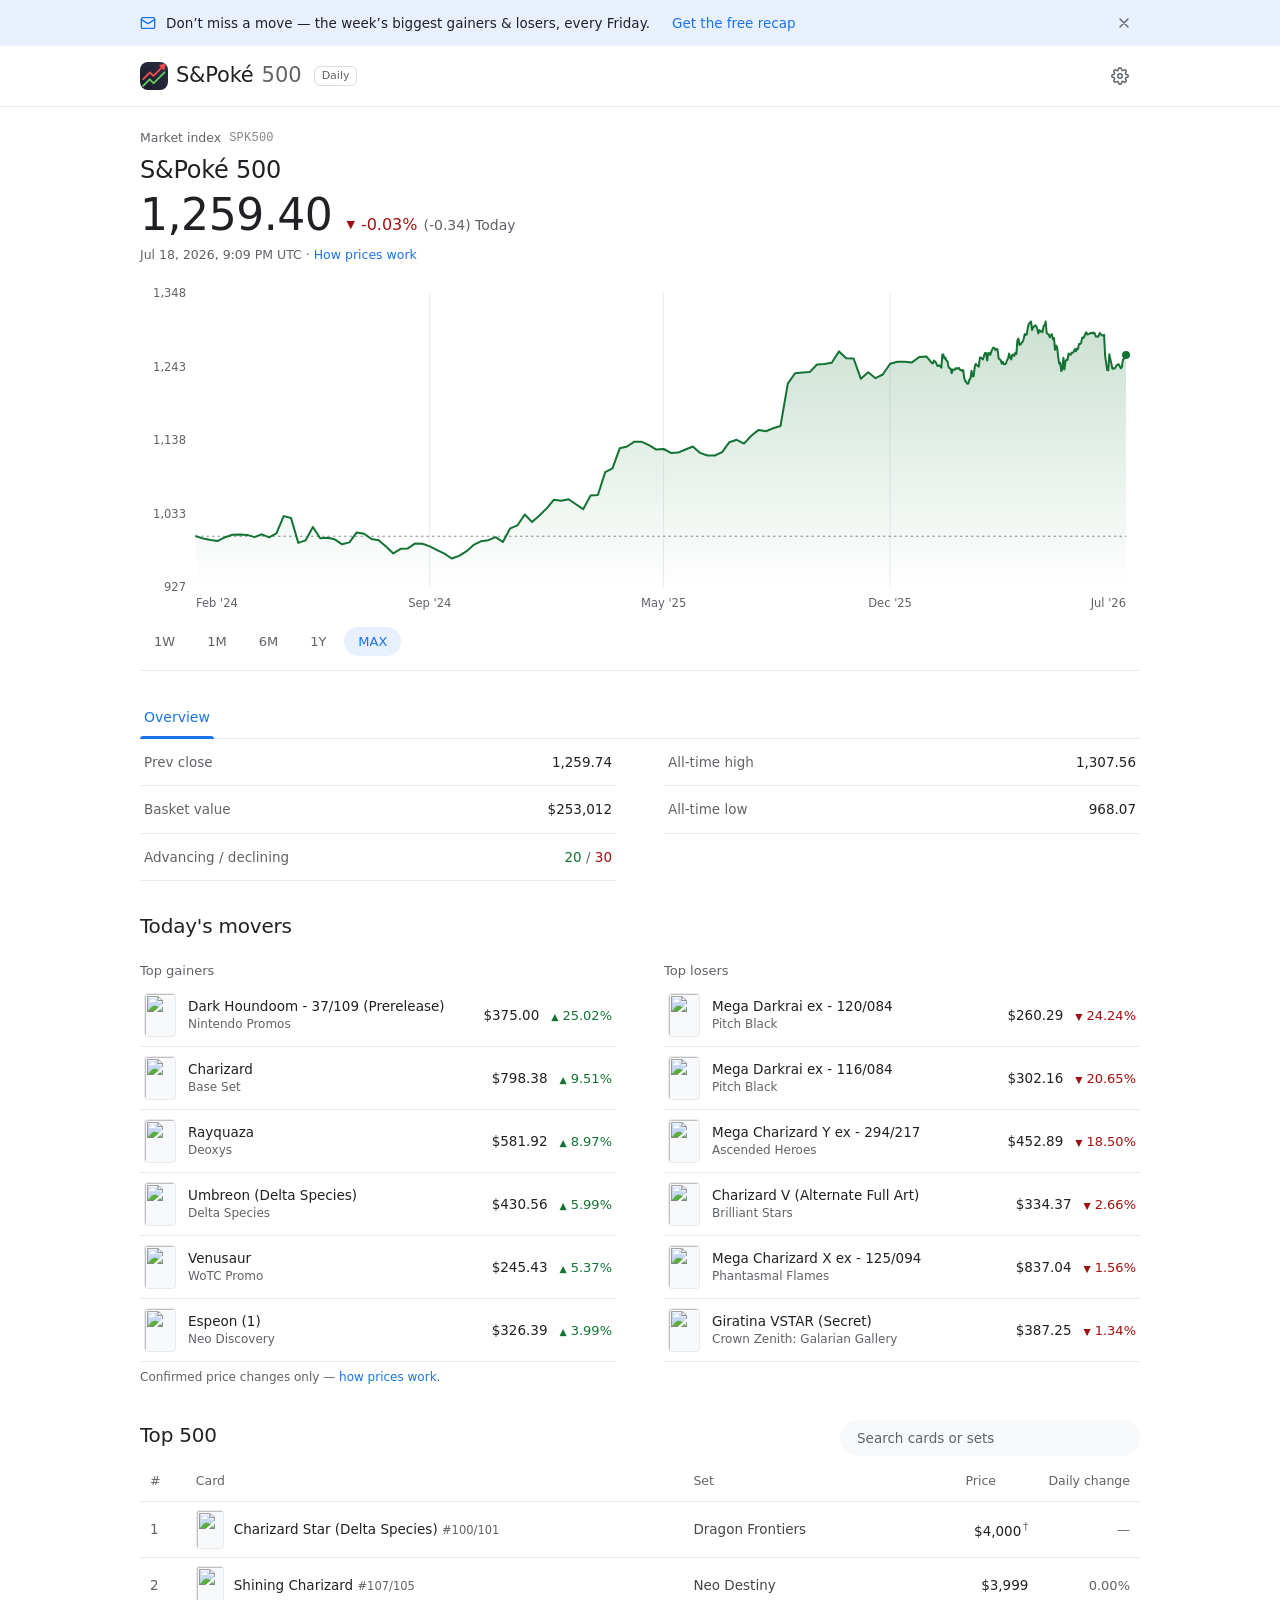
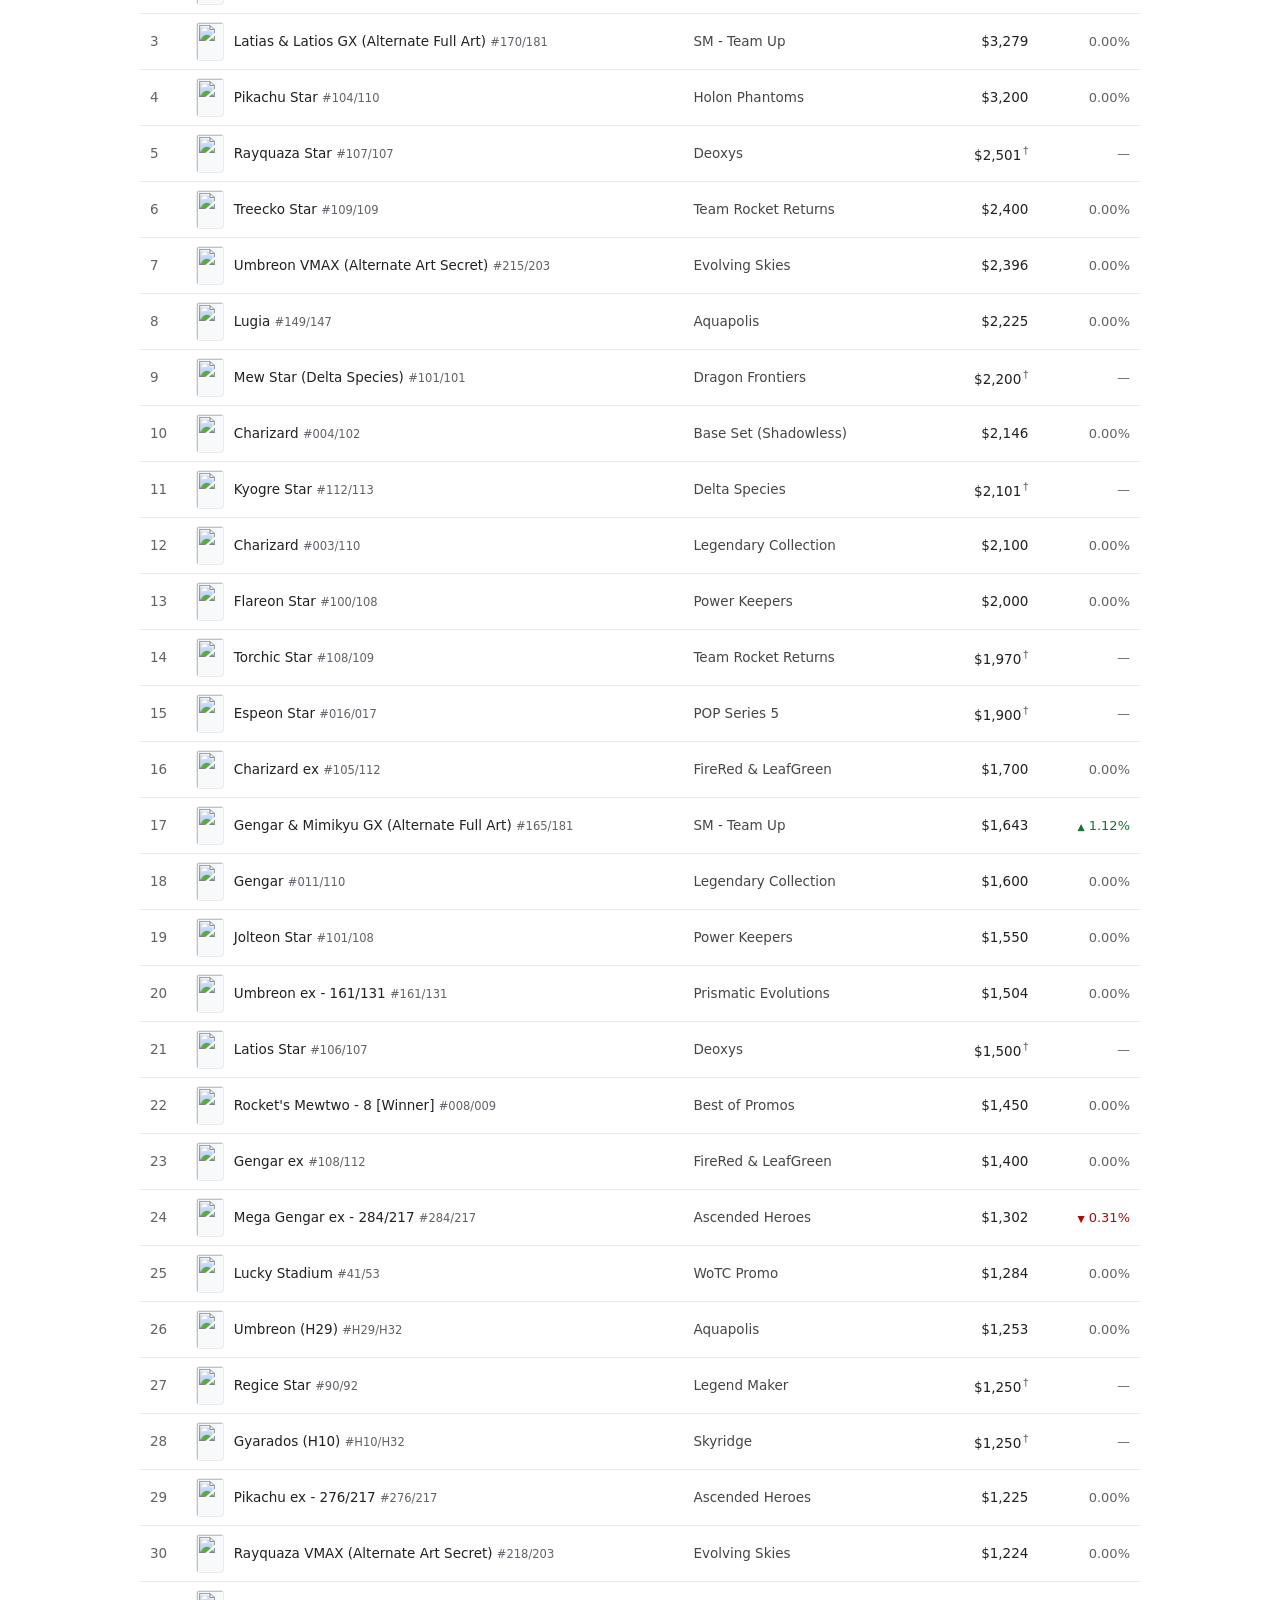
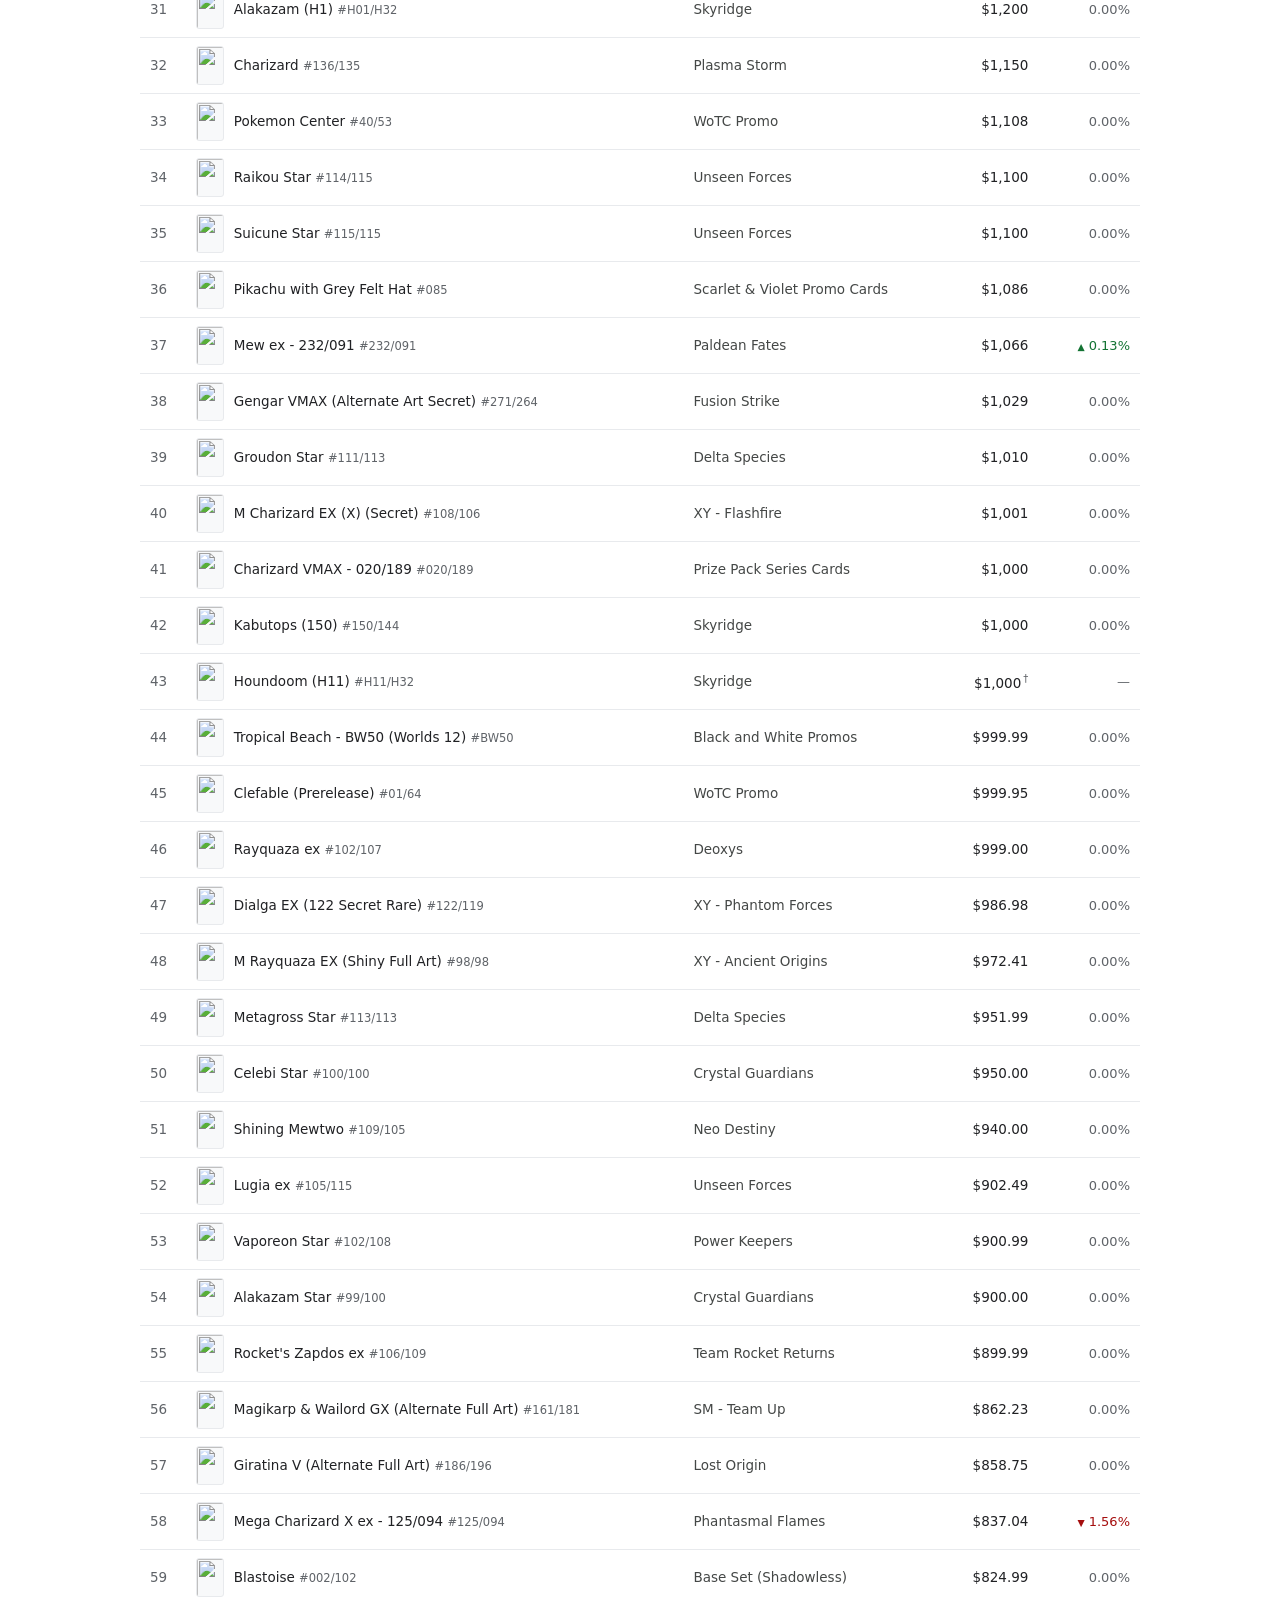
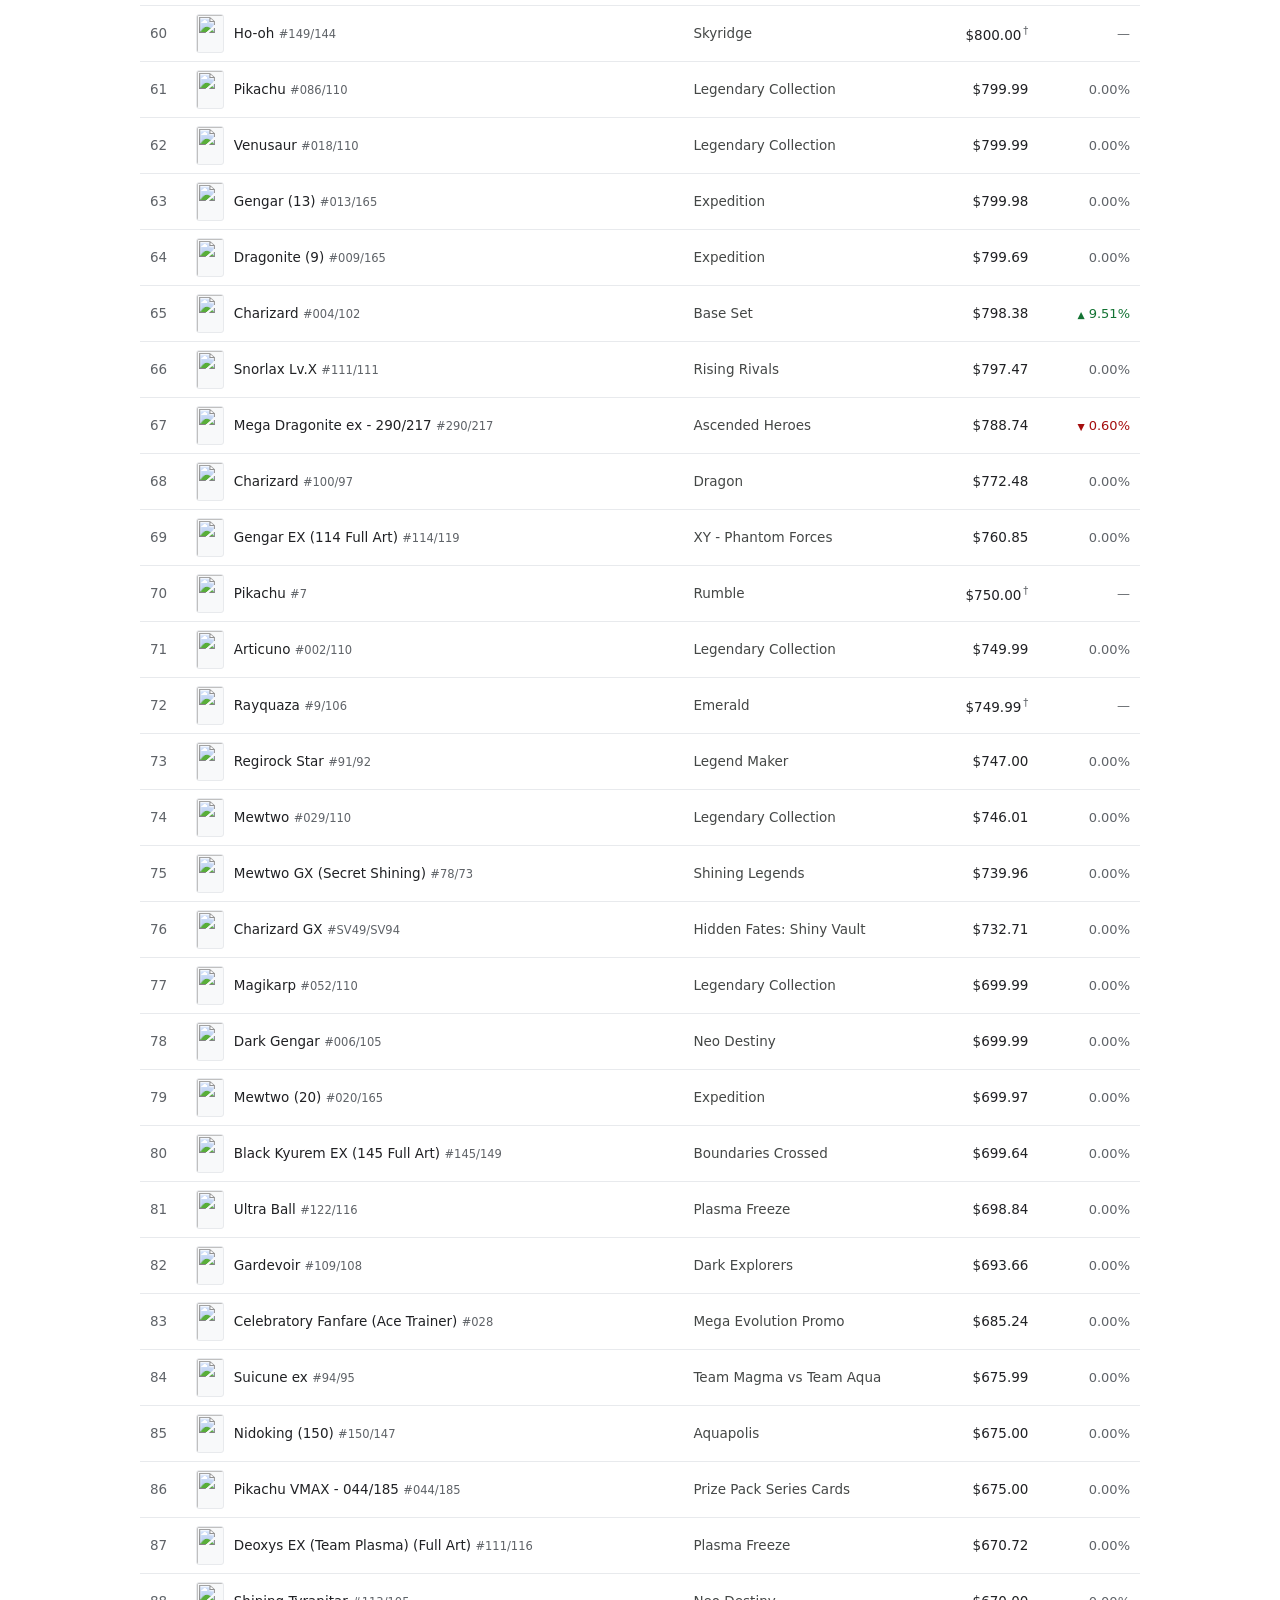
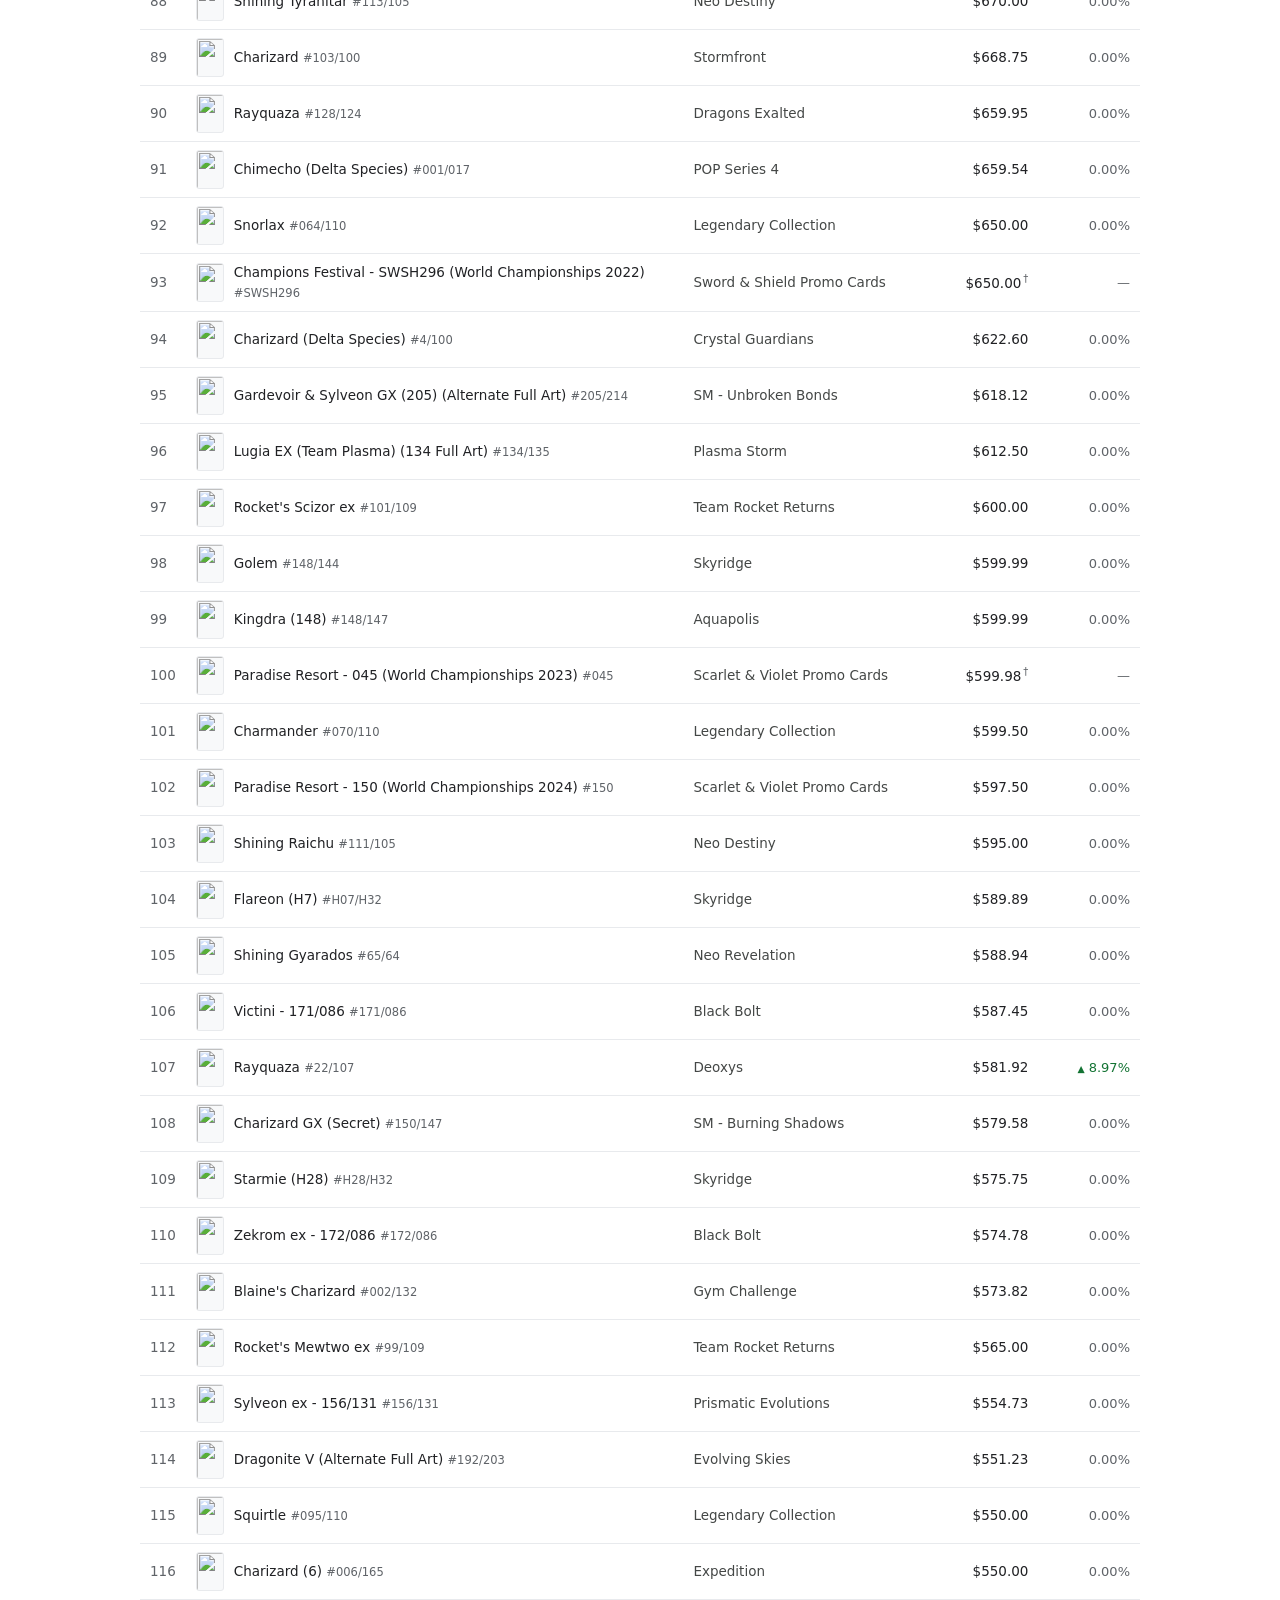
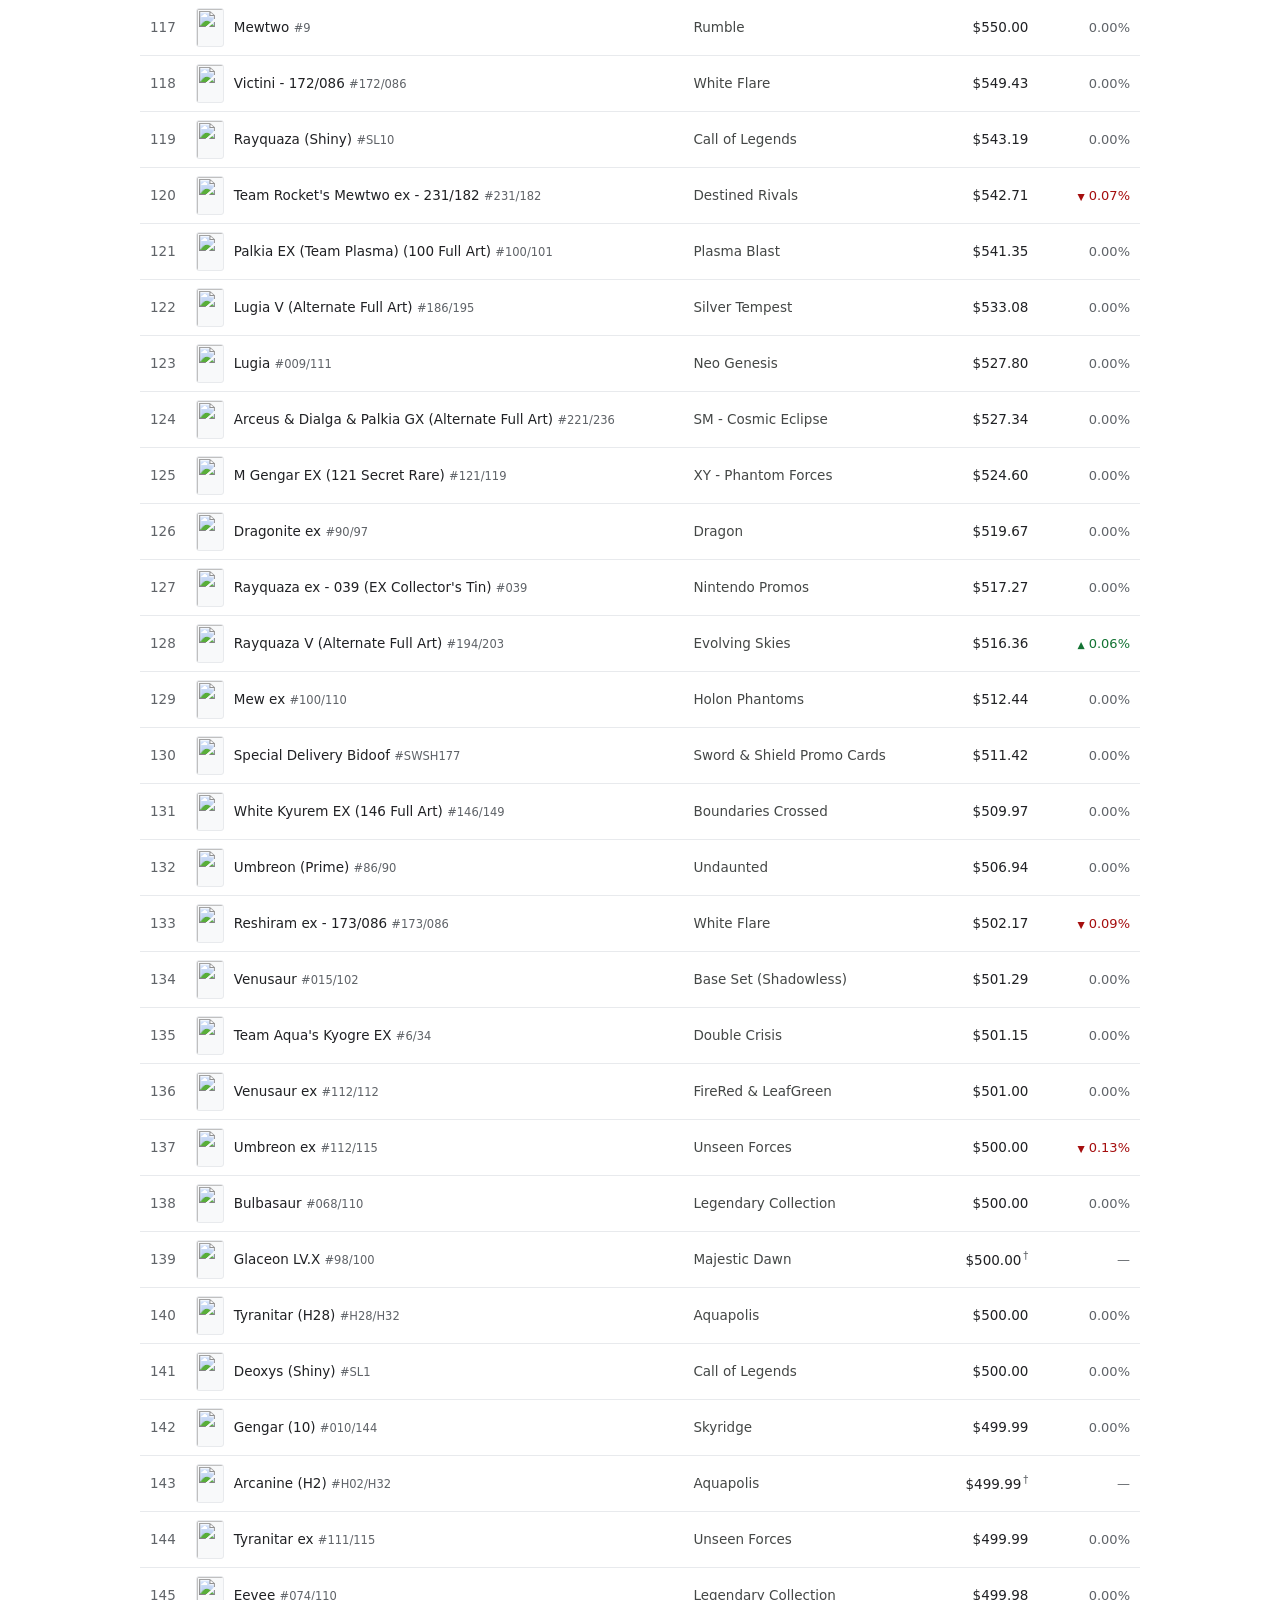
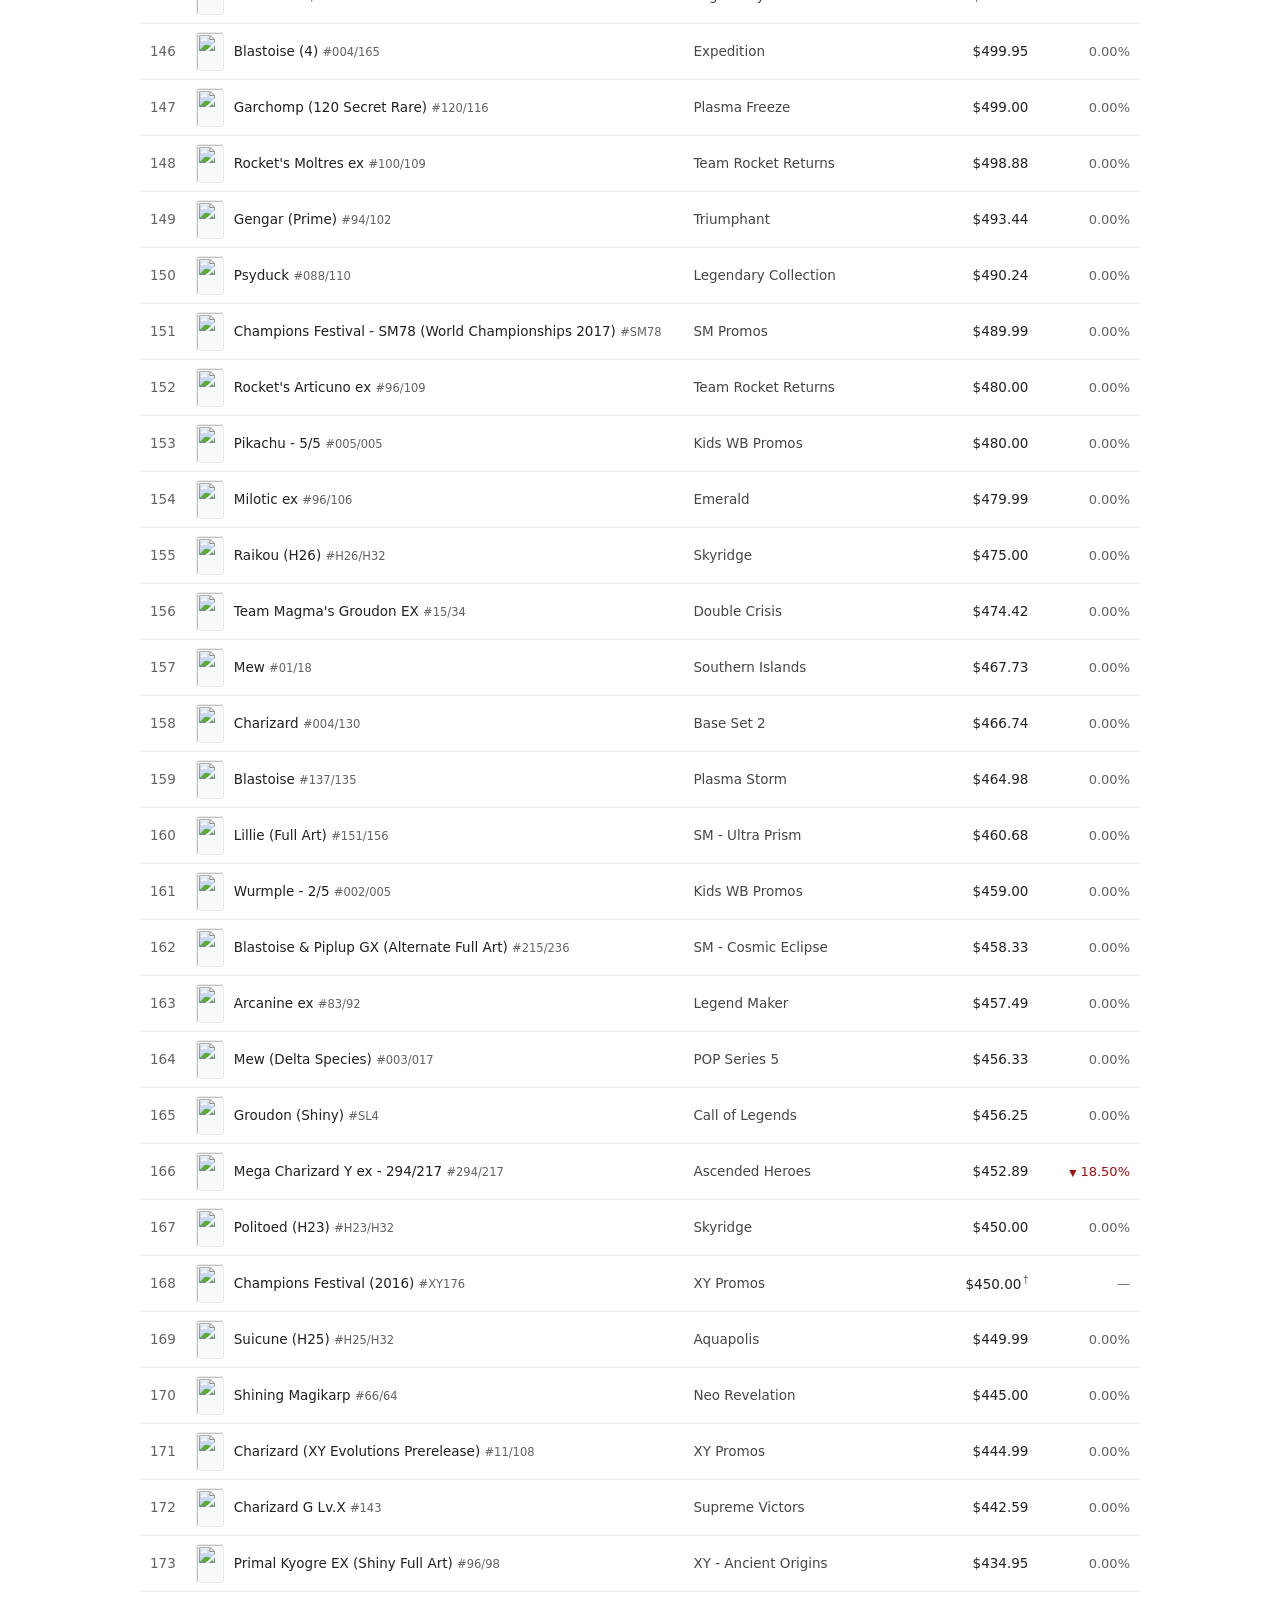
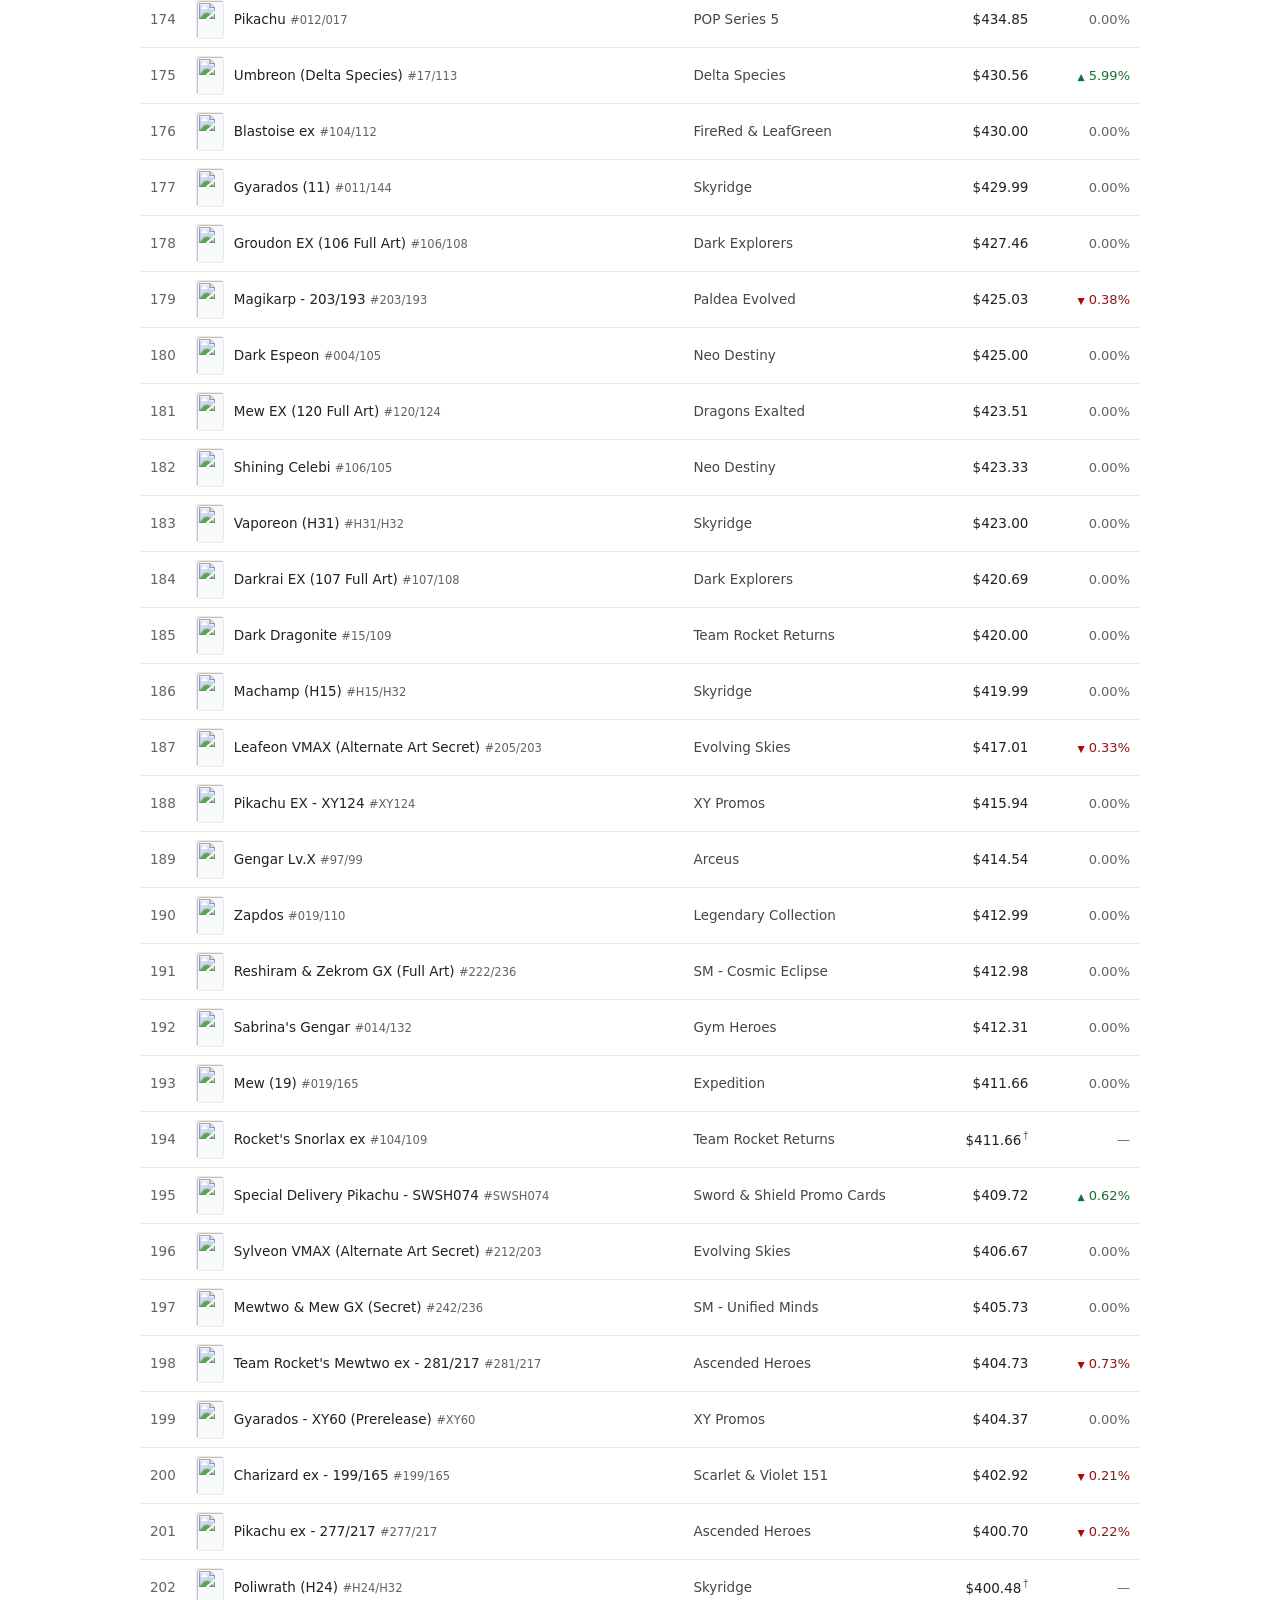
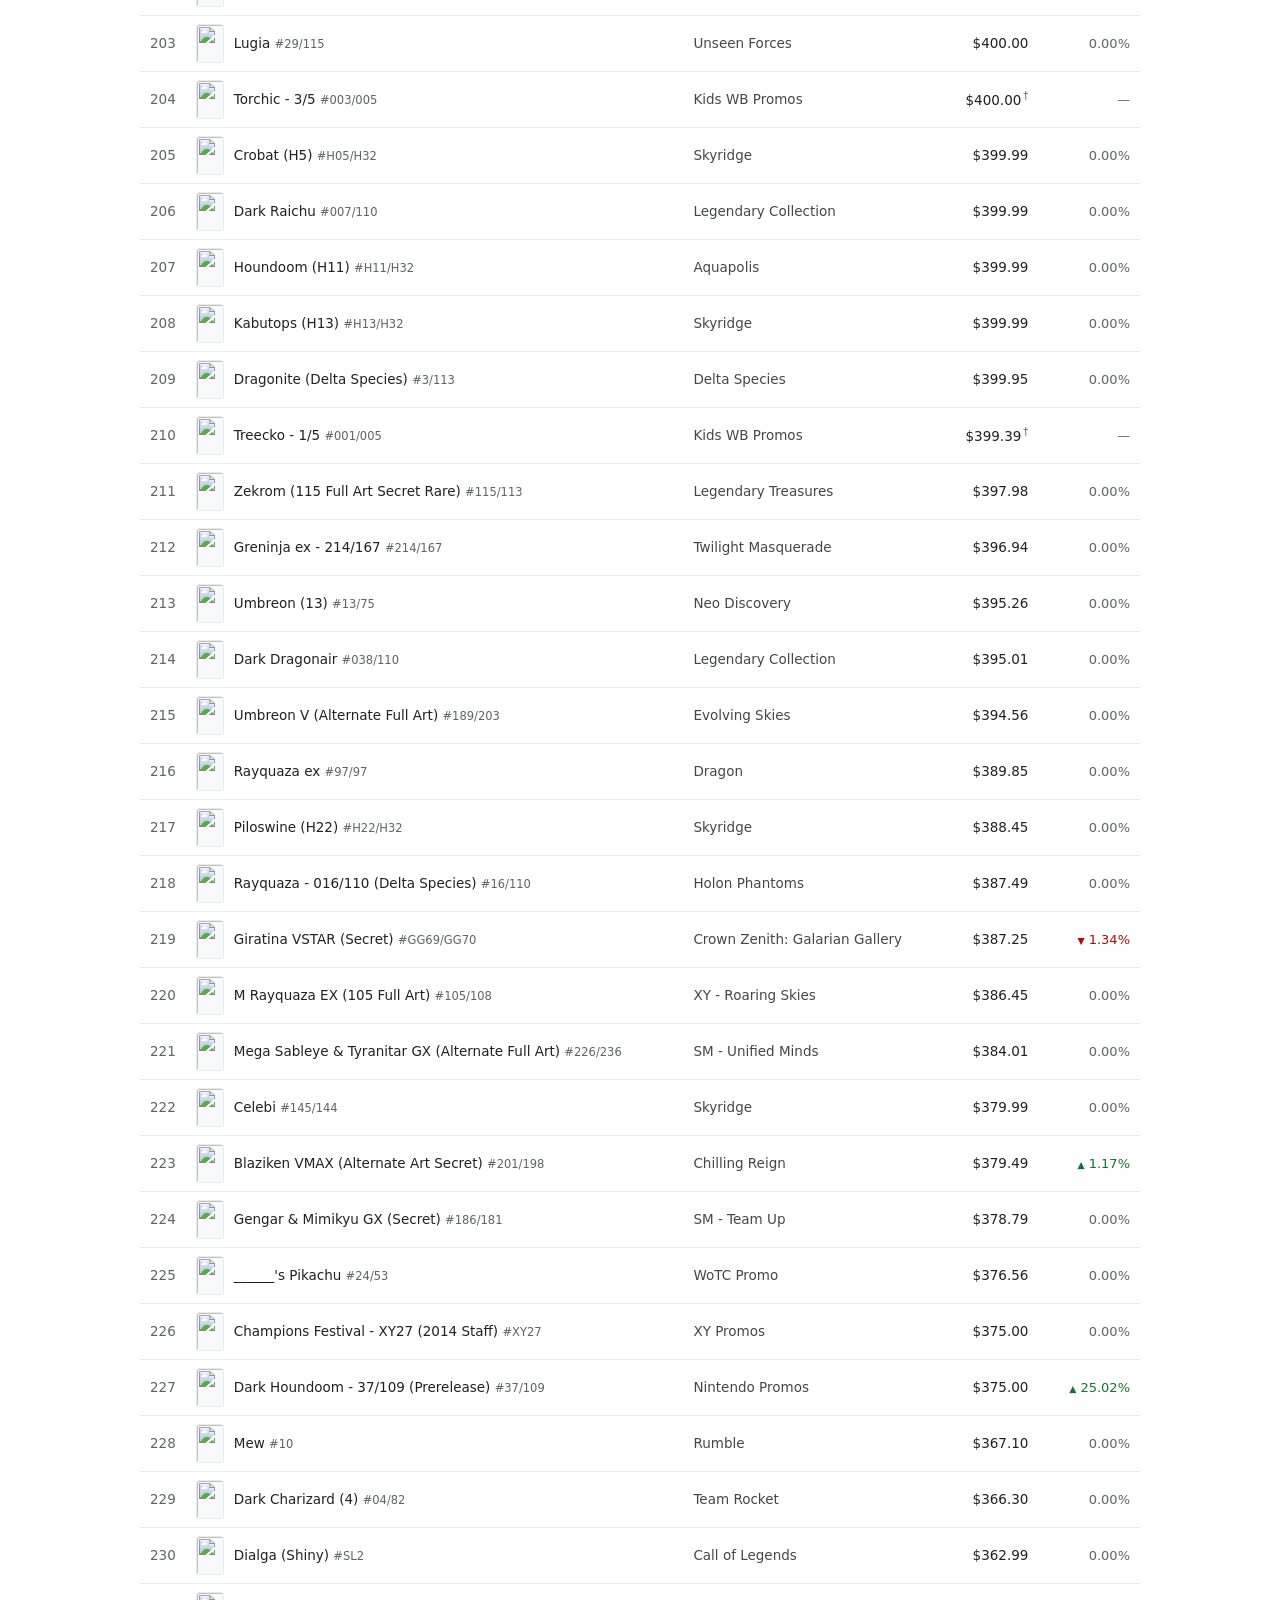
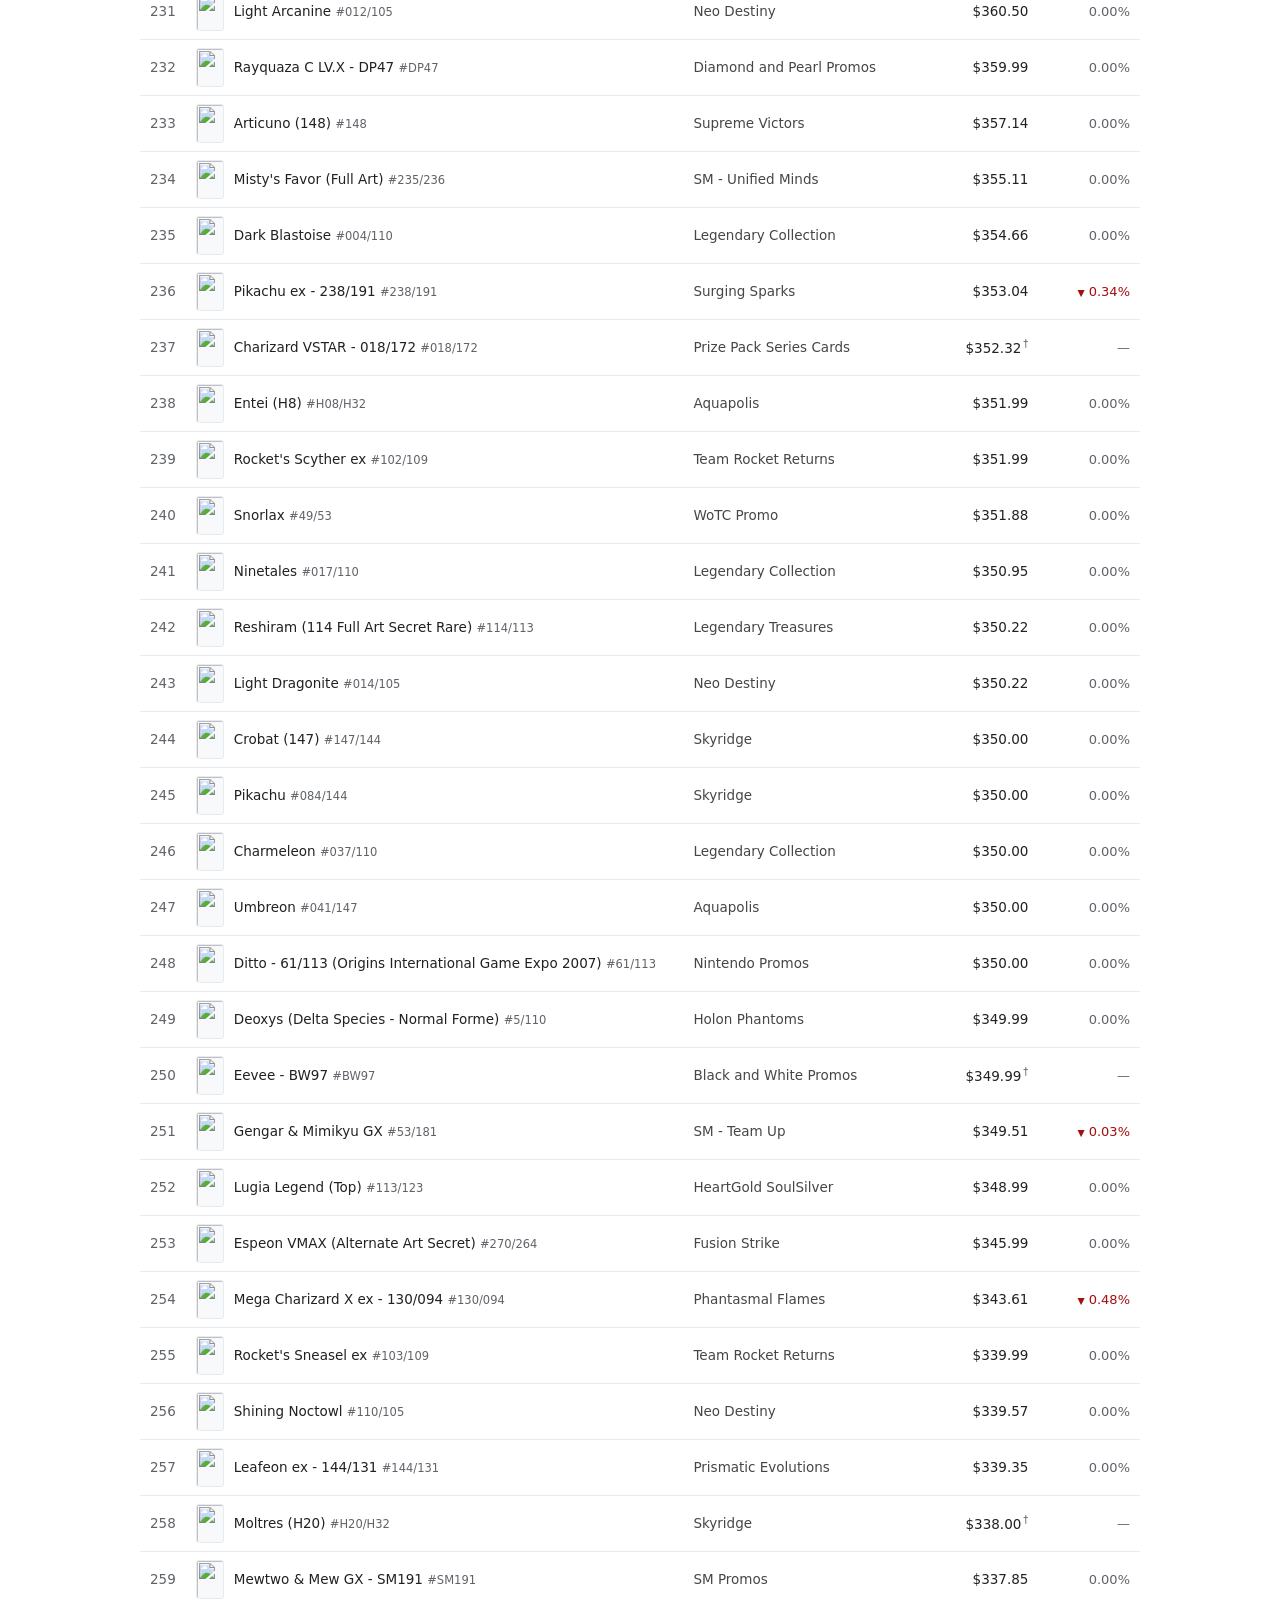
==== commit eab03425: "Movers footnote link text: "how prices work", not "methodology" Owner feedback.  Co-Authored-By: Cla" ====
--- a/docs/index.html
+++ b/docs/index.html
@@ -153,7 +153,7 @@
           <ul id="losers" class="mover-list"></ul>
         </div>
       </div>
-      <p class="table-note" id="movers-note">Confirmed price changes only — <a href="#methodology">methodology</a>.</p>
+      <p class="table-note" id="movers-note">Confirmed price changes only — <a href="#methodology">how prices work</a>.</p>
     </section>
 
     <!-- Constituents -->
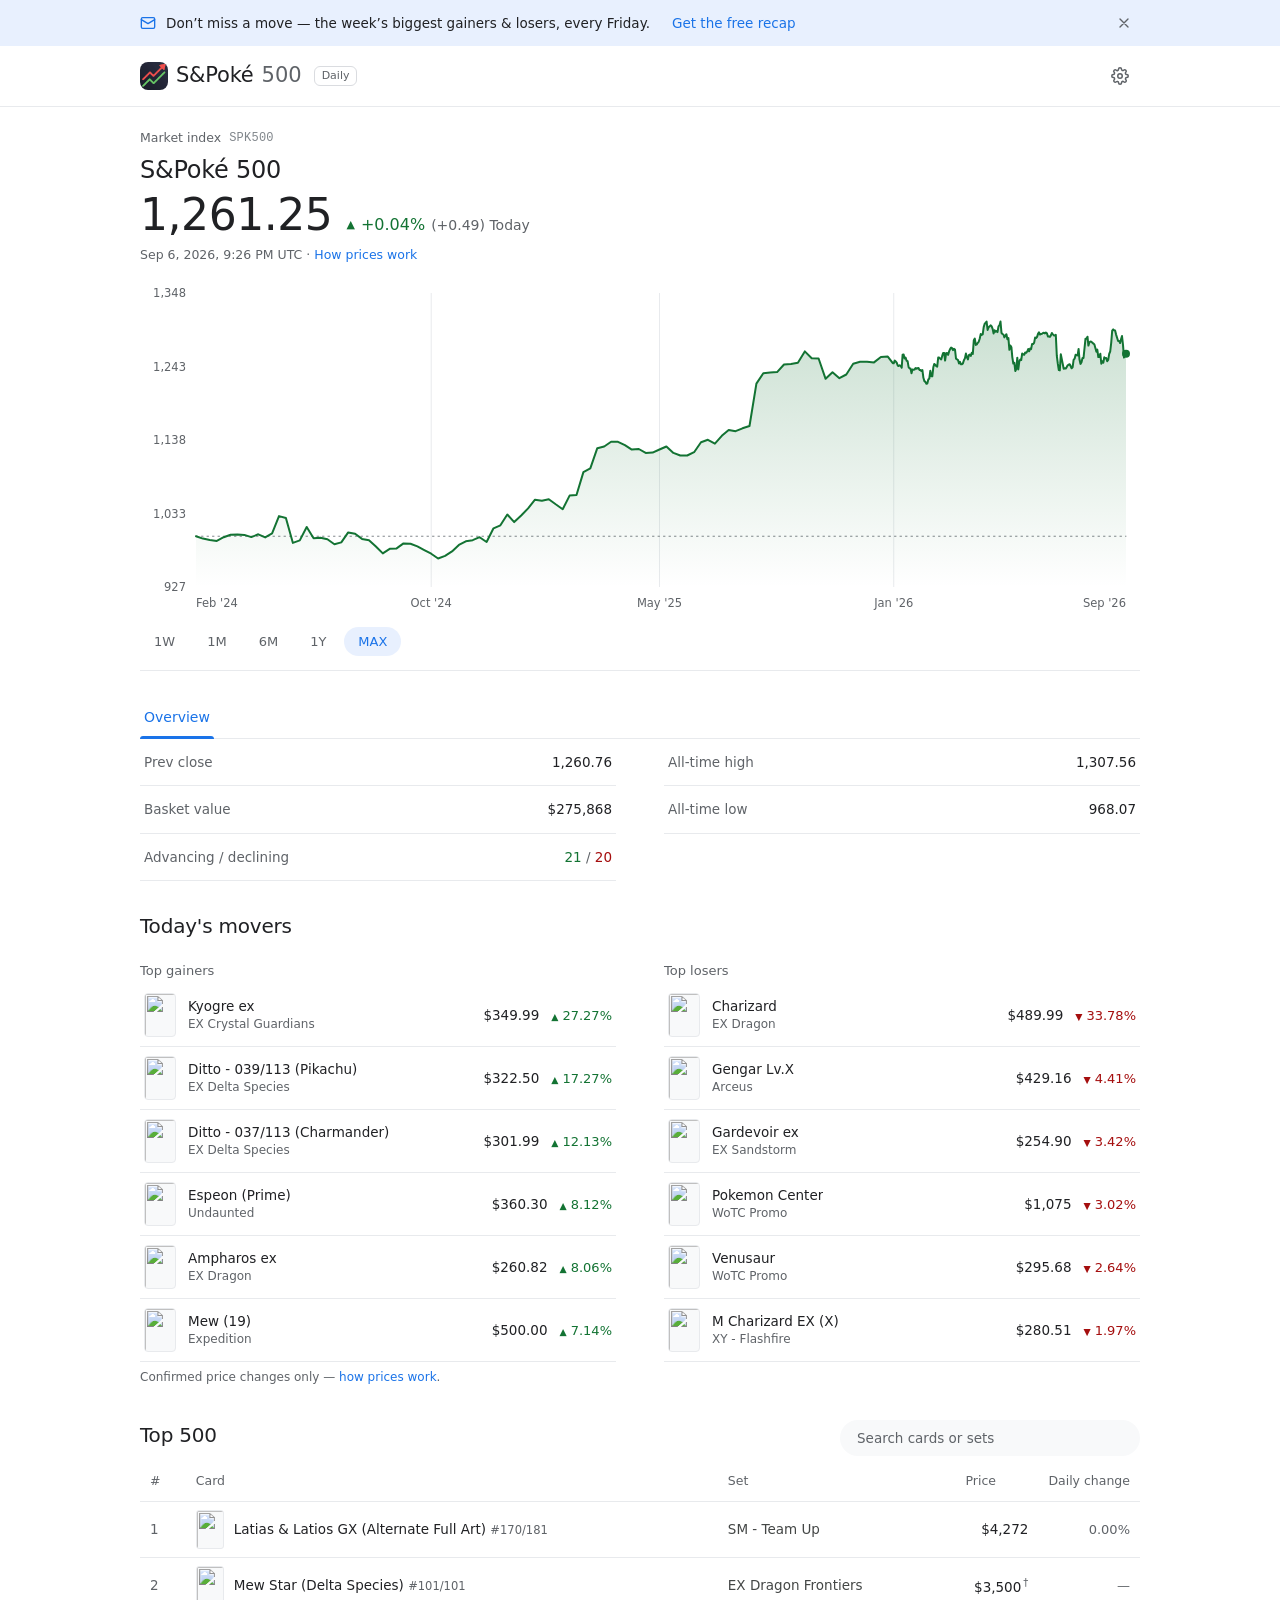
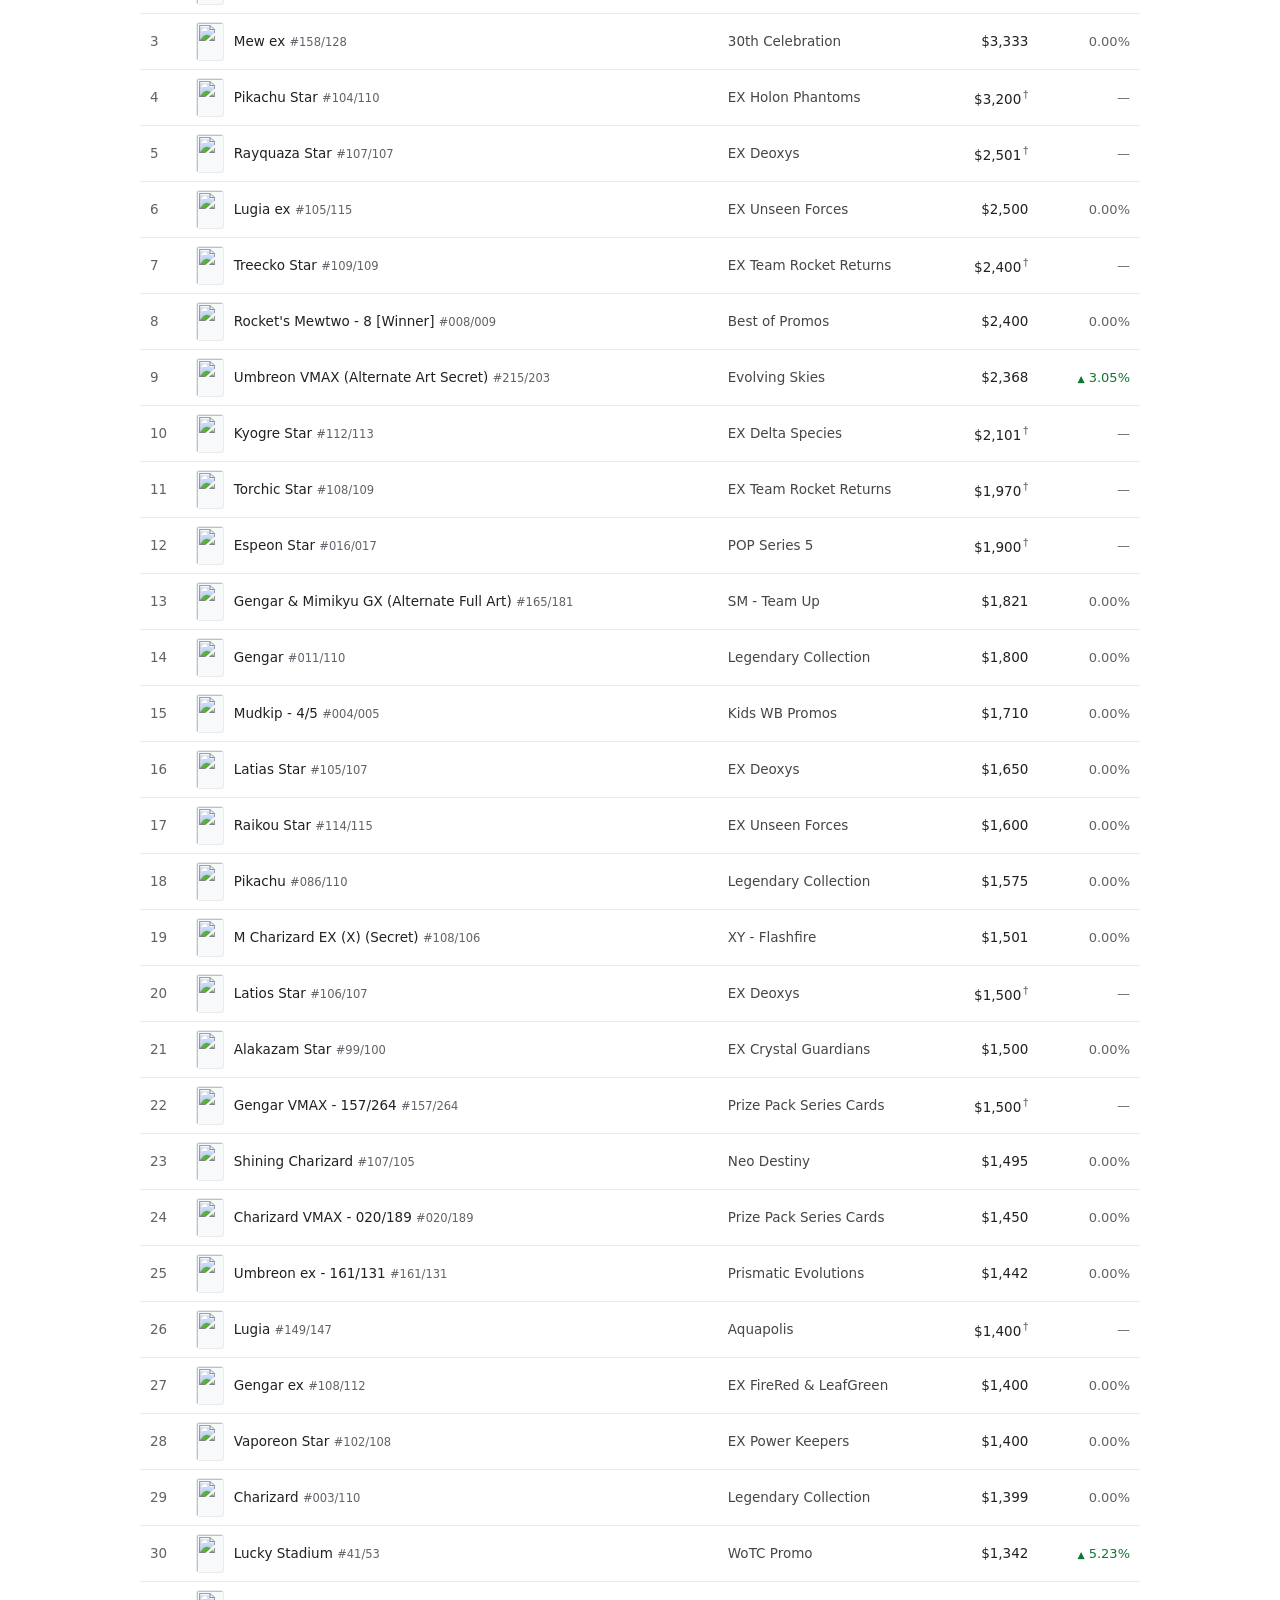
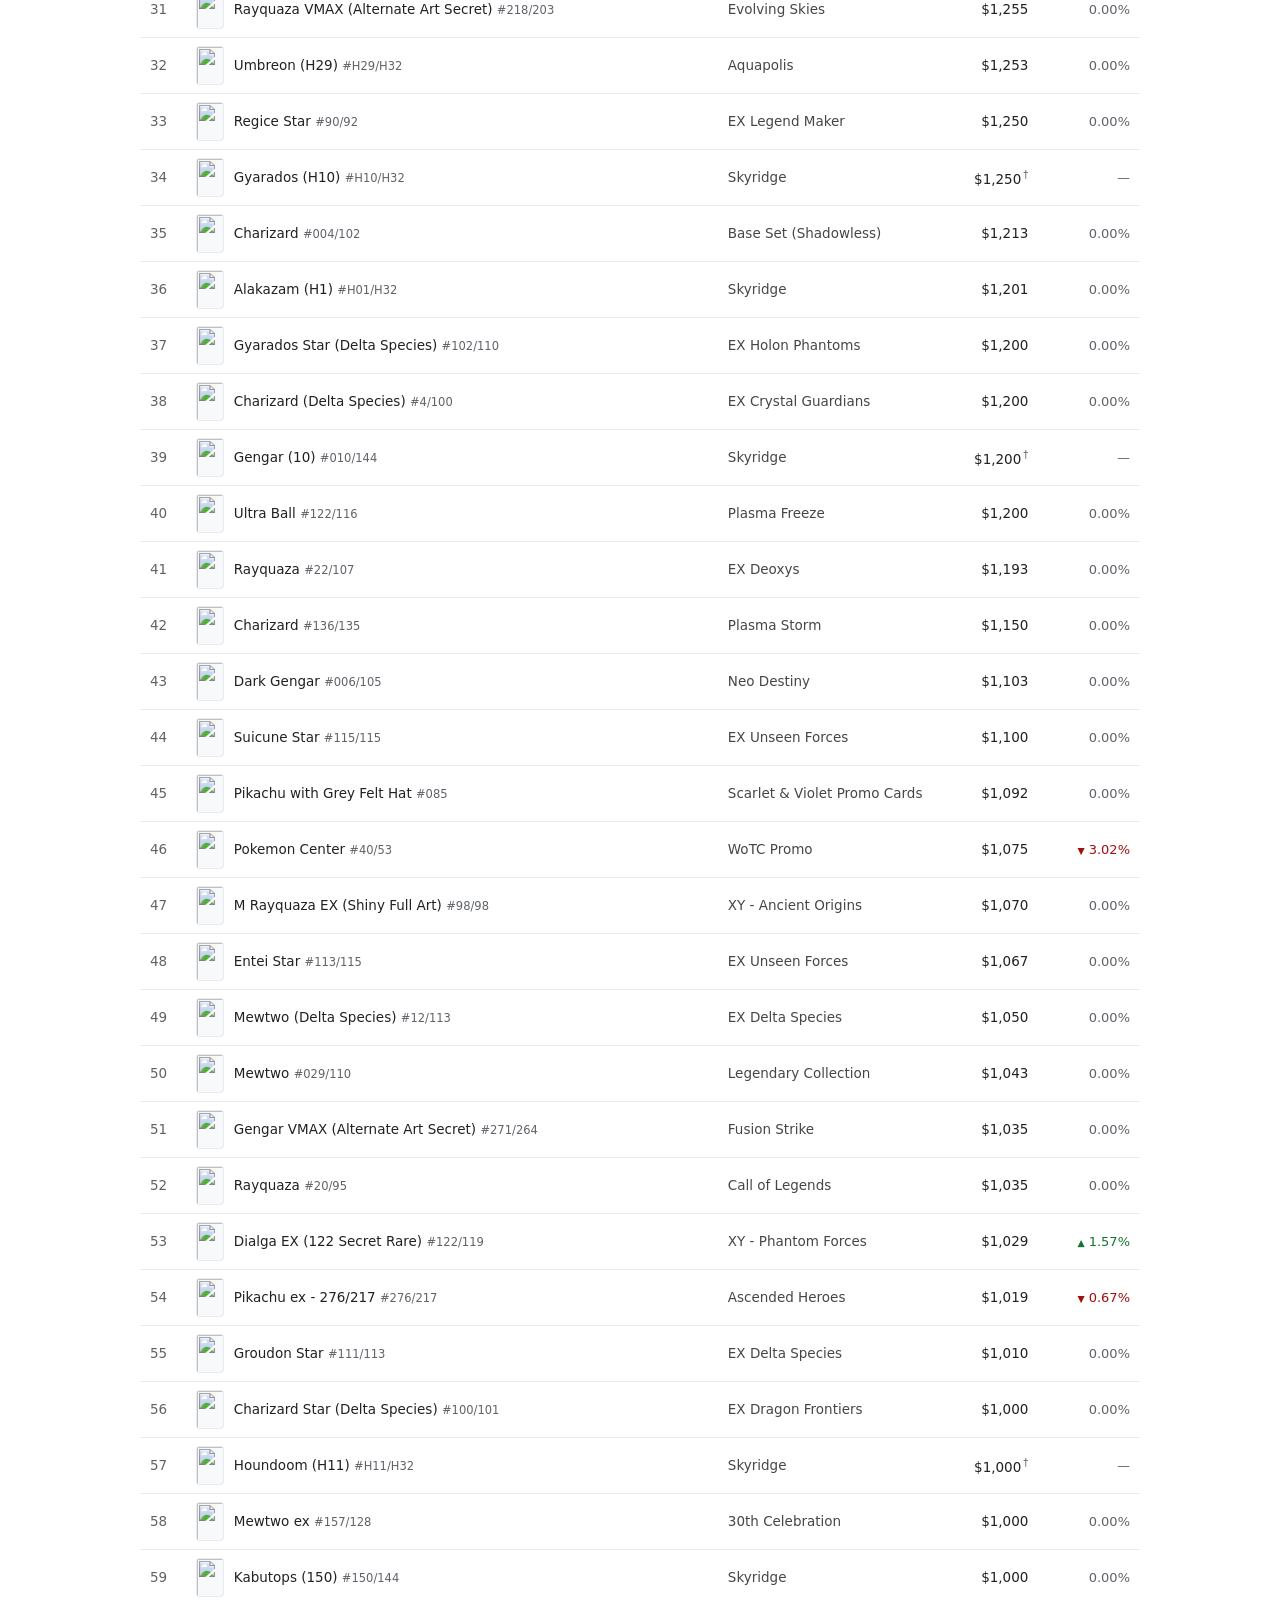
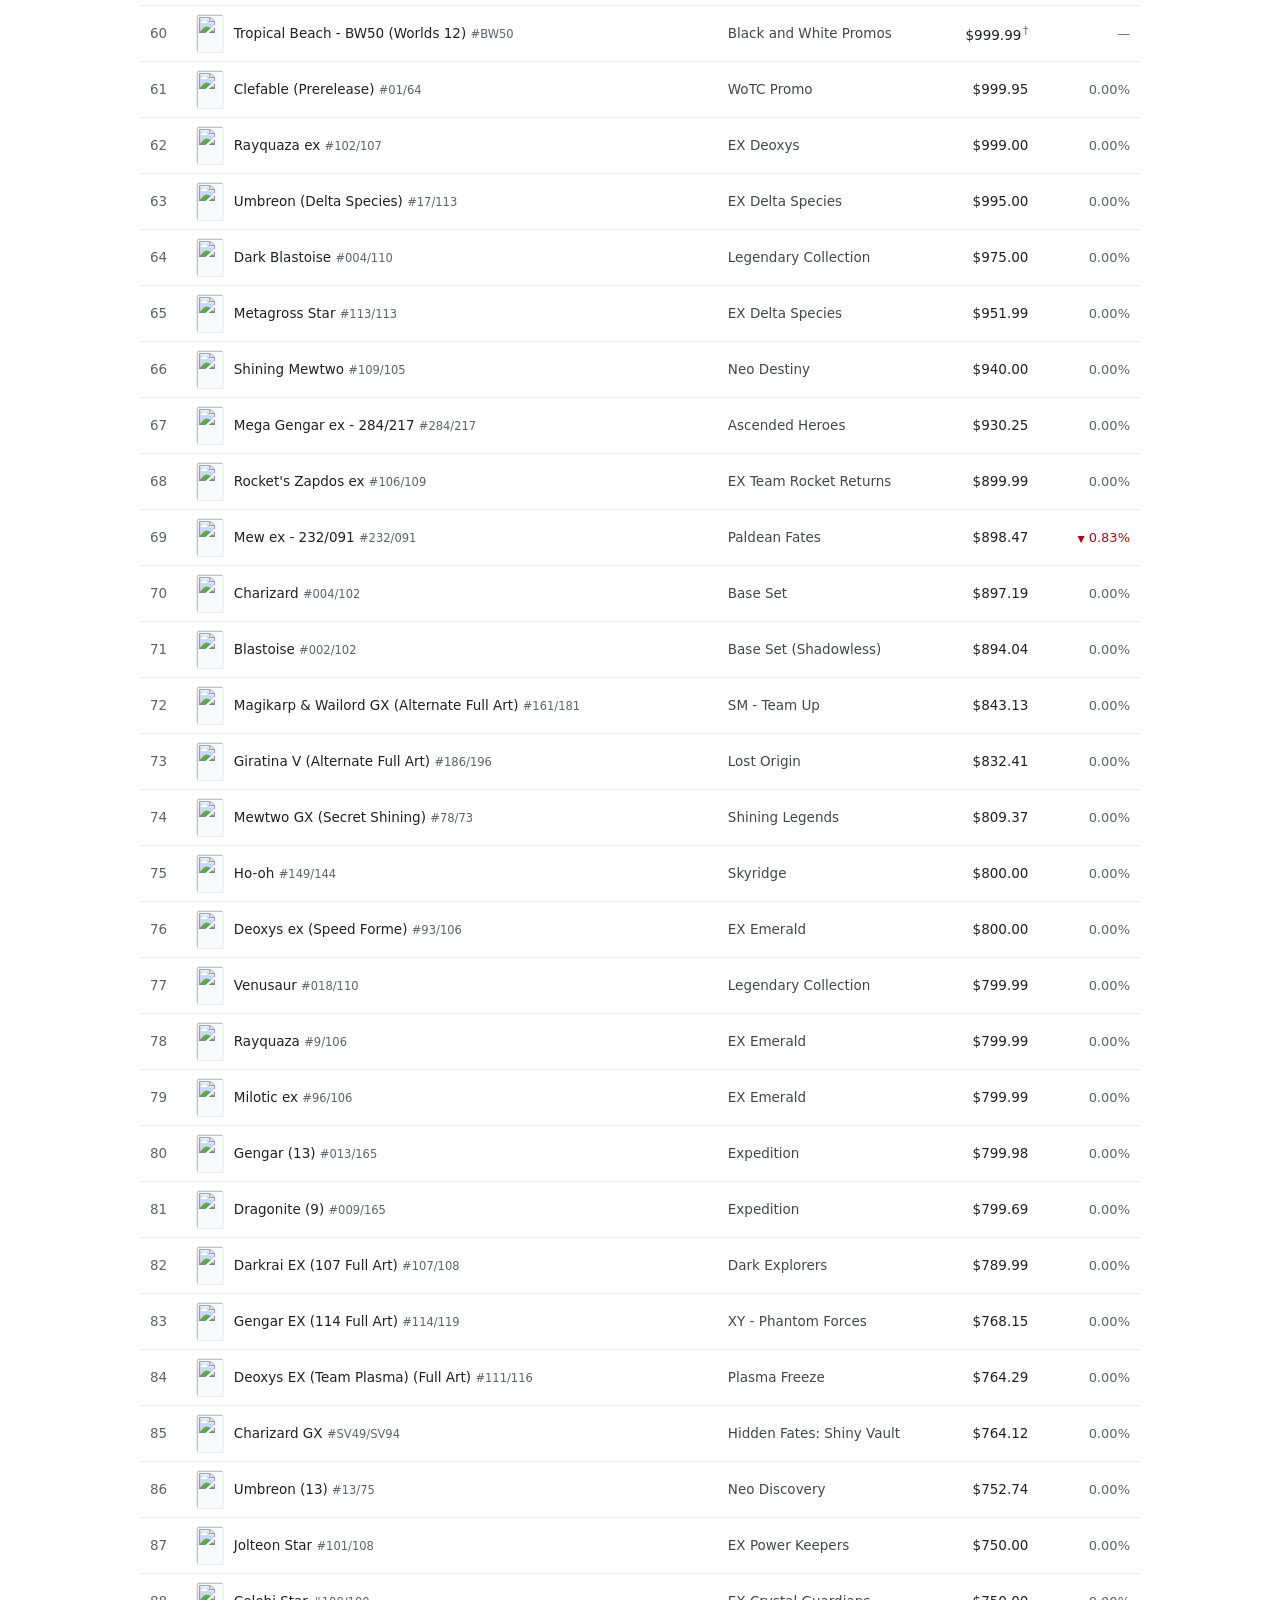
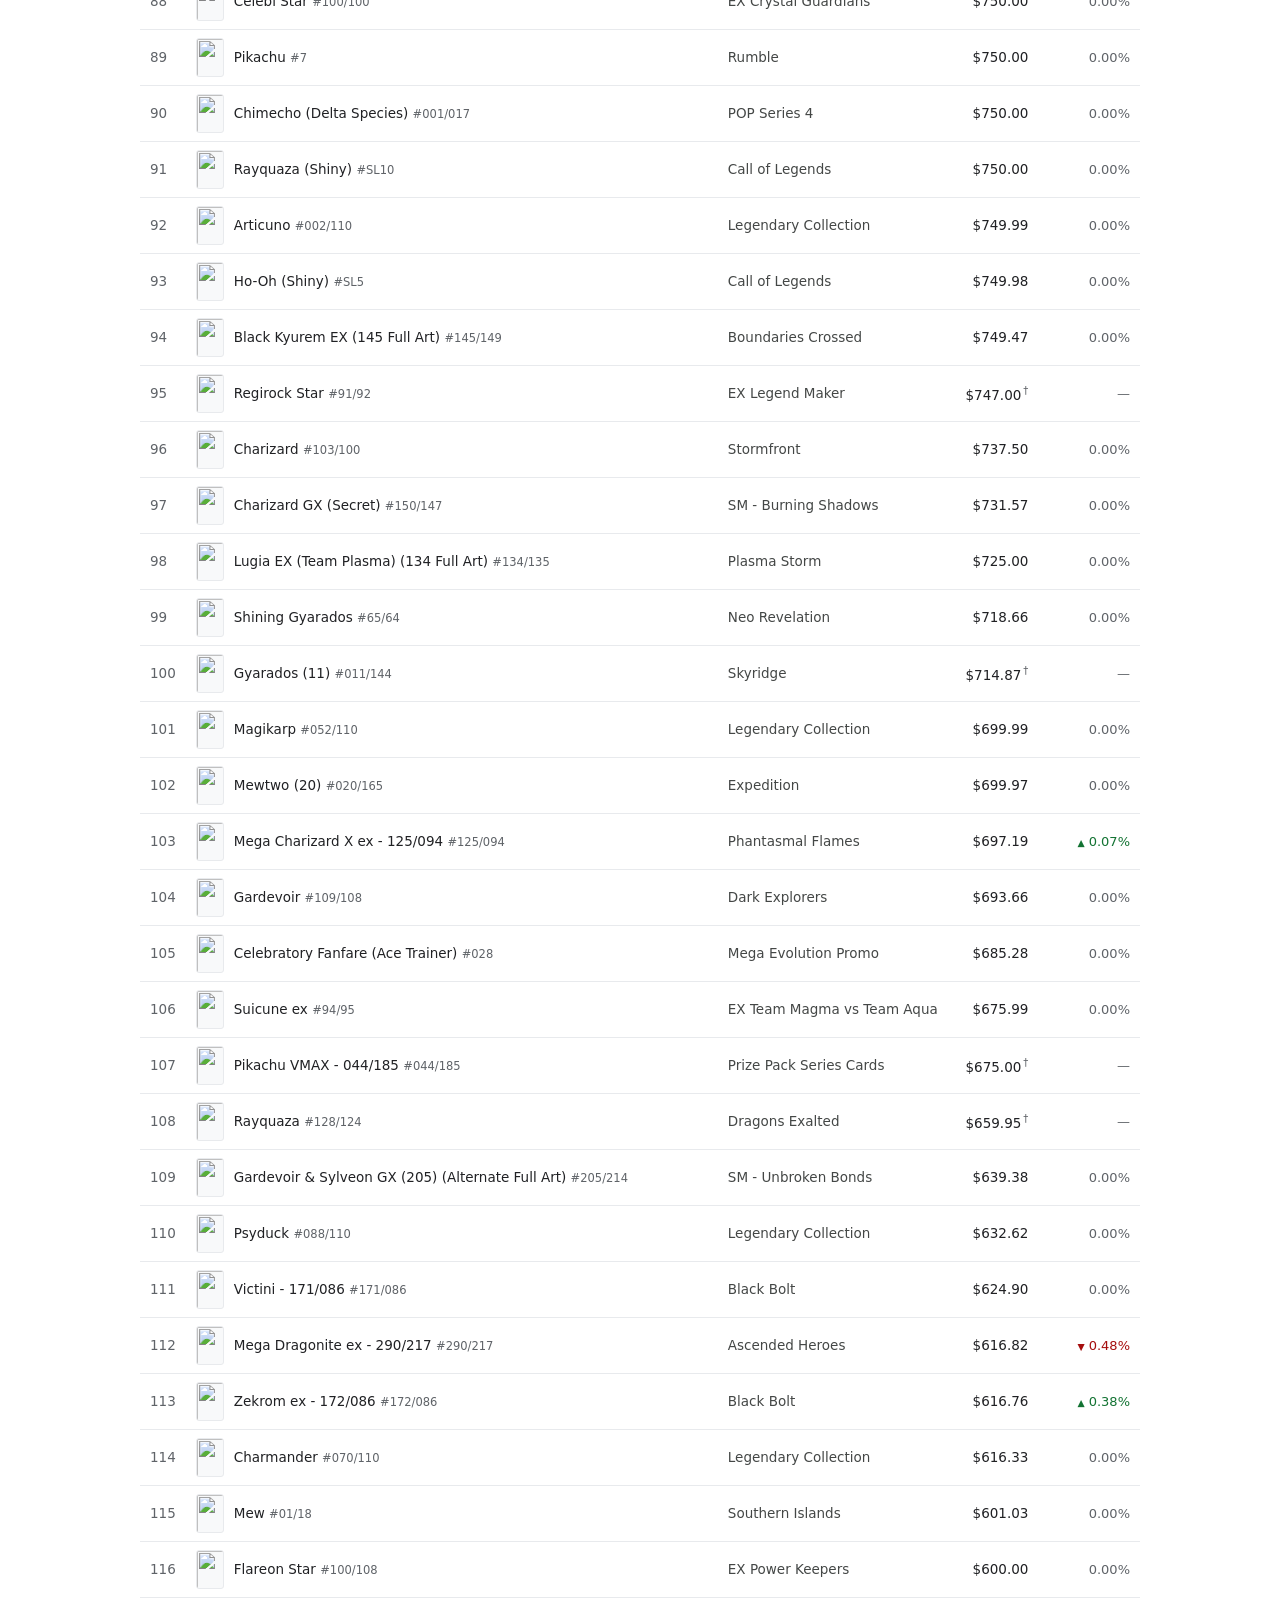
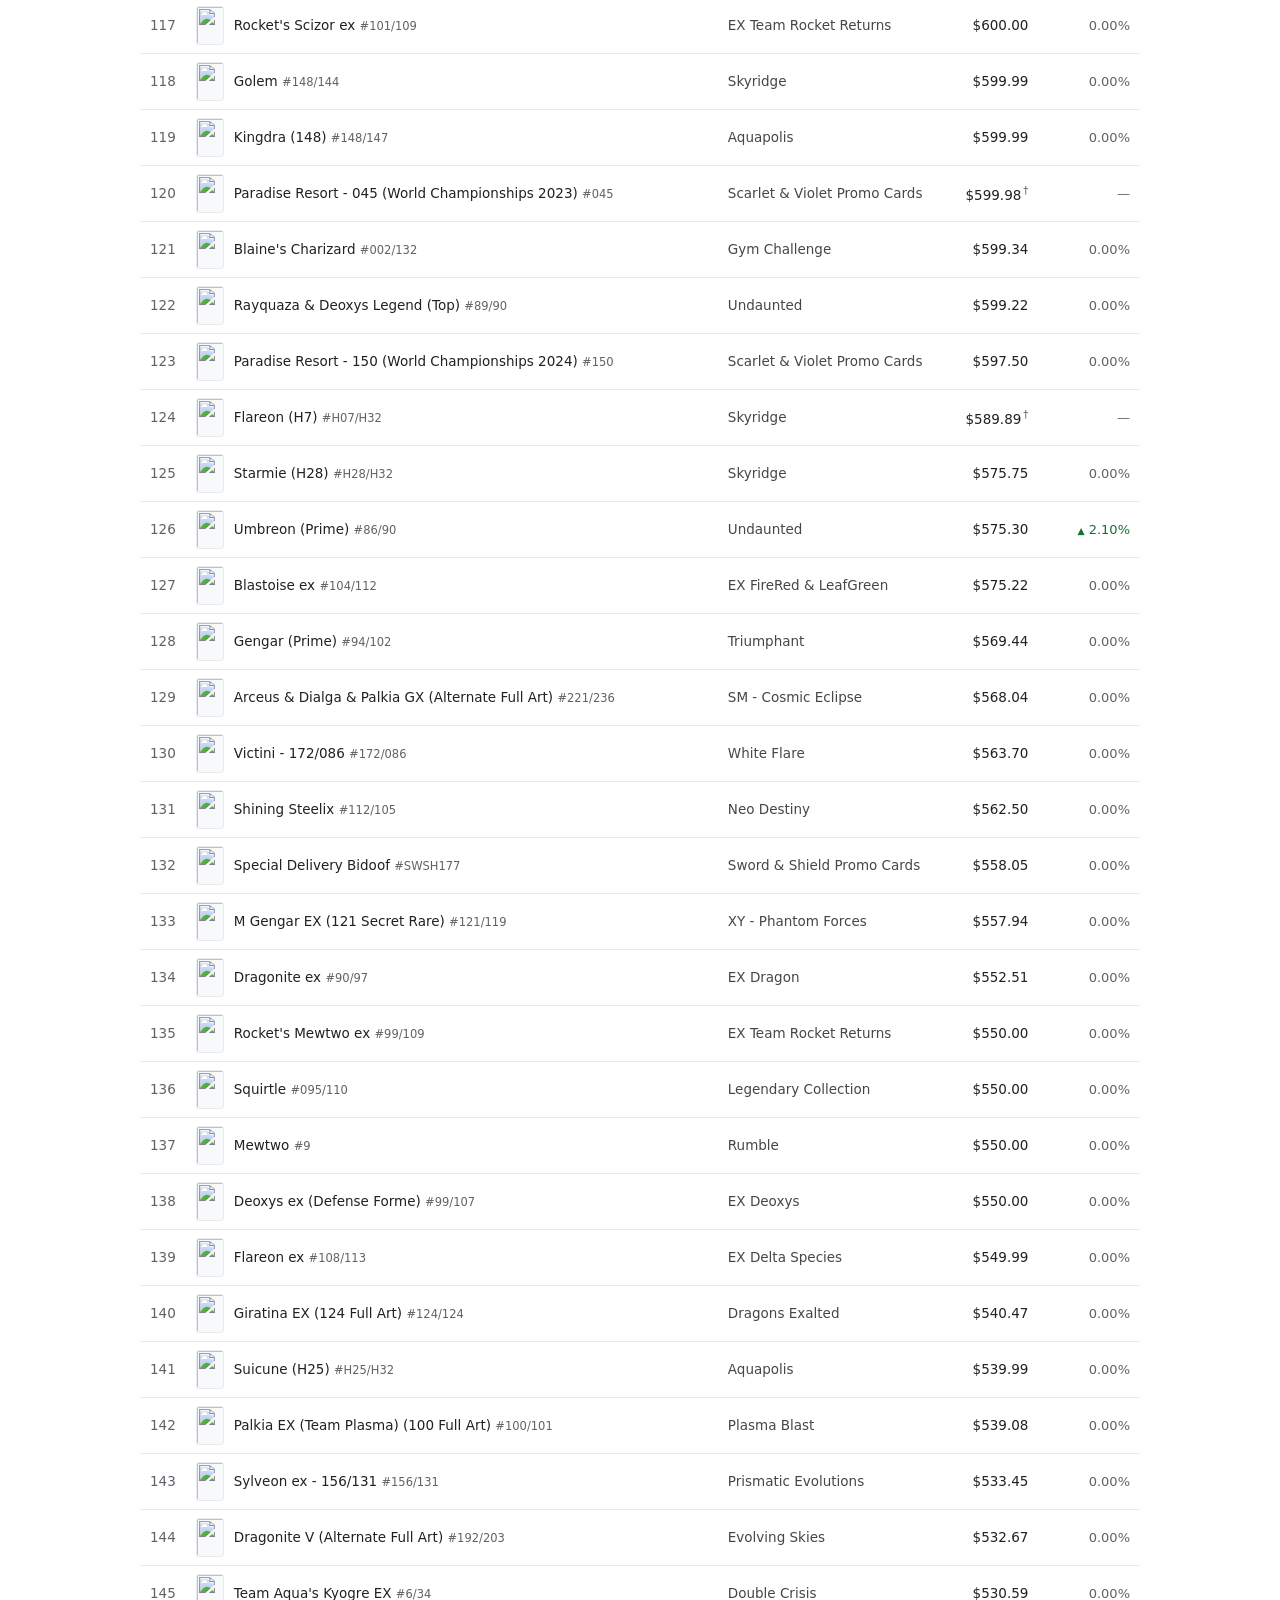
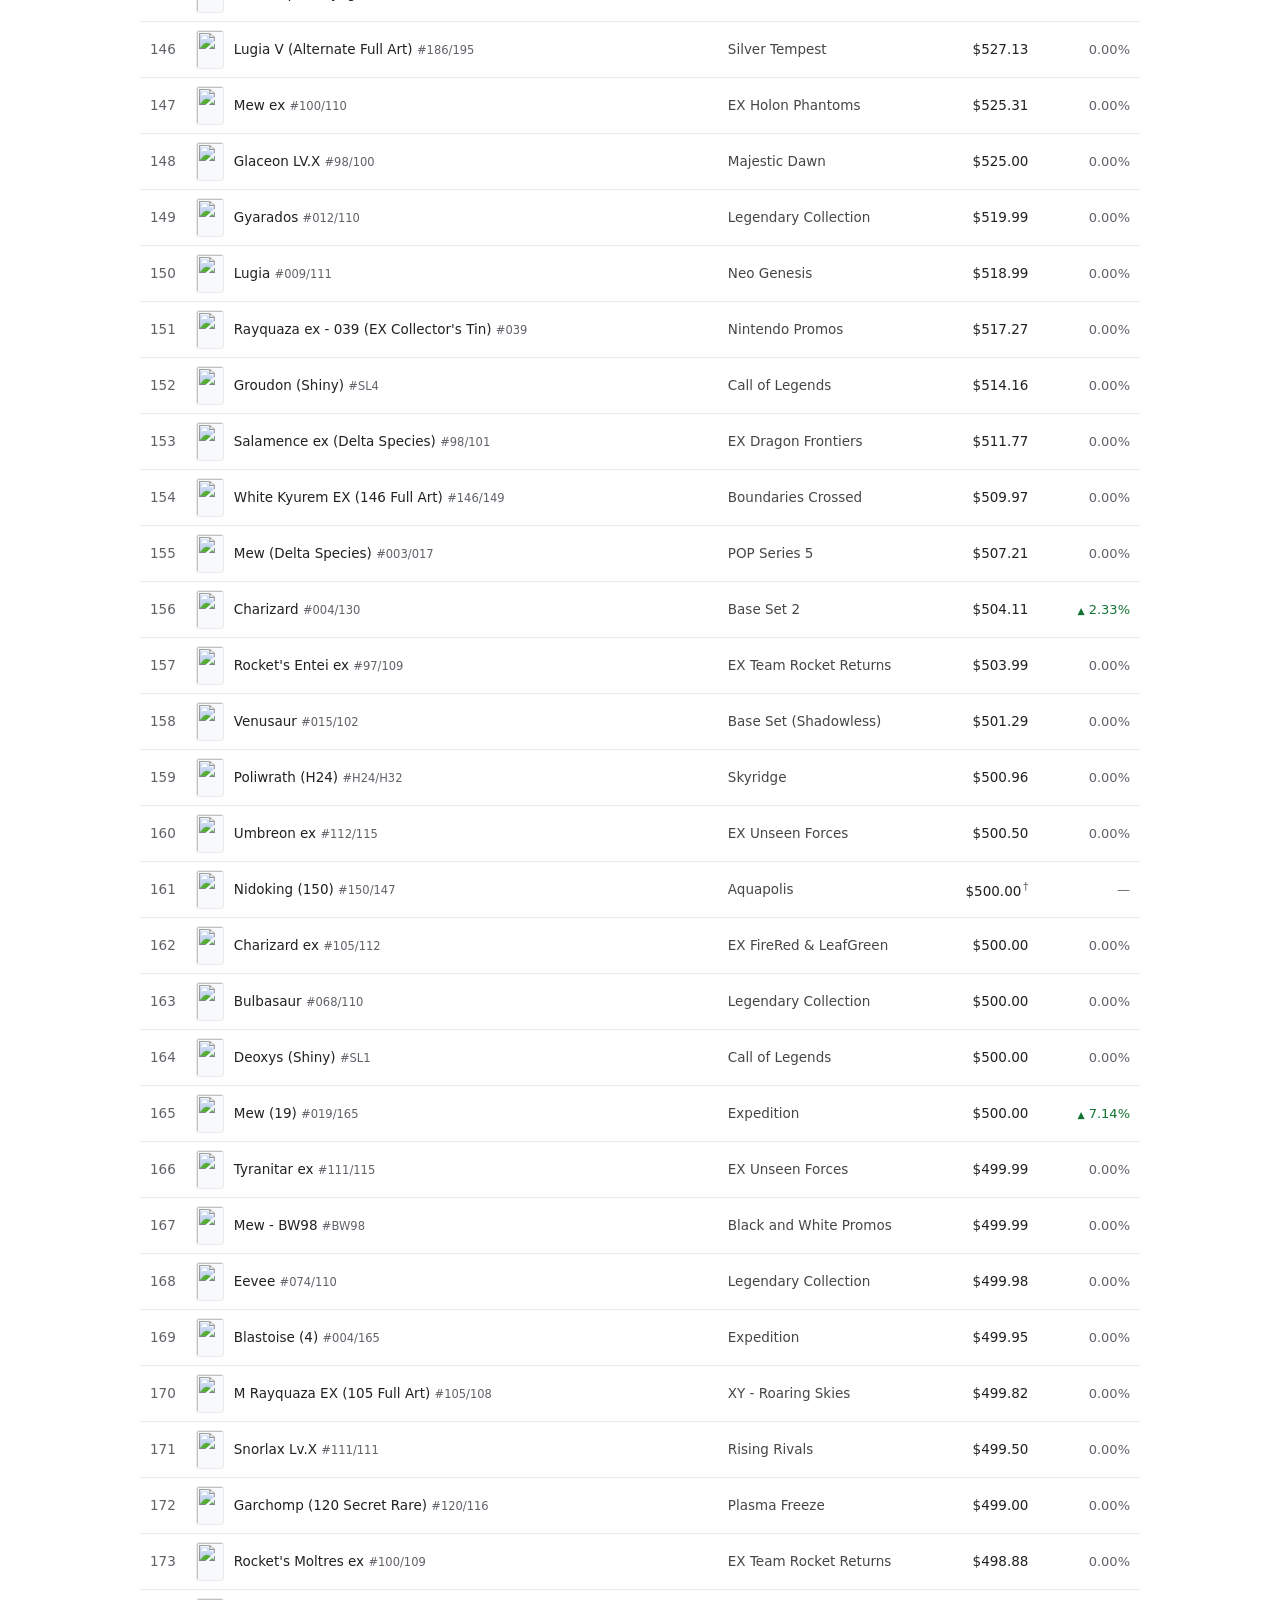
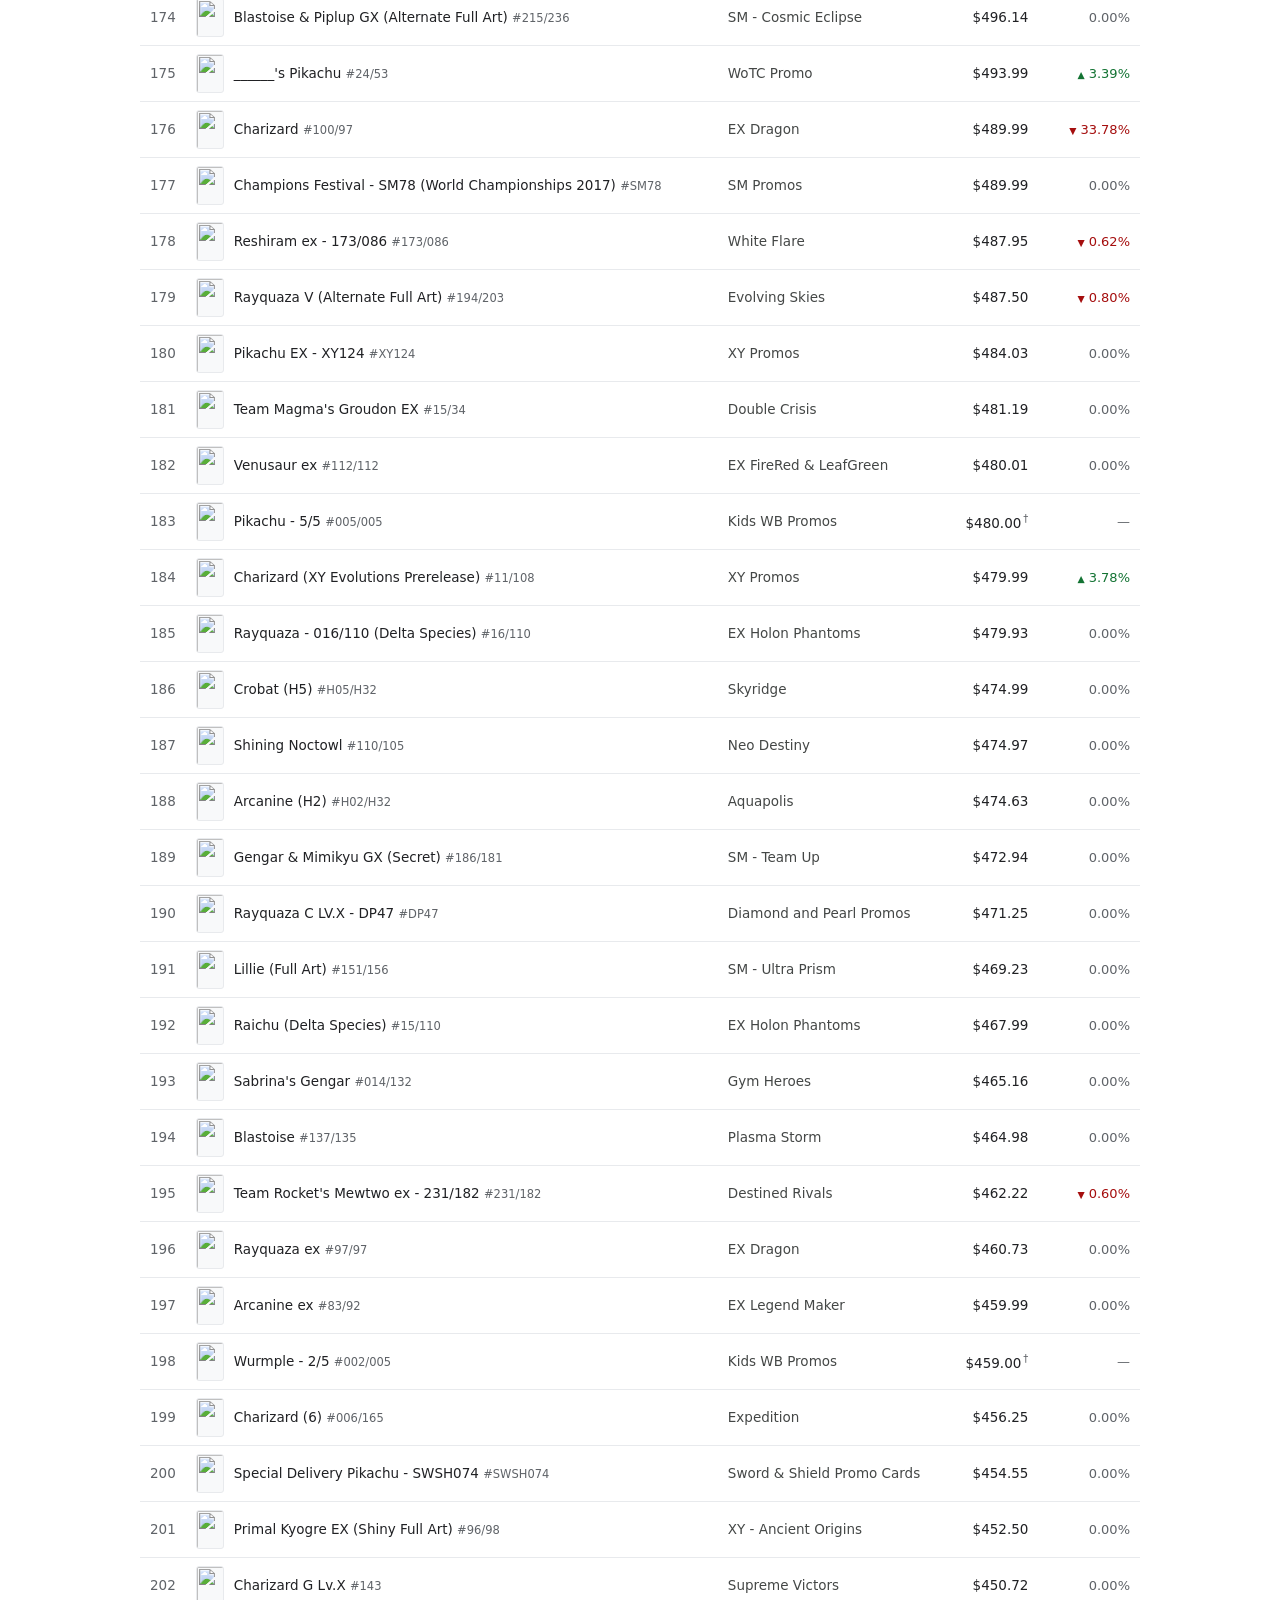
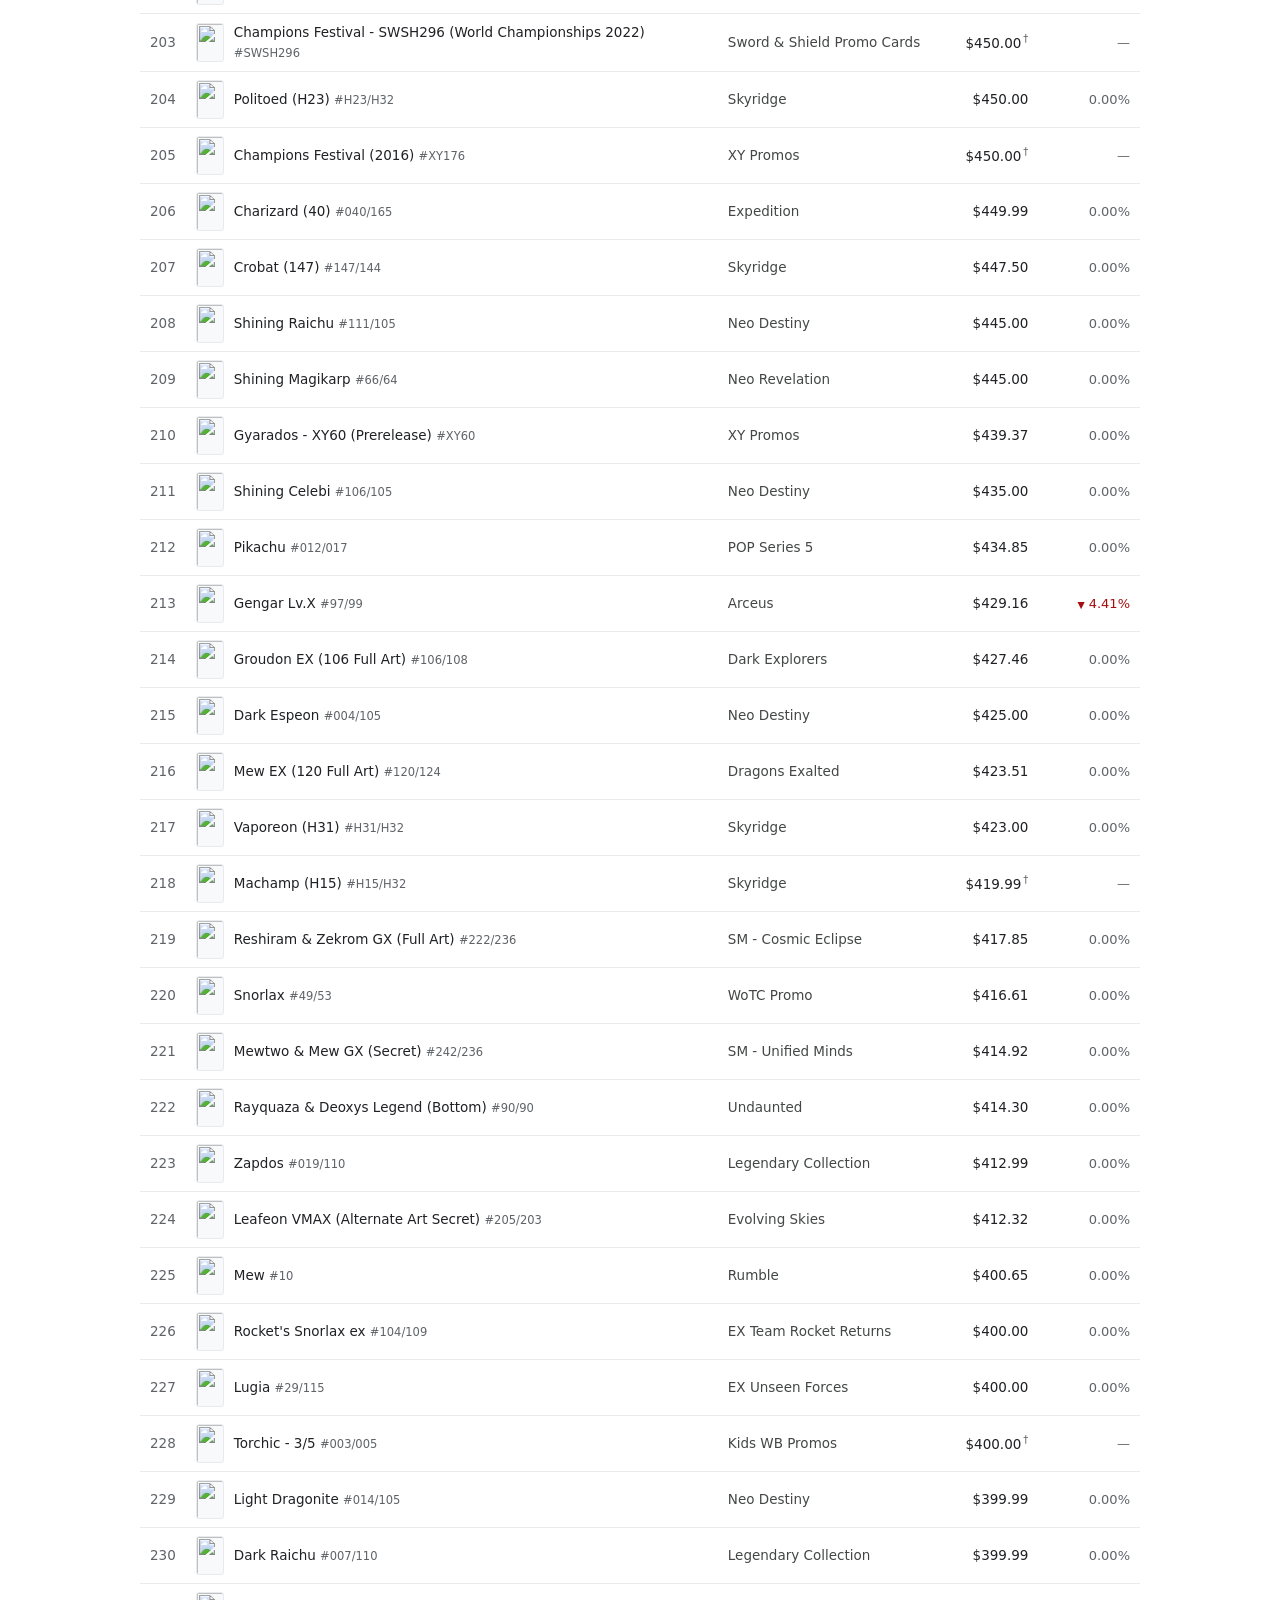
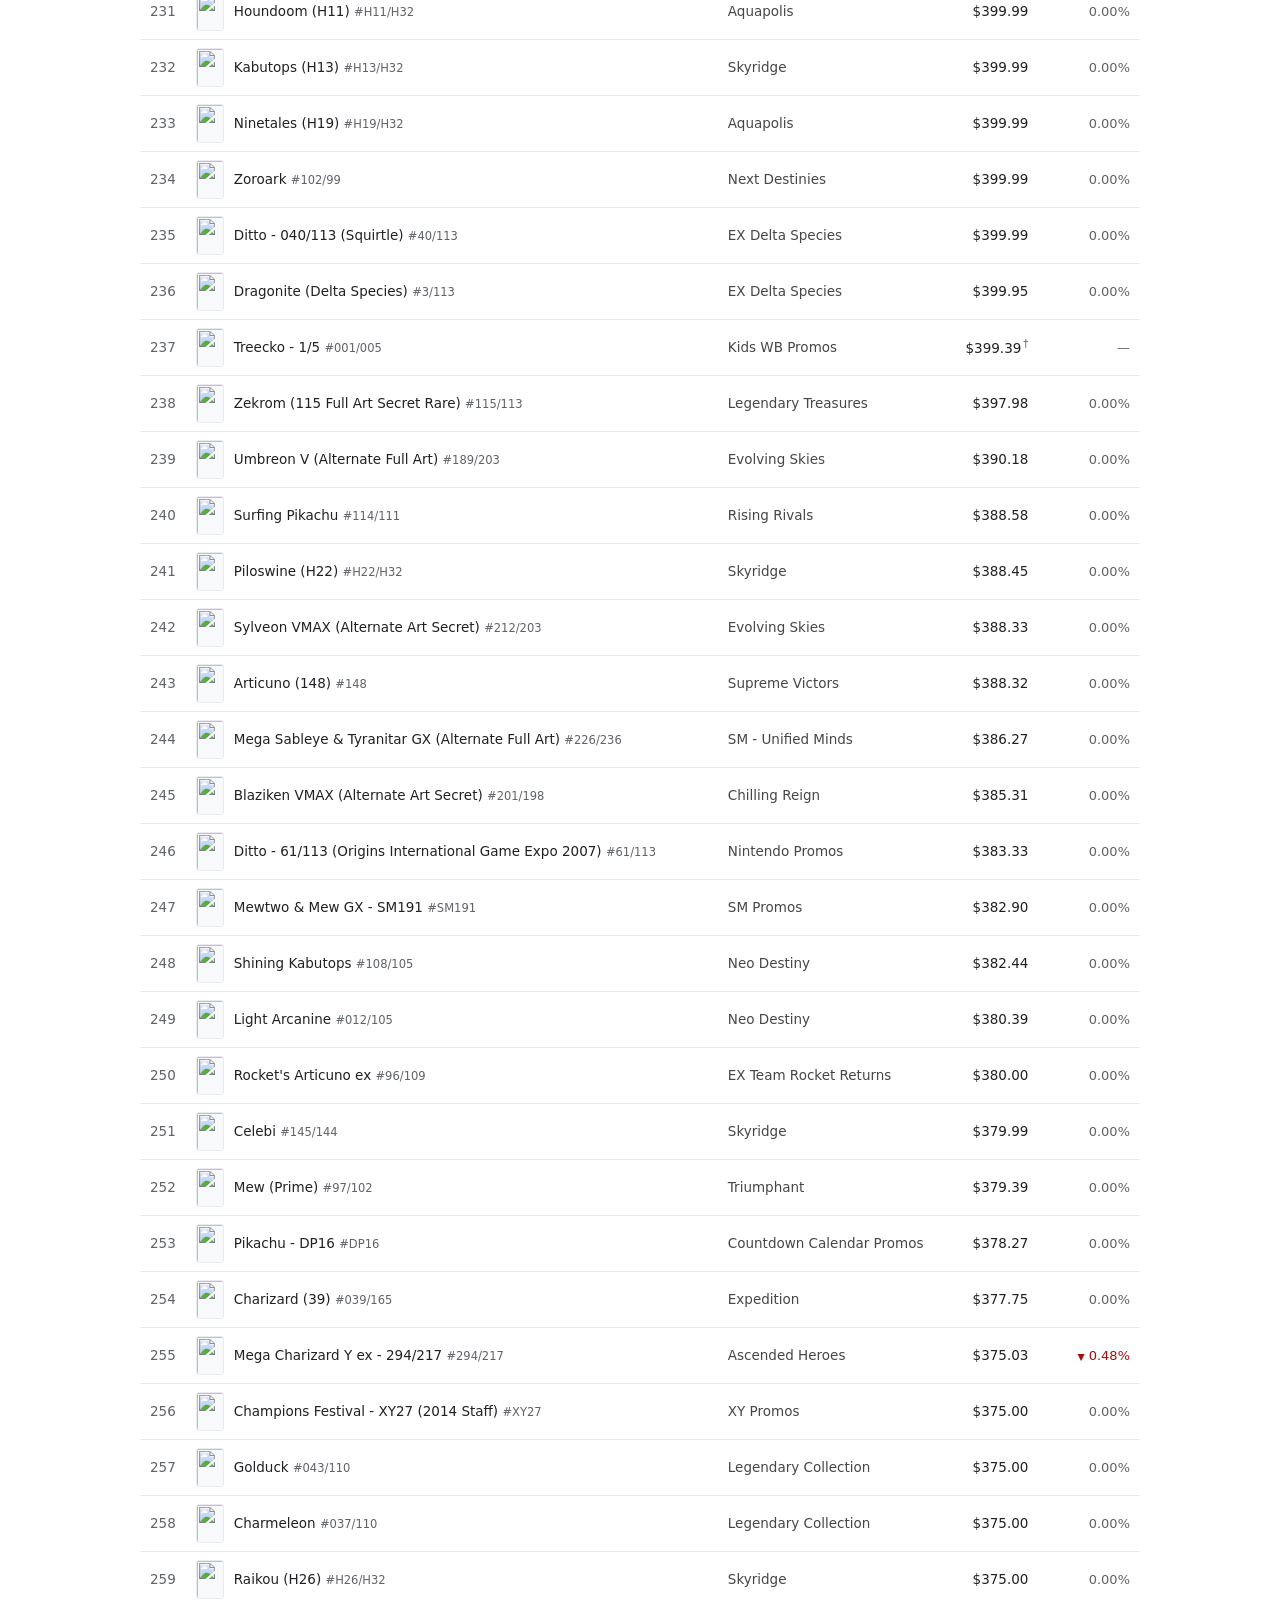
==== commit bcbdb481: "Privacy policy page, and an iOS-app variant of the promo banner Apple needs a public privacy policy " ====
--- a/docs/index.html
+++ b/docs/index.html
@@ -267,6 +267,7 @@
       </p>
       <p class="muted">
         <a href="about">About &amp; legal</a> ·
+        <a href="privacy">Privacy</a> ·
         <a href="#methodology">How these prices work</a> ·
         <a href="#subscribe">Email newsletter</a> ·
         <a href="https://github.com/ninjahawk/s-and-poke-500" rel="noopener">Source on GitHub</a>
